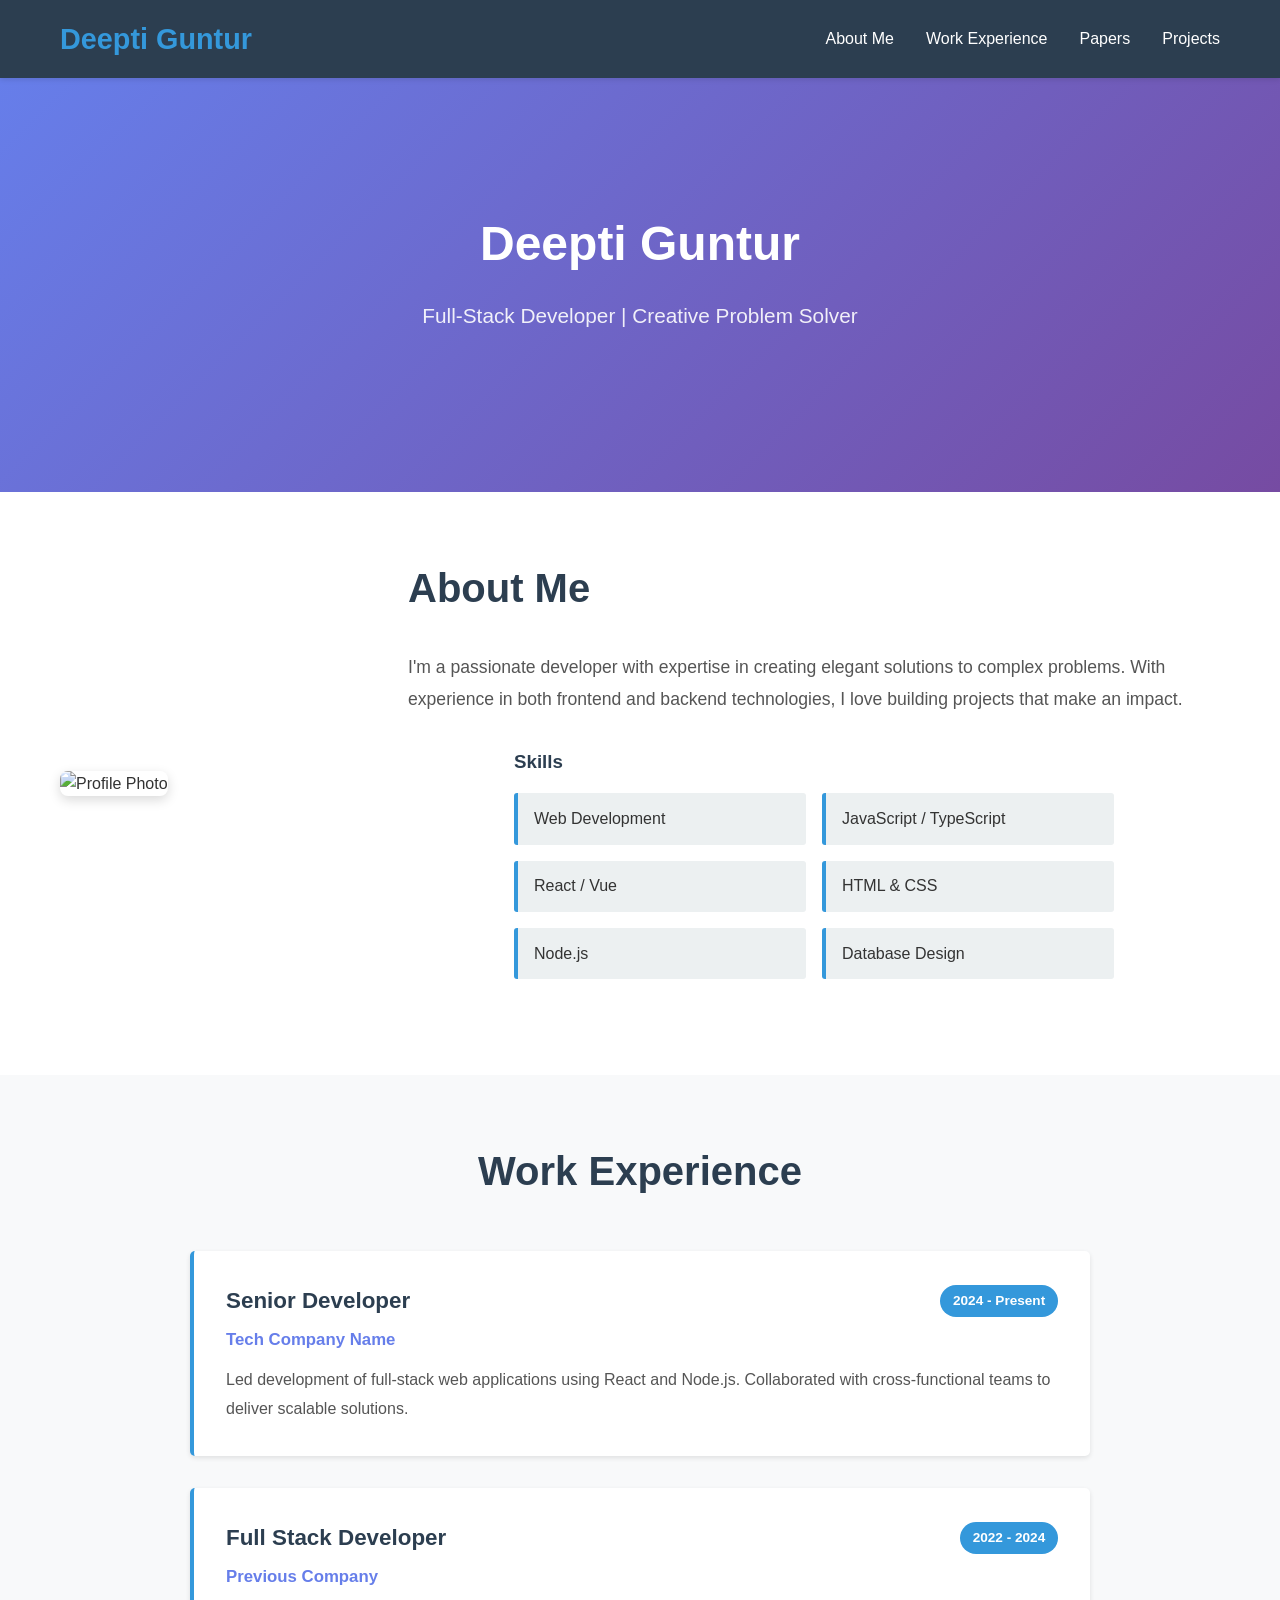
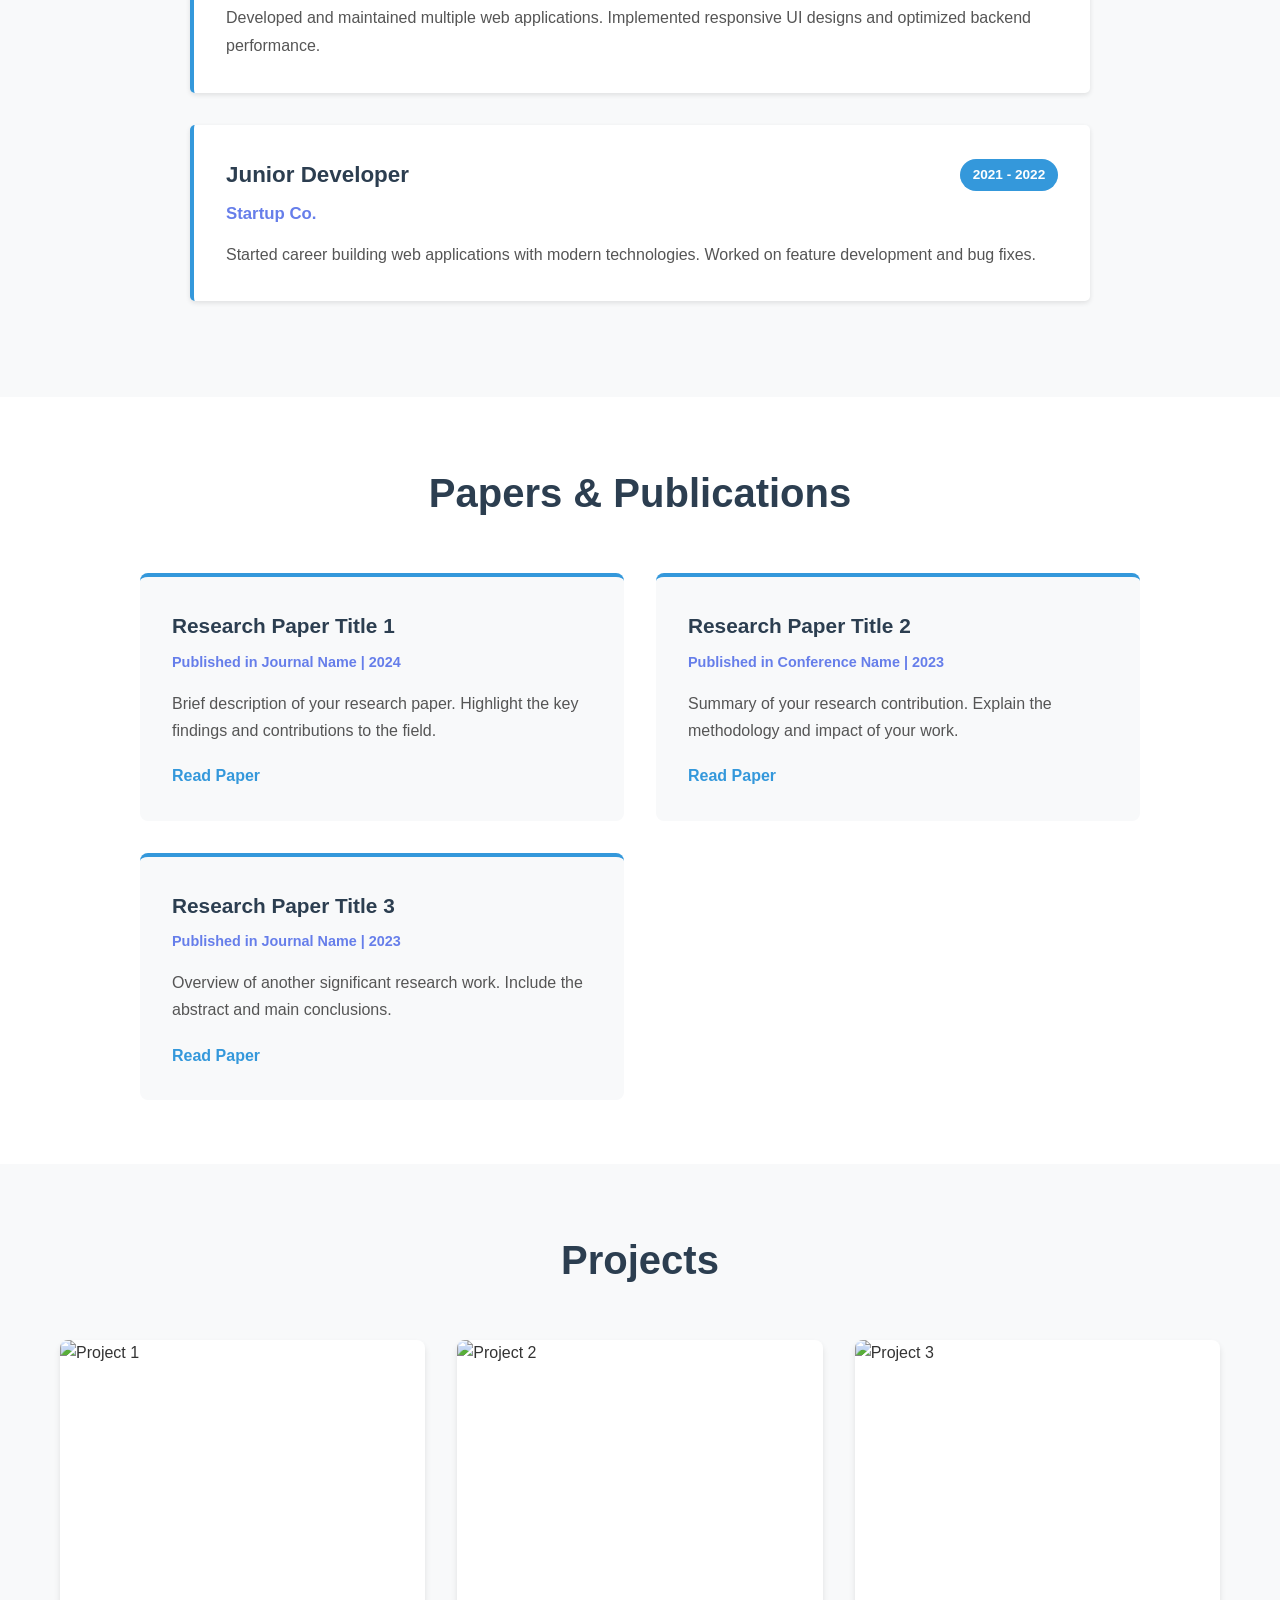
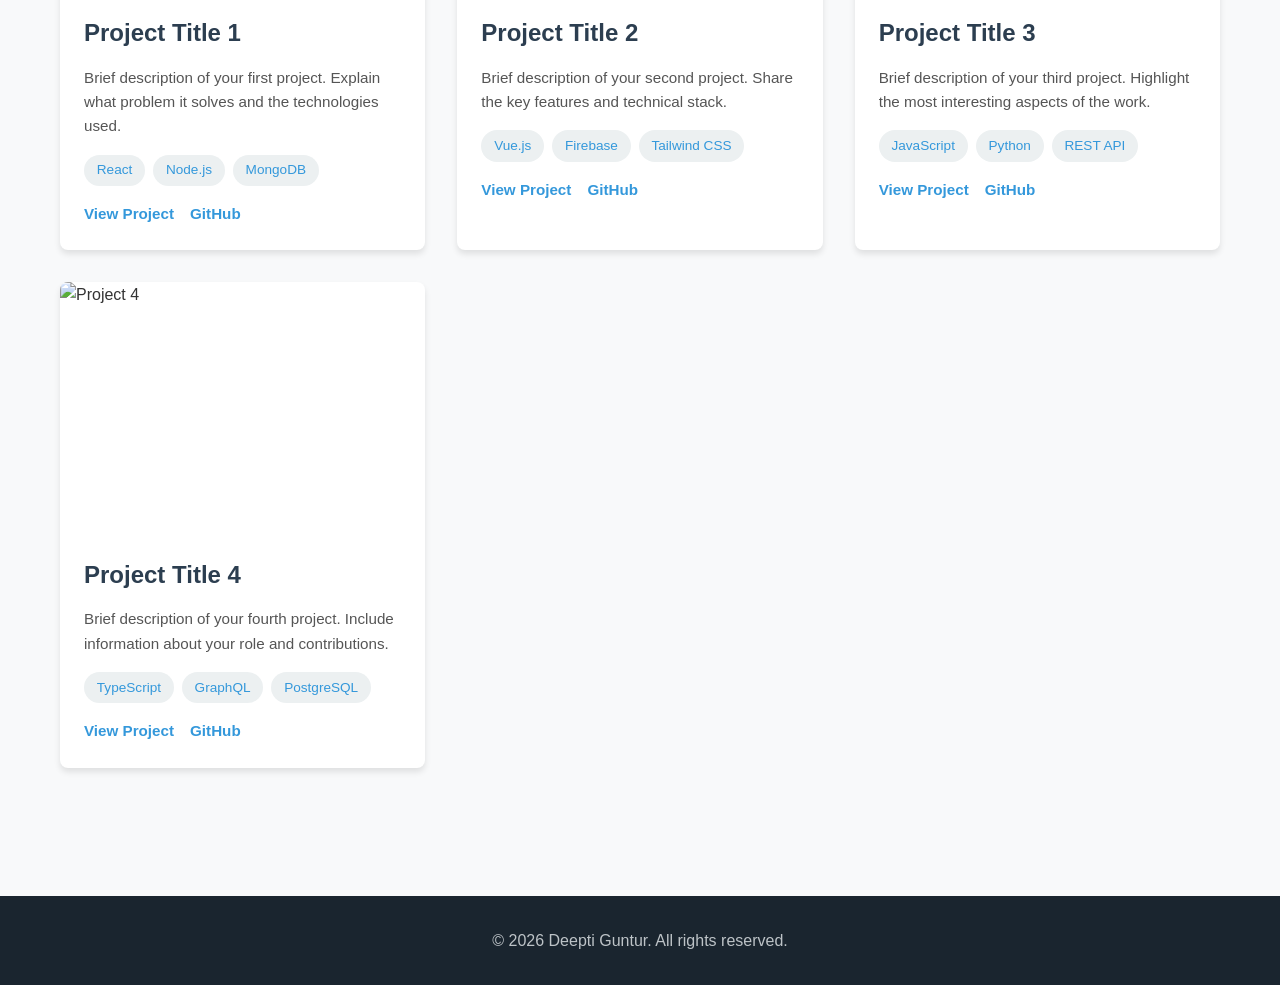
==== index.html @ cc253cae "Initial portfolio page template" ====
<!DOCTYPE html>
<html lang="en">
<head>
    <meta charset="UTF-8">
    <meta name="viewport" content="width=device-width, initial-scale=1.0">
    <title>Deepti Guntur - Developer</title>
    <link rel="stylesheet" href="styles.css">
</head>
<body>
    <nav class="navbar">
        <div class="container">
            <div class="logo">Deepti Guntur</div>
            <ul class="nav-links">
                <li><a href="#about" class="nav-link">About Me</a></li>
                <li><a href="#experience" class="nav-link">Work Experience</a></li>
                <li><a href="#papers" class="nav-link">Papers</a></li>
                <li><a href="#projects" class="nav-link">Projects</a></li>
            </ul>
        </div>
    </nav>

    <section class="hero">
        <div class="container">
            <h1>Deepti Guntur</h1>
            <p>Full-Stack Developer | Creative Problem Solver</p>
        </div>
    </section>

    <section id="about" class="about">
        <div class="container">
            <div class="about-content">
                <div class="about-image">
                    <img src="https://via.placeholder.com/300x300?text=Profile+Photo" alt="Profile Photo">
                </div>
                <div class="about-text">
                    <h2>About Me</h2>
                    <p>I'm a passionate developer with expertise in creating elegant solutions to complex problems. With experience in both frontend and backend technologies, I love building projects that make an impact.</p>
                    <div class="skills">
                <h3>Skills</h3>
                <ul>
                    <li>Web Development</li>
                    <li>JavaScript / TypeScript</li>
                    <li>React / Vue</li>
                    <li>HTML & CSS</li>
                    <li>Node.js</li>
                    <li>Database Design</li>
                </ul>
                    </div>
                </div>
            </div>
        </div>
    </section>

    <section id="experience" class="experience">
        <div class="container">
            <h2>Work Experience</h2>
            <div class="experience-list">
                <div class="experience-item">
                    <div class="experience-header">
                        <h3>Senior Developer</h3>
                        <span class="date">2024 - Present</span>
                    </div>
                    <p class="company">Tech Company Name</p>
                    <p class="description">Led development of full-stack web applications using React and Node.js. Collaborated with cross-functional teams to deliver scalable solutions.</p>
                </div>

                <div class="experience-item">
                    <div class="experience-header">
                        <h3>Full Stack Developer</h3>
                        <span class="date">2022 - 2024</span>
                    </div>
                    <p class="company">Previous Company</p>
                    <p class="description">Developed and maintained multiple web applications. Implemented responsive UI designs and optimized backend performance.</p>
                </div>

                <div class="experience-item">
                    <div class="experience-header">
                        <h3>Junior Developer</h3>
                        <span class="date">2021 - 2022</span>
                    </div>
                    <p class="company">Startup Co.</p>
                    <p class="description">Started career building web applications with modern technologies. Worked on feature development and bug fixes.</p>
                </div>
            </div>
        </div>
    </section>

    <section id="papers" class="papers">
        <div class="container">
            <h2>Papers & Publications</h2>
            <div class="papers-list">
                <div class="paper-item">
                    <h3>Research Paper Title 1</h3>
                    <p class="paper-meta">Published in Journal Name | 2024</p>
                    <p class="description">Brief description of your research paper. Highlight the key findings and contributions to the field.</p>
                    <a href="#" target="_blank" class="paper-link">Read Paper</a>
                </div>

                <div class="paper-item">
                    <h3>Research Paper Title 2</h3>
                    <p class="paper-meta">Published in Conference Name | 2023</p>
                    <p class="description">Summary of your research contribution. Explain the methodology and impact of your work.</p>
                    <a href="#" target="_blank" class="paper-link">Read Paper</a>
                </div>

                <div class="paper-item">
                    <h3>Research Paper Title 3</h3>
                    <p class="paper-meta">Published in Journal Name | 2023</p>
                    <p class="description">Overview of another significant research work. Include the abstract and main conclusions.</p>
                    <a href="#" target="_blank" class="paper-link">Read Paper</a>
                </div>
            </div>
        </div>
    </section>

    <section id="projects" class="projects-section">
        <div class="container">
            <h2>Projects</h2>
            <div class="projects">
                <div class="project-card">
                    <div class="project-image">
                        <img src="https://via.placeholder.com/400x300?text=Project+1" alt="Project 1">
                    </div>
                    <div class="project-content">
                        <h3>Project Title 1</h3>
                        <p>Brief description of your first project. Explain what problem it solves and the technologies used.</p>
                        <div class="project-tags">
                            <span class="tag">React</span>
                            <span class="tag">Node.js</span>
                            <span class="tag">MongoDB</span>
                        </div>
                        <div class="project-links">
                            <a href="#" target="_blank" class="link">View Project</a>
                            <a href="#" target="_blank" class="link">GitHub</a>
                        </div>
                    </div>
                </div>

                <div class="project-card">
                    <div class="project-image">
                        <img src="https://via.placeholder.com/400x300?text=Project+2" alt="Project 2">
                    </div>
                    <div class="project-content">
                        <h3>Project Title 2</h3>
                        <p>Brief description of your second project. Share the key features and technical stack.</p>
                        <div class="project-tags">
                            <span class="tag">Vue.js</span>
                            <span class="tag">Firebase</span>
                            <span class="tag">Tailwind CSS</span>
                        </div>
                        <div class="project-links">
                            <a href="#" target="_blank" class="link">View Project</a>
                            <a href="#" target="_blank" class="link">GitHub</a>
                        </div>
                    </div>
                </div>

                <div class="project-card">
                    <div class="project-image">
                        <img src="https://via.placeholder.com/400x300?text=Project+3" alt="Project 3">
                    </div>
                    <div class="project-content">
                        <h3>Project Title 3</h3>
                        <p>Brief description of your third project. Highlight the most interesting aspects of the work.</p>
                        <div class="project-tags">
                            <span class="tag">JavaScript</span>
                            <span class="tag">Python</span>
                            <span class="tag">REST API</span>
                        </div>
                        <div class="project-links">
                            <a href="#" target="_blank" class="link">View Project</a>
                            <a href="#" target="_blank" class="link">GitHub</a>
                        </div>
                    </div>
                </div>

                <div class="project-card">
                    <div class="project-image">
                        <img src="https://via.placeholder.com/400x300?text=Project+4" alt="Project 4">
                    </div>
                    <div class="project-content">
                        <h3>Project Title 4</h3>
                        <p>Brief description of your fourth project. Include information about your role and contributions.</p>
                        <div class="project-tags">
                            <span class="tag">TypeScript</span>
                            <span class="tag">GraphQL</span>
                            <span class="tag">PostgreSQL</span>
                        </div>
                        <div class="project-links">
                            <a href="#" target="_blank" class="link">View Project</a>
                            <a href="#" target="_blank" class="link">GitHub</a>
                        </div>
                    </div>
                </div>
            </div>
        </div>
    </section>

    <footer>
        <p>&copy; 2026 Deepti Guntur. All rights reserved.</p>
    </footer>
</body>
</html>
---- styles.css ----
/* General Styles */
* {
    margin: 0;
    padding: 0;
    box-sizing: border-box;
}

body {
    font-family: 'Segoe UI', Tahoma, Geneva, Verdana, sans-serif;
    line-height: 1.6;
    color: #333;
    background-color: #f8f9fa;
}

.container {
    max-width: 1200px;
    margin: 0 auto;
    padding: 0 20px;
}

/* Navigation */
.navbar {
    background-color: #2c3e50;
    color: white;
    padding: 1rem 0;
    position: sticky;
    top: 0;
    z-index: 100;
    box-shadow: 0 2px 5px rgba(0, 0, 0, 0.1);
}

.navbar .container {
    display: flex;
    justify-content: space-between;
    align-items: center;
}

.logo {
    font-size: 1.8rem;
    font-weight: bold;
    color: #3498db;
}

.nav-links {
    display: flex;
    list-style: none;
    gap: 2rem;
}

.nav-links a {
    color: white;
    text-decoration: none;
    transition: color 0.3s ease;
    font-weight: 500;
}

.nav-links a:hover {
    color: #3498db;
}

/* Hero Section */
.hero {
    background: linear-gradient(135deg, #667eea 0%, #764ba2 100%);
    color: white;
    padding: 8rem 0;
    text-align: center;
}

.hero h1 {
    font-size: 3rem;
    margin-bottom: 1rem;
}

.hero p {
    font-size: 1.3rem;
    margin-bottom: 2rem;
    opacity: 0.9;
}

.btn {
    display: inline-block;
    padding: 0.8rem 2rem;
    border-radius: 5px;
    text-decoration: none;
    font-weight: 600;
    transition: all 0.3s ease;
    border: none;
    cursor: pointer;
    font-size: 1rem;
}

.btn-primary {
    background-color: #3498db;
    color: white;
}

.btn-primary:hover {
    background-color: #2980b9;
    transform: translateY(-2px);
    box-shadow: 0 5px 15px rgba(0, 0, 0, 0.2);
}

/* About Section */
.about {
    padding: 4rem 0;
    background-color: white;
    scroll-margin-top: 80px;
}

.about-content {
    display: flex;
    align-items: center;
    gap: 3rem;
}

.about-image {
    flex: 0 0 300px;
}

.about-image img {
    width: 100%;
    height: auto;
    border-radius: 8px;
    box-shadow: 0 4px 12px rgba(0, 0, 0, 0.15);
}

.about-text {
    flex: 1;
}

.about h2 {
    font-size: 2.5rem;
    margin-bottom: 2rem;
    color: #2c3e50;
}

.about p {
    font-size: 1.1rem;
    margin-bottom: 2rem;
    color: #555;
    line-height: 1.8;
}

.skills {
    max-width: 600px;
    margin: 2rem auto;
}

.skills h3 {
    margin-bottom: 1rem;
    color: #2c3e50;
}

.skills ul {
    list-style: none;
    display: grid;
    grid-template-columns: repeat(auto-fit, minmax(200px, 1fr));
    gap: 1rem;
}

.skills li {
    padding: 0.8rem 1rem;
    background-color: #ecf0f1;
    border-left: 4px solid #3498db;
    border-radius: 3px;
}

/* Experience Section */
.experience {
    padding: 4rem 0;
    background-color: #f8f9fa;
    scroll-margin-top: 80px;
}

.experience h2 {
    font-size: 2.5rem;
    margin-bottom: 3rem;
    text-align: center;
    color: #2c3e50;
}

.experience-list {
    max-width: 900px;
    margin: 0 auto;
}

.experience-item {
    background-color: white;
    padding: 2rem;
    margin-bottom: 2rem;
    border-left: 4px solid #3498db;
    border-radius: 5px;
    box-shadow: 0 2px 5px rgba(0, 0, 0, 0.1);
    transition: all 0.3s ease;
}

.experience-item:hover {
    transform: translateX(5px);
    box-shadow: 0 4px 12px rgba(0, 0, 0, 0.15);
}

.experience-header {
    display: flex;
    justify-content: space-between;
    align-items: center;
    margin-bottom: 0.5rem;
}

.experience-item h3 {
    font-size: 1.4rem;
    color: #2c3e50;
    margin: 0;
}

.date {
    background-color: #3498db;
    color: white;
    padding: 0.3rem 0.8rem;
    border-radius: 20px;
    font-size: 0.85rem;
    font-weight: 600;
}

.company {
    color: #667eea;
    font-weight: 600;
    font-size: 1.05rem;
    margin-bottom: 0.8rem;
}

.experience-item .description {
    color: #555;
    line-height: 1.8;
}

/* Papers Section */
.papers {
    padding: 4rem 0;
    background-color: white;
    scroll-margin-top: 80px;
}

.papers h2 {
    font-size: 2.5rem;
    margin-bottom: 3rem;
    text-align: center;
    color: #2c3e50;
}

.papers-list {
    display: grid;
    grid-template-columns: repeat(auto-fit, minmax(350px, 1fr));
    gap: 2rem;
    max-width: 1000px;
    margin: 0 auto;
}

.paper-item {
    background-color: #f8f9fa;
    padding: 2rem;
    border-radius: 8px;
    border-top: 4px solid #3498db;
    transition: all 0.3s ease;
}

.paper-item:hover {
    transform: translateY(-5px);
    box-shadow: 0 8px 15px rgba(0, 0, 0, 0.1);
}

.paper-item h3 {
    font-size: 1.3rem;
    color: #2c3e50;
    margin-bottom: 0.5rem;
}

.paper-meta {
    color: #667eea;
    font-size: 0.9rem;
    font-weight: 600;
    margin-bottom: 1rem;
}

.paper-item .description {
    color: #555;
    margin-bottom: 1.2rem;
    line-height: 1.7;
}

.paper-link {
    display: inline-block;
    color: #3498db;
    text-decoration: none;
    font-weight: 600;
    transition: all 0.3s ease;
}

.paper-link:hover {
    color: #2980b9;
    text-decoration: underline;
}

/* Projects Section */
.projects-section {
    padding: 4rem 0;
    background-color: #f8f9fa;
    scroll-margin-top: 80px;
}

.projects-section h2 {
    font-size: 2.5rem;
    margin-bottom: 3rem;
    text-align: center;
    color: #2c3e50;
}

.projects {
    display: grid;
    grid-template-columns: repeat(auto-fit, minmax(350px, 1fr));
    gap: 2rem;
}

.project-card {
    background-color: white;
    border-radius: 8px;
    overflow: hidden;
    box-shadow: 0 4px 6px rgba(0, 0, 0, 0.1);
    transition: transform 0.3s ease, box-shadow 0.3s ease;
}

.project-card:hover {
    transform: translateY(-5px);
    box-shadow: 0 8px 15px rgba(0, 0, 0, 0.15);
}

.project-image {
    width: 100%;
    height: 250px;
    overflow: hidden;
}

.project-image img {
    width: 100%;
    height: 100%;
    object-fit: cover;
    transition: transform 0.3s ease;
}

.project-card:hover .project-image img {
    transform: scale(1.05);
}

.project-content {
    padding: 1.5rem;
}

.project-content h3 {
    font-size: 1.5rem;
    margin-bottom: 0.8rem;
    color: #2c3e50;
}

.project-content p {
    color: #555;
    margin-bottom: 1rem;
    font-size: 0.95rem;
}

.project-tags {
    display: flex;
    flex-wrap: wrap;
    gap: 0.5rem;
    margin-bottom: 1rem;
}

.tag {
    display: inline-block;
    background-color: #ecf0f1;
    color: #3498db;
    padding: 0.3rem 0.8rem;
    border-radius: 20px;
    font-size: 0.85rem;
    font-weight: 500;
}

.project-links {
    display: flex;
    gap: 1rem;
}

.link {
    display: inline-block;
    color: #3498db;
    text-decoration: none;
    font-weight: 600;
    transition: color 0.3s ease;
    font-size: 0.95rem;
}

.link:hover {
    color: #2980b9;
    text-decoration: underline;
}

/* Footer */
footer {
    background-color: #1a252f;
    color: #bdc3c7;
    text-align: center;
    padding: 2rem 0;
    margin-top: 4rem;
}

/* Responsive Design */
@media (max-width: 768px) {
    .nav-links {
        gap: 1rem;
        font-size: 0.9rem;
    }

    .hero h1 {
        font-size: 2rem;
    }

    .hero p {
        font-size: 1rem;
    }

    .about h2,
    .experience h2,
    .papers h2,
    .projects-section h2 {
        font-size: 2rem;
    }

    .about-content {
        flex-direction: column;
        gap: 2rem;
    }

    .about-image {
        flex: 1;
        max-width: 100%;
    }

    .projects {
        grid-template-columns: 1fr;
    }

    .experience-header {
        flex-direction: column;
        align-items: flex-start;
    }

    .date {
        margin-top: 0.5rem;
    }

    .papers-list {
        grid-template-columns: 1fr;
    }
}
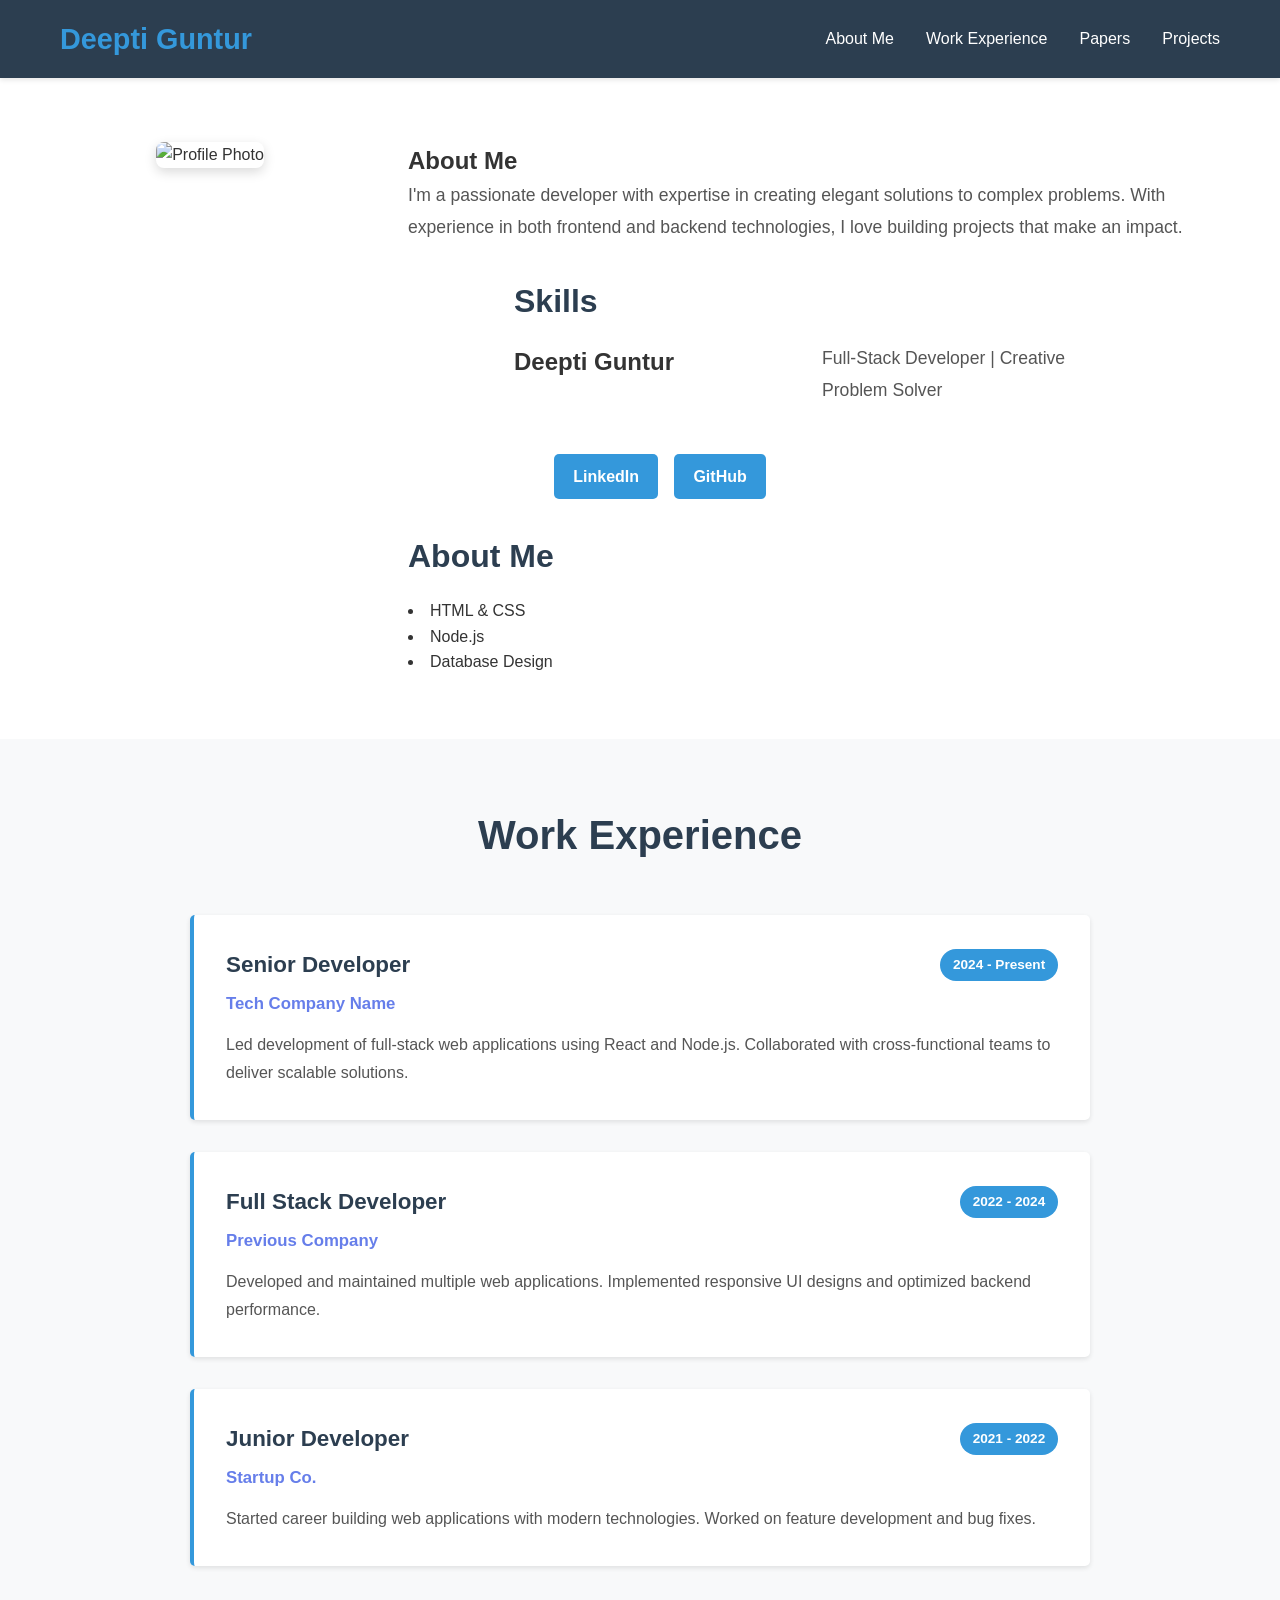
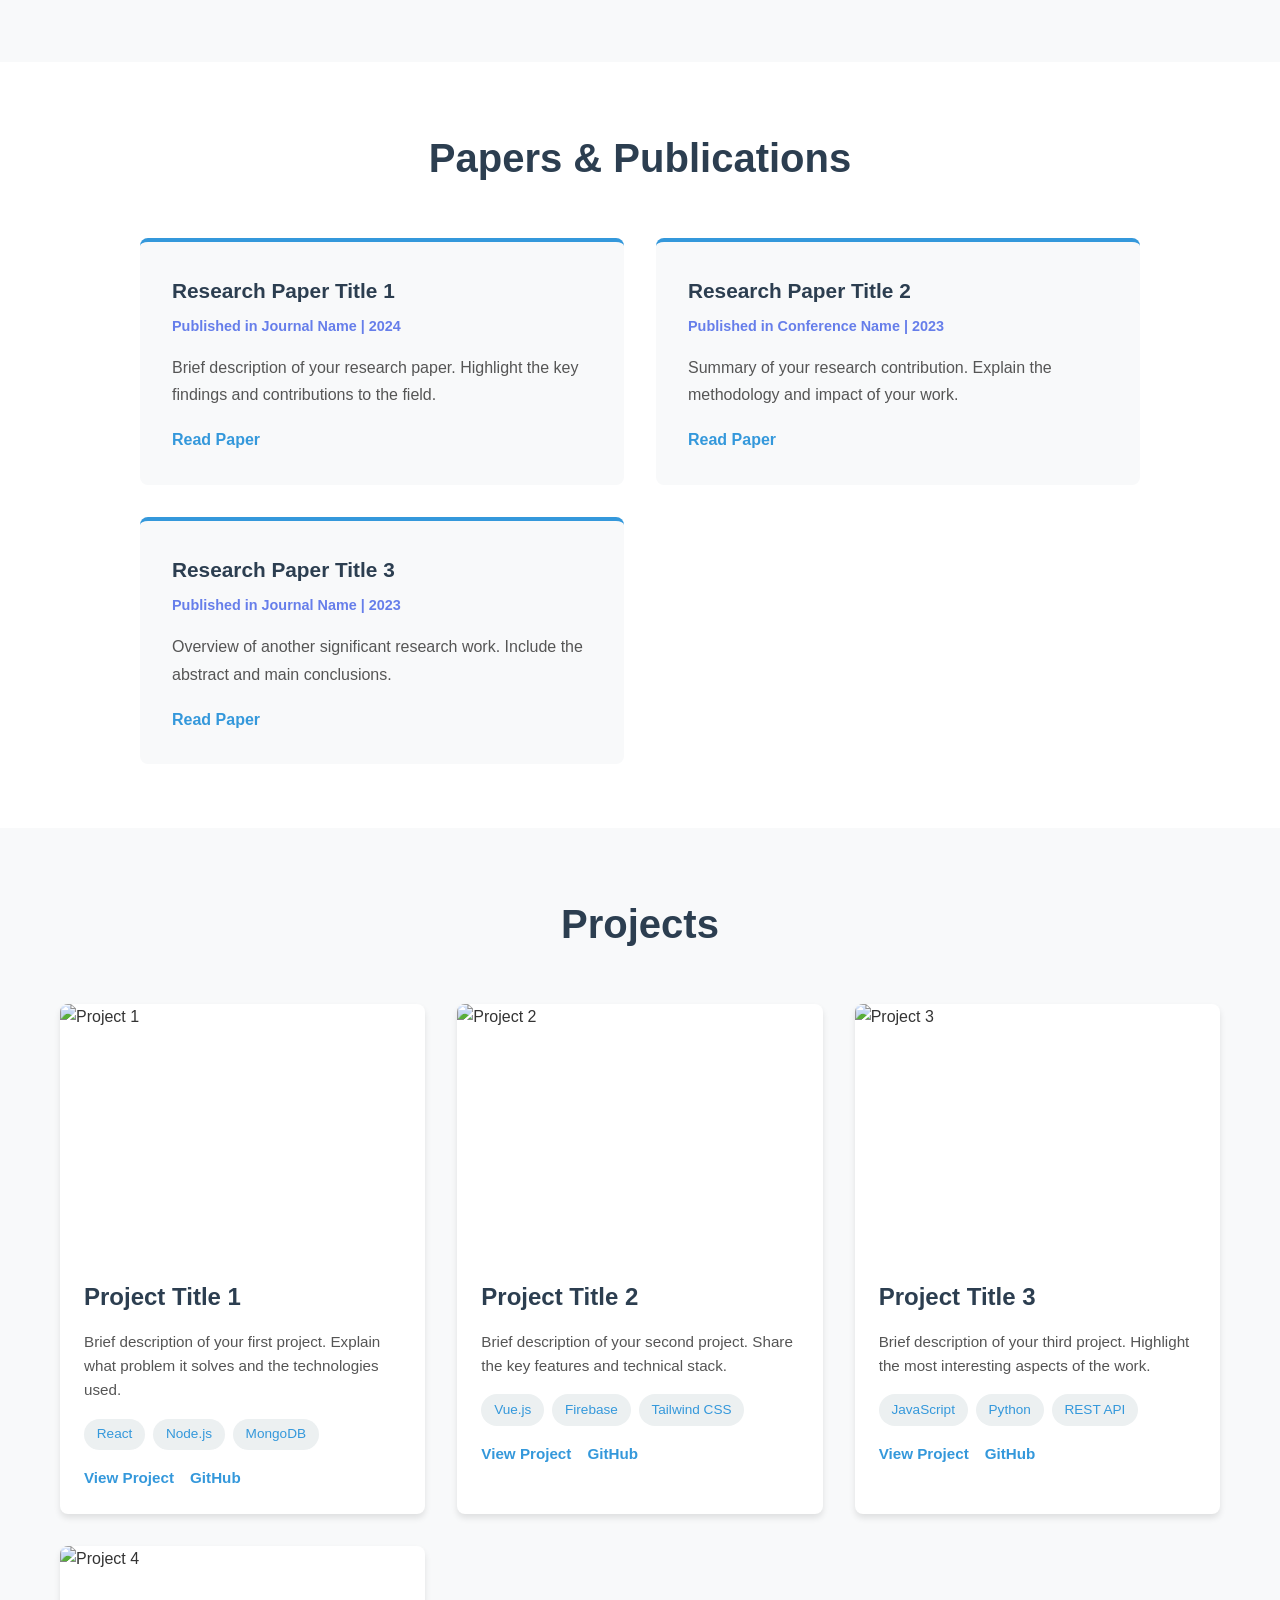
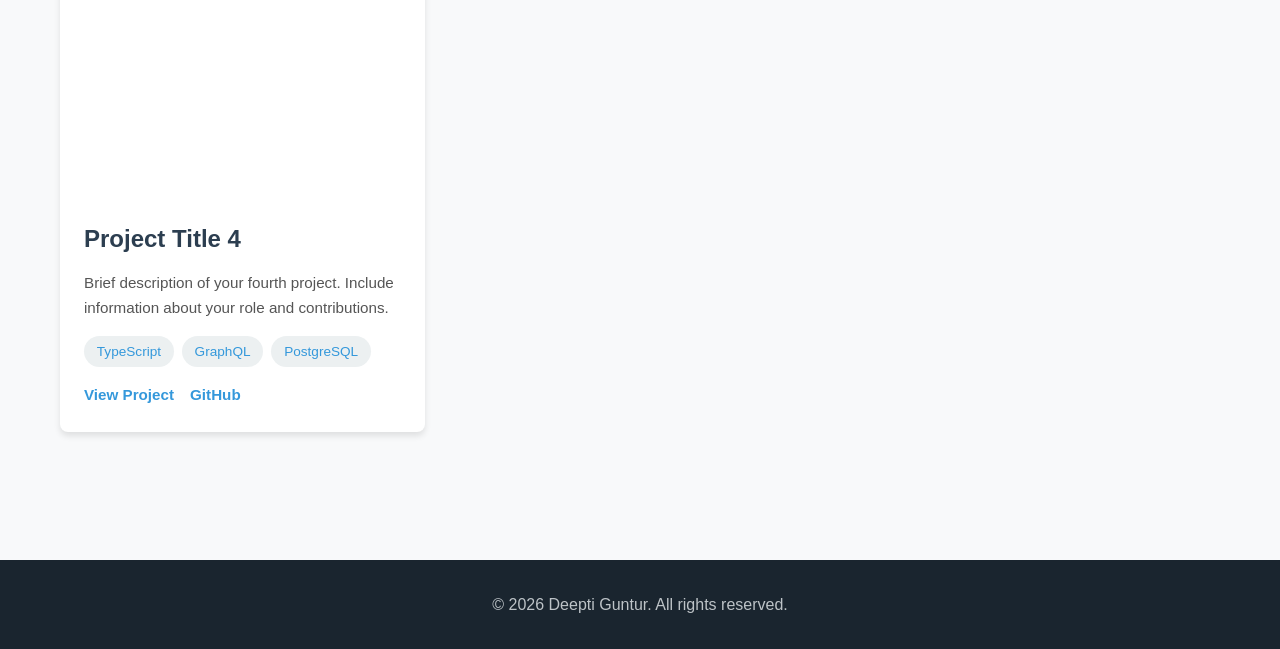
==== commit 4b6a9f5a: "Portfolio initial edit" ====
--- a/index.html
+++ b/index.html
@@ -38,9 +38,15 @@
                     <div class="skills">
                 <h3>Skills</h3>
                 <ul>
-                    <li>Web Development</li>
-                    <li>JavaScript / TypeScript</li>
-                    <li>React / Vue</li>
+                    <h2>Deepti Guntur</h2>
+                    <p class="tagline">Full-Stack Developer | Creative Problem Solver</p>
+                    <div class="social-links-about">
+                        <a href="https://linkedin.com" target="_blank">LinkedIn</a>
+                        <a href="https://github.com" target="_blank">GitHub</a>
+                    </div>
+                </div>
+                <div class="about-text">
+                    <h3>About Me</h3/li>
                     <li>HTML & CSS</li>
                     <li>Node.js</li>
                     <li>Database Design</li>
--- a/styles.css
+++ b/styles.css
@@ -64,6 +64,7 @@
     color: white;
     padding: 8rem 0;
     text-align: center;
+    display: none;
 }
 
 .hero h1 {
@@ -109,12 +110,13 @@
 
 .about-content {
     display: flex;
-    align-items: center;
+    align-items: flex-start;
     gap: 3rem;
 }
 
 .about-image {
     flex: 0 0 300px;
+    text-align: center;
 }
 
 .about-image img {
@@ -122,15 +124,52 @@
     height: auto;
     border-radius: 8px;
     box-shadow: 0 4px 12px rgba(0, 0, 0, 0.15);
+    margin-bottom: 1rem;
+}
+
+.about-image h2 {
+    font-size: 2rem;
+    color: #2c3e50;
+    margin-bottom: 0.5rem;
+}
+
+.about-image .tagline {
+    color: #667eea;
+    font-weight: 600;
+    margin-bottom: 1.5rem;
+    font-size: 1rem;
+}
+
+.social-links-about {
+    display: flex;
+    gap: 1rem;
+    justify-content: center;
+}
+
+.social-links-about a {
+    display: inline-block;
+    padding: 0.6rem 1.2rem;
+    background-color: #3498db;
+    color: white;
+    text-decoration: none;
+    border-radius: 5px;
+    font-weight: 600;
+    transition: all 0.3s ease;
+}
+
+.social-links-about a:hover {
+    background-color: #2980b9;
+    transform: translateY(-2px);
+    box-shadow: 0 4px 8px rgba(0, 0, 0, 0.2);
 }
 
 .about-text {
     flex: 1;
 }
 
-.about h2 {
-    font-size: 2.5rem;
-    margin-bottom: 2rem;
+.about-text h3 {
+    font-size: 2rem;
+    margin-bottom: 1rem;
     color: #2c3e50;
 }
 
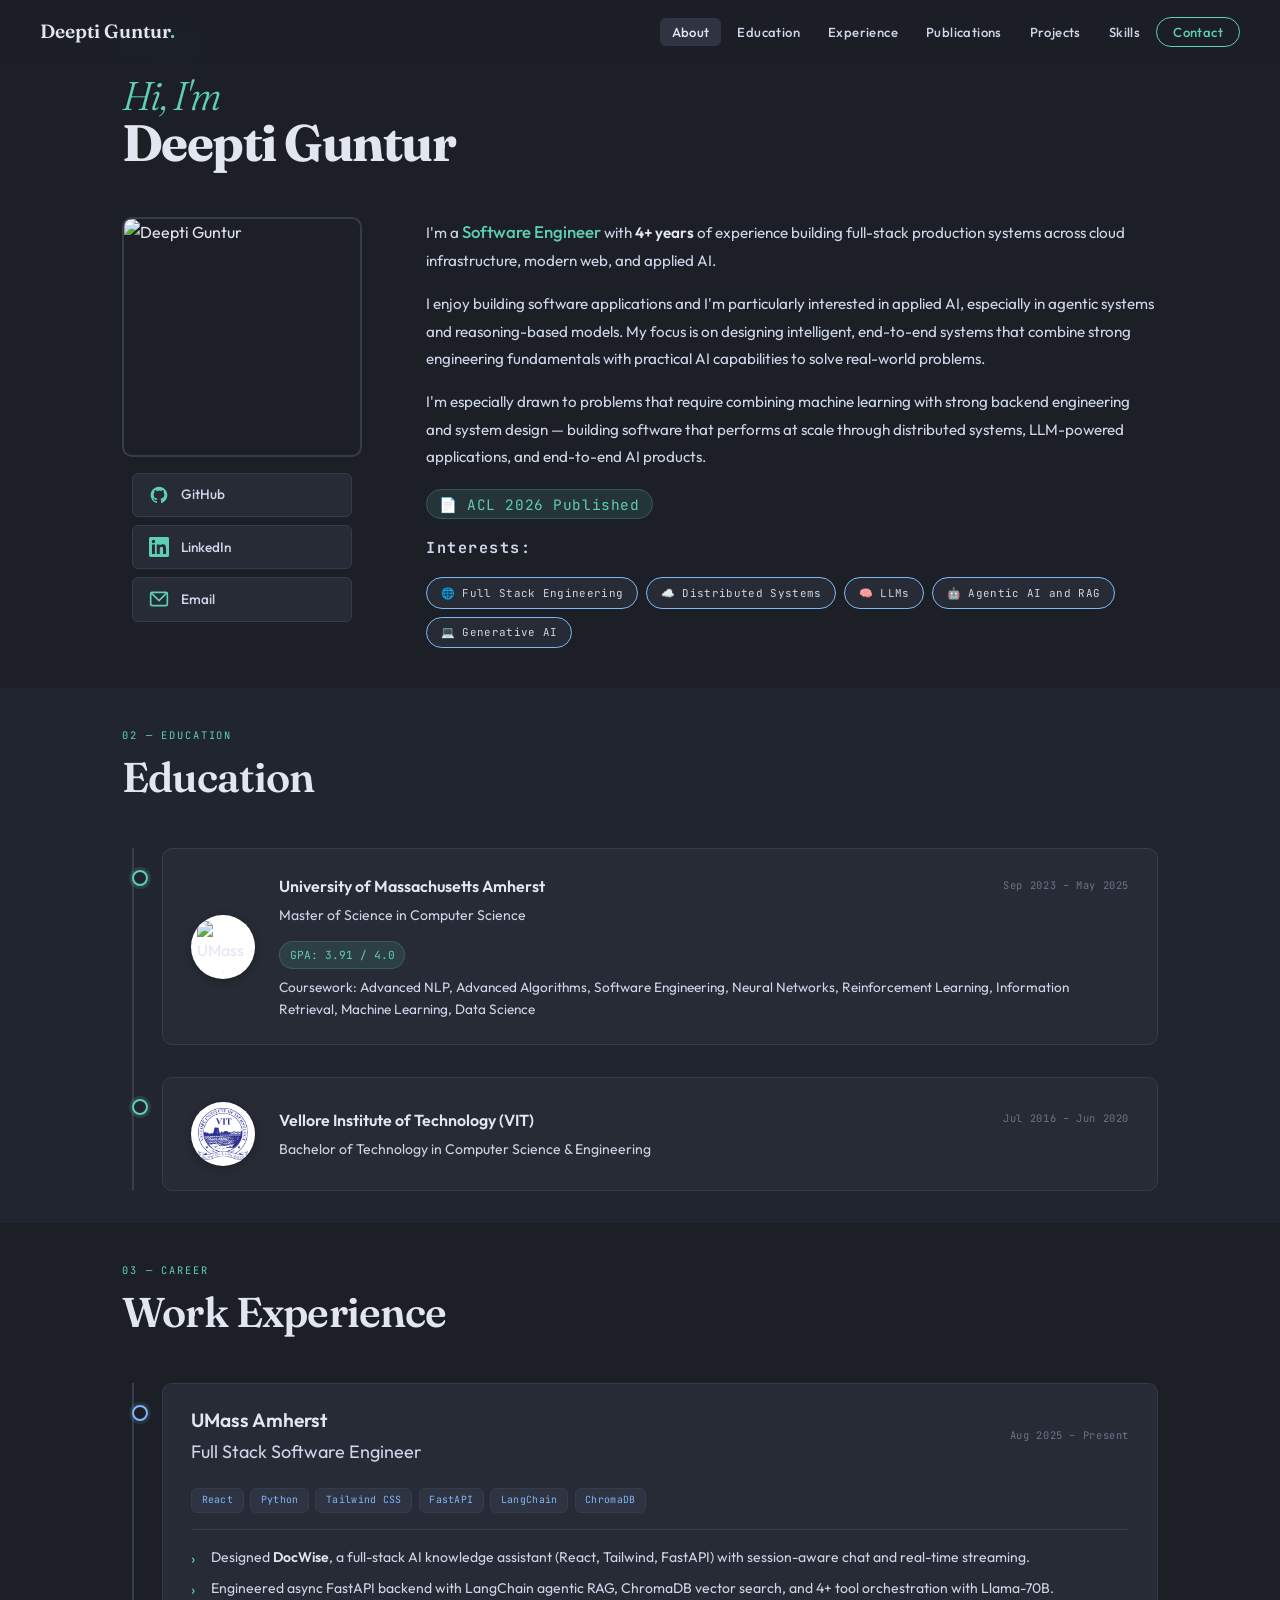
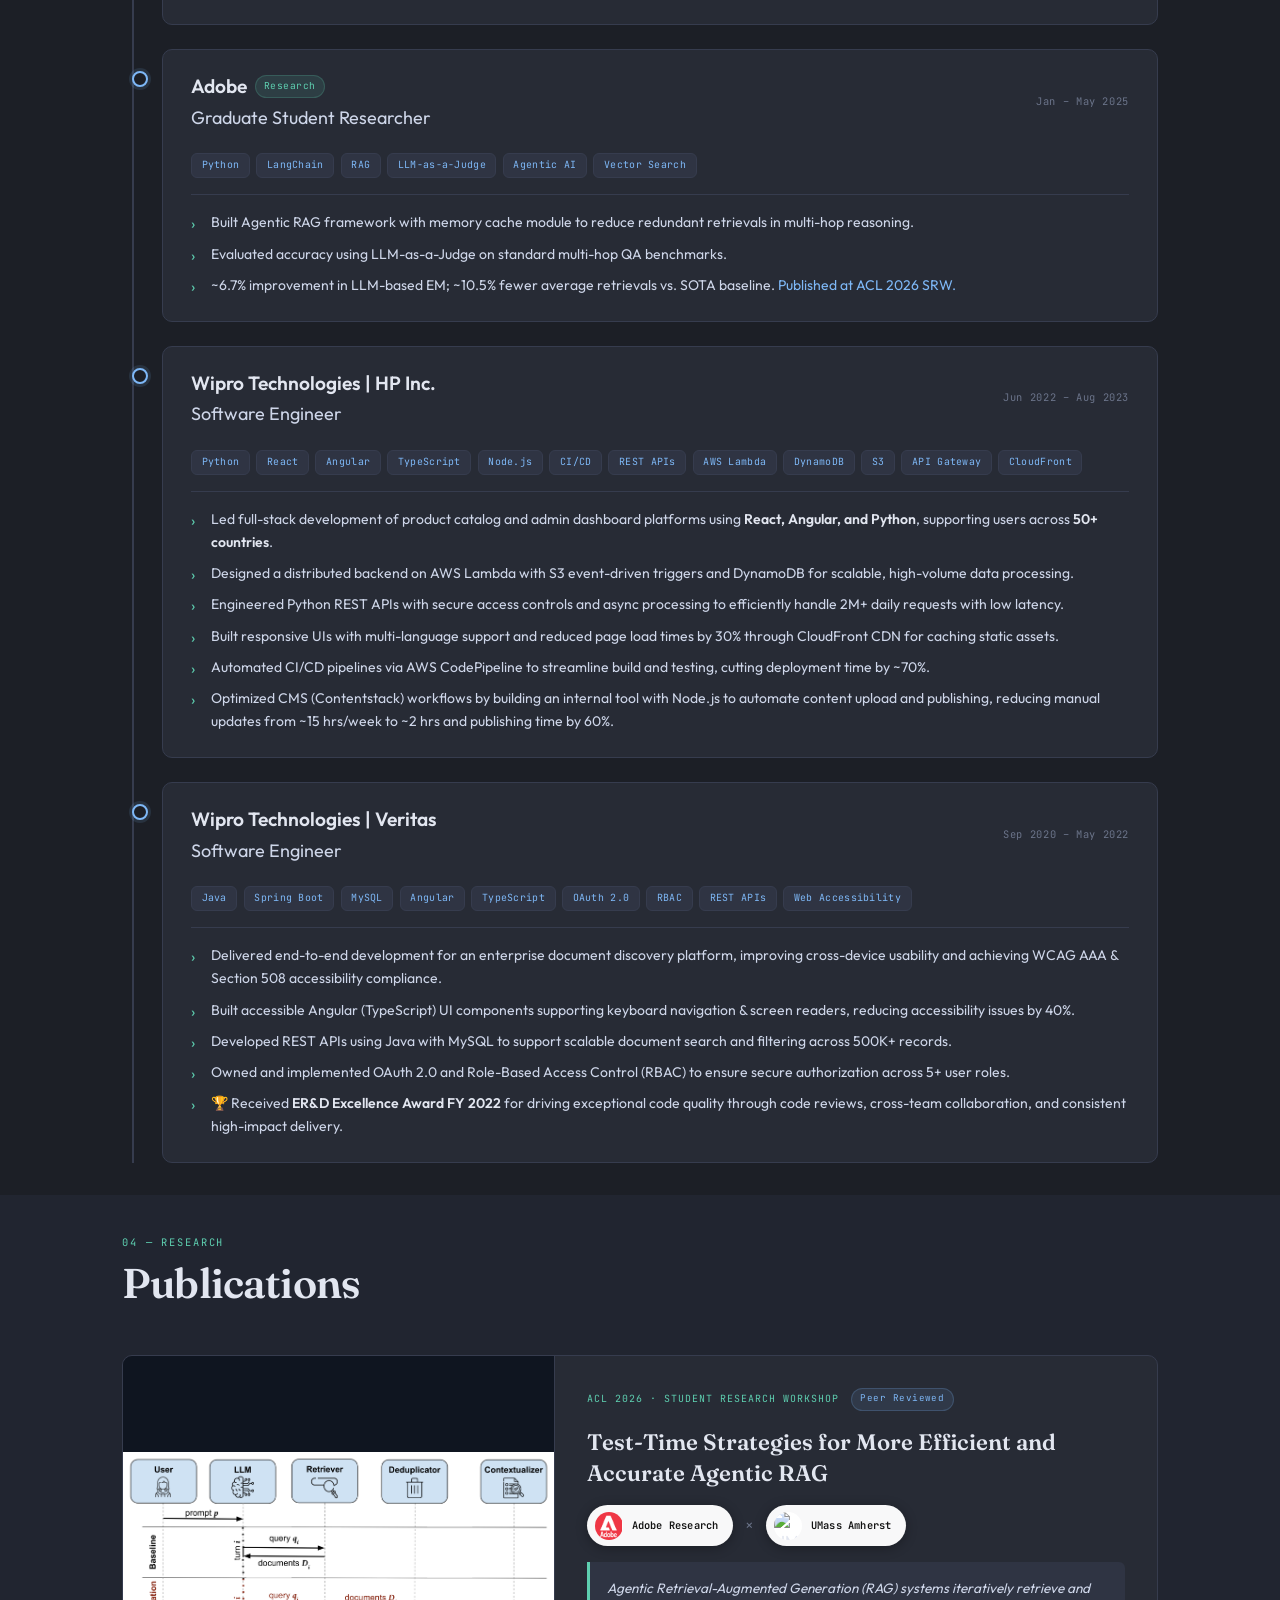
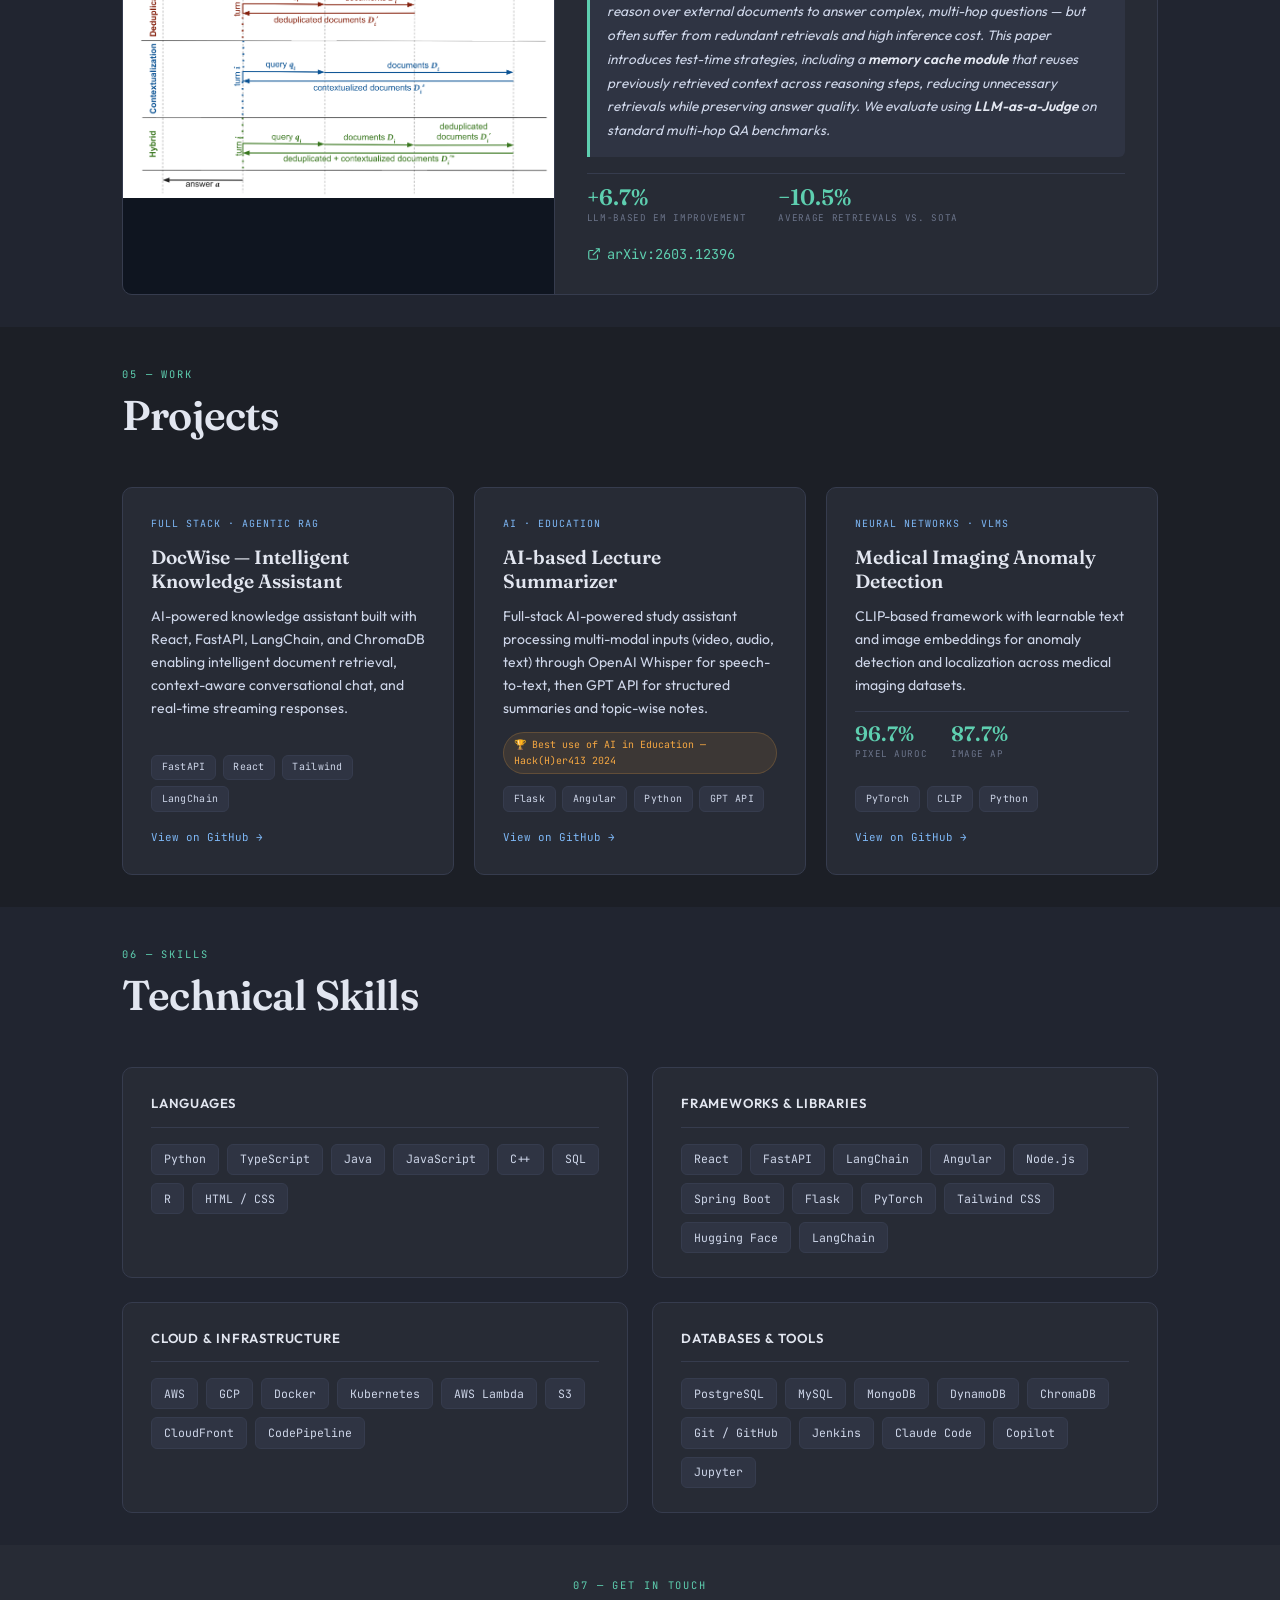
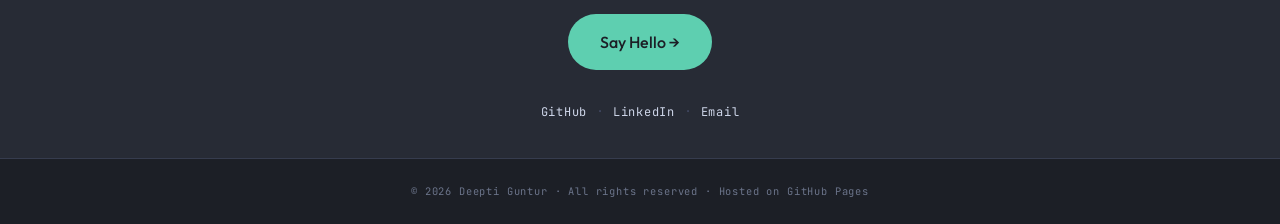
==== commit fe952330: "Portfolio UI changes" ====
--- a/index.html
+++ b/index.html
@@ -1,209 +1,589 @@
 <!DOCTYPE html>
 <html lang="en">
+
 <head>
-    <meta charset="UTF-8">
-    <meta name="viewport" content="width=device-width, initial-scale=1.0">
-    <title>Deepti Guntur - Developer</title>
-    <link rel="stylesheet" href="styles.css">
+  <meta charset="UTF-8" />
+  <meta name="viewport" content="width=device-width, initial-scale=1.0" />
+  <title>Portfolio — Software & AI Engineer</title>
+  <link rel="preconnect" href="https://fonts.googleapis.com" />
+  <link
+    href="https://fonts.googleapis.com/css2?family=Fraunces:ital,wght@0,300;0,600;0,700;1,300;1,600&family=Outfit:wght@300;400;500;600&family=JetBrains+Mono:wght@300;400&display=swap"
+    rel="stylesheet" />
+  <link rel="stylesheet" href="styles.css" />
 </head>
+
 <body>
-    <nav class="navbar">
-        <div class="container">
-            <div class="logo">Deepti Guntur</div>
-            <ul class="nav-links">
-                <li><a href="#about" class="nav-link">About Me</a></li>
-                <li><a href="#experience" class="nav-link">Work Experience</a></li>
-                <li><a href="#papers" class="nav-link">Papers</a></li>
-                <li><a href="#projects" class="nav-link">Projects</a></li>
-            </ul>
-        </div>
+
+  <!-- NAV -->
+  <header>
+    <nav class="navbar" id="navbar">
+      <a href="#about" class="nav-brand">Deepti Guntur<span>.</span></a>
+      <button class="nav-toggle" id="navToggle" aria-label="Toggle menu">
+        <span></span><span></span><span></span>
+      </button>
+      <ul class="nav-links" id="navLinks">
+        <li><a href="#about">About</a></li>
+        <li><a href="#education">Education</a></li>
+        <li><a href="#experience">Experience</a></li>
+        <li><a href="#publications">Publications</a></li>
+        <li><a href="#projects">Projects</a></li>
+        <li><a href="#skills">Skills</a></li>
+        <li><a href="#contact" class="nav-cta">Contact</a></li>
+      </ul>
     </nav>
-
-    <section class="hero">
-        <div class="container">
-            <h1>Deepti Guntur</h1>
-            <p>Full-Stack Developer | Creative Problem Solver</p>
-        </div>
-    </section>
-
-    <section id="about" class="about">
-        <div class="container">
-            <div class="about-content">
-                <div class="about-image">
-                    <img src="https://via.placeholder.com/300x300?text=Profile+Photo" alt="Profile Photo">
+  </header>
+
+  <!-- ABOUT -->
+  <section class="section" id="about">
+    <div class="container">
+      <div class="section-header">
+        <span class="section-tag">01 — About</span>
+        <h1 class="hero-name"><em>Hi, I'm</em><br>Deepti Guntur</h1>
+      </div>
+      <div class="about-grid">
+        <!-- LEFT: photo + links -->
+        <div class="about-photo-wrap">
+          <img src="https://drive.google.com/thumbnail?id=1lWb0ssIpKPZjclcE7pUaH-ms8_iuloOe&sz=w1000" alt="Deepti Guntur" class="about-photo" />
+          <div class="about-links">
+            <a href="https://github.com/deeptiguntur" target="_blank" class="icon-link">
+              <svg viewBox="0 0 24 24" fill="currentColor" width="18" height="18">
+                <path
+                  d="M12 2C6.477 2 2 6.477 2 12c0 4.42 2.865 8.17 6.839 9.49.5.092.682-.217.682-.482 0-.237-.008-.866-.013-1.7-2.782.604-3.369-1.34-3.369-1.34-.454-1.156-1.11-1.462-1.11-1.462-.908-.62.069-.608.069-.608 1.003.07 1.531 1.03 1.531 1.03.892 1.529 2.341 1.087 2.91.832.092-.647.35-1.088.636-1.338-2.22-.253-4.555-1.11-4.555-4.943 0-1.091.39-1.984 1.029-2.683-.103-.253-.446-1.27.098-2.647 0 0 .84-.269 2.75 1.025A9.578 9.578 0 0112 6.836c.85.004 1.705.115 2.504.337 1.909-1.294 2.747-1.025 2.747-1.025.546 1.377.202 2.394.1 2.647.64.699 1.028 1.592 1.028 2.683 0 3.842-2.339 4.687-4.566 4.935.359.309.678.919.678 1.852 0 1.336-.012 2.415-.012 2.741 0 .267.18.578.688.48C19.138 20.167 22 16.418 22 12c0-5.523-4.477-10-10-10z" />
+              </svg>
+              <span class="link-label">GitHub</span>
+            </a>
+
+            <a href="https://linkedin.com/in/deeptiguntur" target="_blank" class="icon-link">
+              <svg viewBox="0 0 24 24" fill="currentColor" width="18" height="18">
+                <path
+                  d="M20.447 20.452h-3.554v-5.569c0-1.328-.027-3.037-1.852-3.037-1.853 0-2.136 1.445-2.136 2.939v5.667H9.351V9h3.414v1.561h.046c.477-.9 1.637-1.85 3.37-1.85 3.601 0 4.267 2.37 4.267 5.455v6.286zM5.337 7.433a2.062 2.062 0 01-2.063-2.065 2.064 2.064 0 112.063 2.065zm1.782 13.019H3.555V9h3.564v11.452zM22.225 0H1.771C.792 0 0 .774 0 1.729v20.542C0 23.227.792 24 1.771 24h20.451C23.2 24 24 23.227 24 22.271V1.729C24 .774 23.2 0 22.222 0h.003z" />
+              </svg>
+              <span class="link-label">LinkedIn</span>
+            </a>
+
+            <a href="mailto:deepti.guntur25@gmail.com" class="icon-link">
+              <svg viewBox="0 0 24 24" fill="none" stroke="currentColor" stroke-width="2" width="18" height="18">
+                <rect x="2" y="4" width="20" height="16" rx="2" />
+                <polyline points="2,4 12,14 22,4" />
+              </svg>
+              <span class="link-label">Email</span>
+            </a>
+          </div>
+        </div>
+
+        <!-- RIGHT: bio -->
+        <div class="about-text">
+          <p>I'm a <span class="text-highlight">Software Engineer</span> with <strong>4+ years</strong> of experience
+            building full-stack production systems across cloud infrastructure, modern web, and applied AI.</p>
+          <p>I enjoy building software applications and I'm particularly interested in applied AI, especially in agentic
+            systems and reasoning-based models. My focus is on designing intelligent, end-to-end systems that combine
+            strong engineering fundamentals with practical AI capabilities to solve real-world problems.</p>
+          <p>I'm especially drawn to problems that require combining machine learning with strong backend engineering
+            and system design — building software that performs at scale through distributed systems, LLM-powered
+            applications, and end-to-end AI products.</p>
+
+
+          <div class="about-badges">
+            <!-- <span class="badge badge-amber">⭐ ER&amp;D Excellence Award</span> -->
+            <a href="#publications"><span class="badge badge-green">📄 ACL 2026 Published</span></a>
+            <!-- <span class="badge badge-green">🏆 Hackathon Winner</span> -->
+            <!-- <span class="badge badge-blue">🔬 Adobe Research</span> -->
+            <!-- <span class="badge badge-green">🎓 GPA 3.91 / 4.0</span> -->
+          </div>
+
+
+          <!-- Interest chips -->
+          <div>
+            <p class="interest-head">Interests:</p>
+            <div class="interest-chips">
+              <span class="interest-chip">🌐 Full Stack Engineering</span>
+              <span class="interest-chip">☁️ Distributed Systems</span>
+              <span class="interest-chip">🧠 LLMs</span>
+              <span class="interest-chip">🤖 Agentic AI and RAG</span>
+              <span class="interest-chip">💻 Generative AI</span>
+            </div>
+          </div>
+        </div>
+
+      </div>
+    </div>
+  </section>
+
+  <!-- EDUCATION -->
+  <section class="section section-alt" id="education">
+    <div class="container">
+      <div class="section-header">
+        <span class="section-tag">02 — Education</span>
+        <h2 class="section-title">Education</h2>
+      </div>
+      <div class="timeline">
+
+        <div class="timeline-item reveal">
+          <div class="timeline-dot"></div>
+          <div class="timeline-card">
+            <div class="edu-logo-wrap">
+              <img src="assets/Umass-logo.png" alt="UMass Amherst" class="edu-logo" />
+            </div>
+            <div class="timeline-desc">
+              <div class="tcard-header">
+                <div>
+                  <h3 class="tcard-school">University of Massachusetts Amherst</h3>
+                  <p class="tcard-degree">Master of Science in Computer Science</p>
                 </div>
-                <div class="about-text">
-                    <h2>About Me</h2>
-                    <p>I'm a passionate developer with expertise in creating elegant solutions to complex problems. With experience in both frontend and backend technologies, I love building projects that make an impact.</p>
-                    <div class="skills">
-                <h3>Skills</h3>
-                <ul>
-                    <h2>Deepti Guntur</h2>
-                    <p class="tagline">Full-Stack Developer | Creative Problem Solver</p>
-                    <div class="social-links-about">
-                        <a href="https://linkedin.com" target="_blank">LinkedIn</a>
-                        <a href="https://github.com" target="_blank">GitHub</a>
-                    </div>
+                <span class="tcard-date">Sep 2023 – May 2025</span>
+              </div>
+              <div class="tcard-body">
+                <span class="tcard-gpa">GPA: 3.91 / 4.0</span>
+                <p class="tcard-detail">Coursework: Advanced NLP, Advanced Algorithms, Software Engineering, Neural
+                  Networks, Reinforcement Learning, Information Retrieval, Machine Learning, Data Science</p>
+              </div>
+            </div>
+          </div>
+        </div>
+
+        <div class="timeline-item reveal">
+          <div class="timeline-dot"></div>
+          <div class="timeline-card">
+            <div class="edu-logo-wrap">
+              <img src="assets/VIT-logo.png" alt="VIT" class="edu-logo" />
+            </div>
+            <div class="timeline-desc">
+              <div class="tcard-header">
+                <div>
+                  <h3 class="tcard-school">Vellore Institute of Technology (VIT)</h3>
+                  <p class="tcard-degree">Bachelor of Technology in Computer Science &amp; Engineering</p>
                 </div>
-                <div class="about-text">
-                    <h3>About Me</h3/li>
-                    <li>HTML & CSS</li>
-                    <li>Node.js</li>
-                    <li>Database Design</li>
-                </ul>
-                    </div>
+                <span class="tcard-date">Jul 2016 – Jun 2020</span>
+              </div>
+            </div>
+          </div>
+        </div>
+
+      </div>
+    </div>
+  </section>
+
+  <!-- EXPERIENCE (separate section) -->
+  <section class="section" id="experience">
+    <div class="container">
+      <div class="section-header">
+        <span class="section-tag">03 — Career</span>
+        <h2 class="section-title">Work Experience</h2>
+      </div>
+
+      <div class="exp-timeline">
+
+        <!-- UMass -->
+        <div class="exp-timeline-item reveal">
+          <div class="exp-timeline-dot"></div>
+          <div class="exp-timeline-line"></div>
+          <div class="exp-card" data-collapsible>
+            <div class="exp-top exp-toggle" role="button" tabindex="0" aria-expanded="true">
+              <div class="exp-left">
+                <h3 class="exp-company">UMass Amherst</h3>
+                <p class="exp-role">Full Stack Software Engineer</p>
+              </div>
+              <div class="exp-right-meta">
+                <span class="exp-date">Aug 2025 – Present</span>
+                <svg class="exp-chevron" viewBox="0 0 24 24" fill="none" stroke="currentColor" stroke-width="2"
+                  width="16" height="16">
+                  <polyline points="6 9 12 15 18 9" />
+                </svg>
+              </div>
+            </div>
+            <div class="exp-body">
+              <div class="exp-tech">
+                <span class="exp-chip">React</span>
+                <span class="exp-chip">Python</span>
+                <span class="exp-chip">Tailwind CSS</span>
+                <span class="exp-chip">FastAPI</span>
+                <span class="exp-chip">LangChain</span>
+                <span class="exp-chip">ChromaDB</span>
+              </div>
+              <ul class="exp-bullets">
+                <li>Designed <strong>DocWise</strong>, a full-stack AI knowledge assistant (React, Tailwind, FastAPI)
+                  with session-aware chat and real-time streaming.</li>
+                <li>Engineered async FastAPI backend with LangChain agentic RAG, ChromaDB vector search, and 4+ tool
+                  orchestration with Llama-70B.</li>
+              </ul>
+            </div>
+          </div>
+        </div>
+
+        <!-- Adobe -->
+        <div class="exp-timeline-item reveal">
+          <div class="exp-timeline-dot"></div>
+          <div class="exp-timeline-line"></div>
+          <div class="exp-card" data-collapsible>
+            <div class="exp-top exp-toggle" role="button" tabindex="0" aria-expanded="true">
+              <div class="exp-left">
+                <h3 class="exp-company">Adobe <span class="exp-tag">Research</span></h3>
+                <p class="exp-role">Graduate Student Researcher</p>
+              </div>
+              <div class="exp-right-meta">
+                <span class="exp-date">Jan – May 2025</span>
+                <svg class="exp-chevron" viewBox="0 0 24 24" fill="none" stroke="currentColor" stroke-width="2"
+                  width="16" height="16">
+                  <polyline points="6 9 12 15 18 9" />
+                </svg>
+              </div>
+            </div>
+            <div class="exp-body">
+              <div class="exp-tech">
+                <span class="exp-chip">Python</span>
+                <span class="exp-chip">LangChain</span>
+                <span class="exp-chip">RAG</span>
+                <span class="exp-chip">LLM-as-a-Judge</span>
+                <span class="exp-chip">Agentic AI</span>
+                <span class="exp-chip">Vector Search</span>
+              </div>
+              <ul class="exp-bullets">
+                <li>Built Agentic RAG framework with memory cache module to reduce redundant retrievals in multi-hop
+                  reasoning.</li>
+                <li>Evaluated accuracy using LLM-as-a-Judge on standard multi-hop QA benchmarks.</li>
+                <li>~6.7% improvement in LLM-based EM; ~10.5% fewer average retrievals vs. SOTA baseline. <a
+                    href="#publications">Published at ACL 2026 SRW.</a></li>
+              </ul>
+            </div>
+          </div>
+        </div>
+
+        <!-- Wipro / HP Inc. -->
+        <div class="exp-timeline-item reveal">
+          <div class="exp-timeline-dot"></div>
+          <div class="exp-timeline-line"></div>
+          <div class="exp-card" data-collapsible>
+            <div class="exp-top exp-toggle" role="button" tabindex="0" aria-expanded="true">
+              <div class="exp-left">
+                <h3 class="exp-company">Wipro Technologies | HP Inc.</h3>
+                <p class="exp-role">Software Engineer</p>
+              </div>
+              <div class="exp-right-meta">
+                <span class="exp-date">Jun 2022 – Aug 2023</span>
+                <svg class="exp-chevron" viewBox="0 0 24 24" fill="none" stroke="currentColor" stroke-width="2"
+                  width="16" height="16">
+                  <polyline points="6 9 12 15 18 9" />
+                </svg>
+              </div>
+            </div>
+            <div class="exp-body">
+              <div class="exp-tech">
+                <span class="exp-chip">Python</span>
+                <span class="exp-chip">React</span>
+                <span class="exp-chip">Angular</span>
+                <span class="exp-chip">TypeScript</span>
+                <span class="exp-chip">Node.js</span>
+                <span class="exp-chip">CI/CD</span>
+                <span class="exp-chip">REST APIs</span>
+                <span class="exp-chip">AWS Lambda</span>
+                <span class="exp-chip">DynamoDB</span>
+                <span class="exp-chip">S3</span>
+                <span class="exp-chip">API Gateway</span>
+                <span class="exp-chip">CloudFront</span>
+              </div>
+              <ul class="exp-bullets">
+                <li>Led full-stack development of product catalog and admin dashboard platforms using <strong>React,
+                    Angular, and Python</strong>, supporting users across <strong>50+ countries</strong>.</li>
+                <li>Designed a distributed backend on AWS Lambda with S3 event-driven triggers and DynamoDB for
+                  scalable, high-volume data processing.</li>
+                <li>Engineered Python REST APIs with secure access controls and async processing to efficiently handle
+                  2M+ daily requests with low latency.</li>
+                <li>Built responsive UIs with multi-language support and reduced page load times by 30% through
+                  CloudFront CDN for caching static assets.</li>
+                <li>Automated CI/CD pipelines via AWS CodePipeline to streamline build and testing, cutting deployment
+                  time by ~70%.</li>
+                <li>Optimized CMS (Contentstack) workflows by building an internal tool with Node.js to automate content
+                  upload and publishing, reducing manual updates from ~15 hrs/week to ~2 hrs and publishing time by 60%.
+              </ul>
+            </div>
+          </div>
+        </div>
+
+        <!-- Wipro / Veritas -->
+        <div class="exp-timeline-item reveal">
+          <div class="exp-timeline-dot"></div>
+          <div class="exp-card" data-collapsible>
+            <div class="exp-top exp-toggle" role="button" tabindex="0" aria-expanded="true">
+              <div class="exp-left">
+                <h3 class="exp-company">Wipro Technologies | Veritas</h3>
+                <p class="exp-role">Software Engineer</p>
+              </div>
+              <div class="exp-right-meta">
+                <span class="exp-date">Sep 2020 – May 2022</span>
+                <svg class="exp-chevron" viewBox="0 0 24 24" fill="none" stroke="currentColor" stroke-width="2"
+                  width="16" height="16">
+                  <polyline points="6 9 12 15 18 9" />
+                </svg>
+              </div>
+            </div>
+            <div class="exp-body">
+              <div class="exp-tech">
+                <span class="exp-chip">Java</span>
+                <span class="exp-chip">Spring Boot</span>
+                <span class="exp-chip">MySQL</span>
+                <span class="exp-chip">Angular</span>
+                <span class="exp-chip">TypeScript</span>
+                <span class="exp-chip">OAuth 2.0</span>
+                <span class="exp-chip">RBAC</span>
+                <span class="exp-chip">REST APIs</span>
+                <span class="exp-chip">Web Accessibility</span>
+              </div>
+              <ul class="exp-bullets">
+                <li>Delivered end-to-end development for an enterprise document discovery platform, improving
+                  cross-device usability and achieving WCAG AAA & Section 508 accessibility compliance.</li>
+                <li>Built accessible Angular (TypeScript) UI components supporting keyboard navigation & screen readers,
+                  reducing accessibility issues by 40%.</li>
+                <li>Developed REST APIs using Java with MySQL to support scalable document search and filtering across
+                  500K+ records.</li>
+                <li>Owned and implemented OAuth 2.0 and Role-Based Access Control (RBAC) to ensure secure authorization
+                  across 5+ user roles.</li>
+                <li>🏆 Received <strong>ER&amp;D Excellence Award FY 2022</strong> for driving exceptional code quality
+                  through code reviews, cross-team collaboration, and consistent high-impact delivery.</li>
+              </ul>
+            </div>
+          </div>
+        </div>
+
+      </div><!-- end exp-timeline -->
+    </div>
+  </section>
+
+  <!-- PUBLICATIONS -->
+  <section class="section section-alt" id="publications">
+    <div class="container">
+      <div class="section-header">
+        <span class="section-tag">04 — Research</span>
+        <h2 class="section-title">Publications</h2>
+      </div>
+      <div class="pub-grid">
+        <div class="pub-card reveal">
+          <div class="pub-layout">
+
+            <!-- LEFT: image -->
+            <div class="pub-image-col">
+              <a href="https://arxiv.org/abs/2603.12396" target="_blank">
+                <img src="assets/paper_image.png" alt="Paper preview" class="pub-banner-img" />
+              </a>
+            </div>
+
+            <!-- RIGHT: content -->
+            <div class="pub-content-col">
+              <div class="pub-meta">
+                <span class="pub-venue">ACL 2026 · Student Research Workshop</span>
+                <span class="pub-badge">Peer Reviewed</span>
+              </div>
+
+              <h3 class="pub-title">Test-Time Strategies for More Efficient and Accurate Agentic RAG</h3>
+
+              <div class="pub-banner-institutions">
+                <div class="pub-inst">
+                  <img src="assets/Adobe-logo.png" alt="Adobe Research" class="pub-inst-logo" />
+                  <span>Adobe Research</span>
                 </div>
-            </div>
-        </div>
-    </section>
-
-    <section id="experience" class="experience">
-        <div class="container">
-            <h2>Work Experience</h2>
-            <div class="experience-list">
-                <div class="experience-item">
-                    <div class="experience-header">
-                        <h3>Senior Developer</h3>
-                        <span class="date">2024 - Present</span>
-                    </div>
-                    <p class="company">Tech Company Name</p>
-                    <p class="description">Led development of full-stack web applications using React and Node.js. Collaborated with cross-functional teams to deliver scalable solutions.</p>
+                <div class="pub-inst-divider">×</div>
+                <div class="pub-inst">
+                  <img src="assets/Umass-logo.png" alt="UMass Amherst" class="pub-inst-logo" />
+                  <span>UMass Amherst</span>
                 </div>
-
-                <div class="experience-item">
-                    <div class="experience-header">
-                        <h3>Full Stack Developer</h3>
-                        <span class="date">2022 - 2024</span>
-                    </div>
-                    <p class="company">Previous Company</p>
-                    <p class="description">Developed and maintained multiple web applications. Implemented responsive UI designs and optimized backend performance.</p>
+              </div>
+
+              <p class="pub-abstract">
+                Agentic Retrieval-Augmented Generation (RAG) systems iteratively retrieve and reason over external
+                documents to answer complex, multi-hop questions — but often suffer from redundant retrievals and high
+                inference cost. This paper introduces test-time strategies, including a <strong>memory cache
+                  module</strong> that reuses previously retrieved context across reasoning steps, reducing unnecessary
+                retrievals while preserving answer quality. We evaluate using <strong>LLM-as-a-Judge</strong> on
+                standard multi-hop QA benchmarks.
+              </p>
+
+              <div class="pub-results">
+                <div class="pub-result-item">
+                  <span class="pub-result-num">+6.7%</span>
+                  <span class="pub-result-label">LLM-based EM improvement</span>
                 </div>
-
-                <div class="experience-item">
-                    <div class="experience-header">
-                        <h3>Junior Developer</h3>
-                        <span class="date">2021 - 2022</span>
-                    </div>
-                    <p class="company">Startup Co.</p>
-                    <p class="description">Started career building web applications with modern technologies. Worked on feature development and bug fixes.</p>
+                <div class="pub-result-item">
+                  <span class="pub-result-num">−10.5%</span>
+                  <span class="pub-result-label">Average retrievals vs. SOTA</span>
                 </div>
-            </div>
-        </div>
-    </section>
-
-    <section id="papers" class="papers">
-        <div class="container">
-            <h2>Papers & Publications</h2>
-            <div class="papers-list">
-                <div class="paper-item">
-                    <h3>Research Paper Title 1</h3>
-                    <p class="paper-meta">Published in Journal Name | 2024</p>
-                    <p class="description">Brief description of your research paper. Highlight the key findings and contributions to the field.</p>
-                    <a href="#" target="_blank" class="paper-link">Read Paper</a>
-                </div>
-
-                <div class="paper-item">
-                    <h3>Research Paper Title 2</h3>
-                    <p class="paper-meta">Published in Conference Name | 2023</p>
-                    <p class="description">Summary of your research contribution. Explain the methodology and impact of your work.</p>
-                    <a href="#" target="_blank" class="paper-link">Read Paper</a>
-                </div>
-
-                <div class="paper-item">
-                    <h3>Research Paper Title 3</h3>
-                    <p class="paper-meta">Published in Journal Name | 2023</p>
-                    <p class="description">Overview of another significant research work. Include the abstract and main conclusions.</p>
-                    <a href="#" target="_blank" class="paper-link">Read Paper</a>
-                </div>
-            </div>
-        </div>
-    </section>
-
-    <section id="projects" class="projects-section">
-        <div class="container">
-            <h2>Projects</h2>
-            <div class="projects">
-                <div class="project-card">
-                    <div class="project-image">
-                        <img src="https://via.placeholder.com/400x300?text=Project+1" alt="Project 1">
-                    </div>
-                    <div class="project-content">
-                        <h3>Project Title 1</h3>
-                        <p>Brief description of your first project. Explain what problem it solves and the technologies used.</p>
-                        <div class="project-tags">
-                            <span class="tag">React</span>
-                            <span class="tag">Node.js</span>
-                            <span class="tag">MongoDB</span>
-                        </div>
-                        <div class="project-links">
-                            <a href="#" target="_blank" class="link">View Project</a>
-                            <a href="#" target="_blank" class="link">GitHub</a>
-                        </div>
-                    </div>
-                </div>
-
-                <div class="project-card">
-                    <div class="project-image">
-                        <img src="https://via.placeholder.com/400x300?text=Project+2" alt="Project 2">
-                    </div>
-                    <div class="project-content">
-                        <h3>Project Title 2</h3>
-                        <p>Brief description of your second project. Share the key features and technical stack.</p>
-                        <div class="project-tags">
-                            <span class="tag">Vue.js</span>
-                            <span class="tag">Firebase</span>
-                            <span class="tag">Tailwind CSS</span>
-                        </div>
-                        <div class="project-links">
-                            <a href="#" target="_blank" class="link">View Project</a>
-                            <a href="#" target="_blank" class="link">GitHub</a>
-                        </div>
-                    </div>
-                </div>
-
-                <div class="project-card">
-                    <div class="project-image">
-                        <img src="https://via.placeholder.com/400x300?text=Project+3" alt="Project 3">
-                    </div>
-                    <div class="project-content">
-                        <h3>Project Title 3</h3>
-                        <p>Brief description of your third project. Highlight the most interesting aspects of the work.</p>
-                        <div class="project-tags">
-                            <span class="tag">JavaScript</span>
-                            <span class="tag">Python</span>
-                            <span class="tag">REST API</span>
-                        </div>
-                        <div class="project-links">
-                            <a href="#" target="_blank" class="link">View Project</a>
-                            <a href="#" target="_blank" class="link">GitHub</a>
-                        </div>
-                    </div>
-                </div>
-
-                <div class="project-card">
-                    <div class="project-image">
-                        <img src="https://via.placeholder.com/400x300?text=Project+4" alt="Project 4">
-                    </div>
-                    <div class="project-content">
-                        <h3>Project Title 4</h3>
-                        <p>Brief description of your fourth project. Include information about your role and contributions.</p>
-                        <div class="project-tags">
-                            <span class="tag">TypeScript</span>
-                            <span class="tag">GraphQL</span>
-                            <span class="tag">PostgreSQL</span>
-                        </div>
-                        <div class="project-links">
-                            <a href="#" target="_blank" class="link">View Project</a>
-                            <a href="#" target="_blank" class="link">GitHub</a>
-                        </div>
-                    </div>
-                </div>
-            </div>
-        </div>
-    </section>
-
-    <footer>
-        <p>&copy; 2026 Deepti Guntur. All rights reserved.</p>
-    </footer>
+              </div>
+
+              <a href="https://arxiv.org/abs/2603.12396" target="_blank" class="pub-link">
+                <svg viewBox="0 0 24 24" fill="none" stroke="currentColor" stroke-width="2" width="14" height="14">
+                  <path d="M18 13v6a2 2 0 01-2 2H5a2 2 0 01-2-2V8a2 2 0 012-2h6" />
+                  <polyline points="15,3 21,3 21,9" />
+                  <line x1="10" y1="14" x2="21" y2="3" />
+                </svg>
+                arXiv:2603.12396
+              </a>
+            </div>
+          </div>
+        </div>
+      </div>
+    </div>
+  </section>
+
+  <!-- PROJECTS -->
+  <section class="section" id="projects">
+    <div class="container">
+      <div class="section-header">
+        <span class="section-tag">05 — Work</span>
+        <h2 class="section-title">Projects</h2>
+      </div>
+      <div class="projects-grid">
+
+        <div class="project-card reveal">
+          <div class="project-top">
+            <span class="project-cat">Full Stack · Agentic RAG</span>
+          </div>
+          <h3 class="project-name">DocWise — Intelligent Knowledge Assistant</h3>
+          <p class="project-desc">AI-powered knowledge assistant built with React, FastAPI, LangChain, and ChromaDB
+            enabling intelligent document retrieval, context-aware conversational chat, and real-time streaming
+            responses.</p>
+          <div class="project-tech">
+            <span class="tech">FastAPI</span><span class="tech">React</span><span class="tech">Tailwind</span><span
+              class="tech">LangChain</span>
+          </div>
+          <a href="https://github.com/deeptiguntur/DocWise" class="project-link" target="_blank">View on GitHub →</a>
+        </div>
+
+        <div class="project-card reveal">
+          <div class="project-top">
+            <span class="project-cat">AI · Education</span>
+            <!-- <span class="project-award">🏆 Best use of AI in Education — Hack(H)er413 2024</span> -->
+          </div>
+          <h3 class="project-name">AI-based Lecture Summarizer</h3>
+          <p class="project-desc">Full-stack AI-powered study assistant processing multi-modal inputs (video, audio,
+            text) through OpenAI Whisper for speech-to-text, then GPT API for structured summaries and topic-wise notes.
+          </p>
+          <span class="project-award">🏆 Best use of AI in Education — Hack(H)er413 2024</span>
+          <div class="project-tech">
+            <span class="tech">Flask</span><span class="tech">Angular</span><span class="tech">Python</span><span
+              class="tech">GPT API</span>
+          </div>
+          <a href="https://github.com/deeptiguntur/LectureSummarizer" class="project-link" target="_blank">View on GitHub →</a>
+        </div>
+
+        <div class="project-card reveal">
+          <div class="project-top">
+            <span class="project-cat">Neural Networks · VLMs</span>
+          </div>
+          <h3 class="project-name">Medical Imaging Anomaly Detection</h3>
+          <p class="project-desc">CLIP-based framework with learnable text and image embeddings for anomaly detection
+            and localization across medical imaging datasets.</p>
+          <div class="project-metrics-row">
+            <div class="pm"><span class="pm-n">96.7%</span><span class="pm-l">Pixel AUROC</span></div>
+            <div class="pm"><span class="pm-n">87.7%</span><span class="pm-l">Image AP</span></div>
+          </div>
+          <div class="project-tech">
+            <span class="tech">PyTorch</span><span class="tech">CLIP</span><span class="tech">Python</span>
+          </div>
+          <a href="https://github.com/deeptiguntur/MedVMAD" class="project-link" target="_blank">View on GitHub →</a>
+        </div>
+
+      </div>
+    </div>
+  </section>
+
+  <!-- SKILLS -->
+  <section class="section section-alt" id="skills">
+    <div class="container">
+      <div class="section-header">
+        <span class="section-tag">06 — Skills</span>
+        <h2 class="section-title">Technical Skills</h2>
+      </div>
+      <div class="skills-grid">
+
+        <div class="skill-group reveal">
+          <h3 class="skill-group-title">Languages</h3>
+          <div class="skill-pills">
+            <!-- <span class="pill pill-accent">Python</span> -->
+            <span class="pill">Python</span>
+            <span class="pill">TypeScript</span>
+            <span class="pill">Java</span>
+            <span class="pill">JavaScript</span>
+            <span class="pill">C++</span>
+            <span class="pill">SQL</span>
+            <span class="pill">R</span>
+            <span class="pill">HTML / CSS</span>
+          </div>
+        </div>
+
+        <div class="skill-group reveal">
+          <h3 class="skill-group-title">Frameworks &amp; Libraries</h3>
+          <div class="skill-pills">
+            <span class="pill">React</span>
+            <span class="pill">FastAPI</span>
+            <span class="pill">LangChain</span>
+            <span class="pill">Angular</span>
+            <span class="pill">Node.js</span>
+            <span class="pill">Spring Boot</span>
+            <span class="pill">Flask</span>
+            <span class="pill">PyTorch</span>
+            <span class="pill">Tailwind CSS</span>
+            <span class="pill">Hugging Face</span>
+            <span class="pill">LangChain</span>
+          </div>
+        </div>
+
+        <div class="skill-group reveal">
+          <h3 class="skill-group-title">Cloud &amp; Infrastructure</h3>
+          <div class="skill-pills">
+            <span class="pill">AWS</span>
+            <span class="pill">GCP</span>
+            <span class="pill">Docker</span>
+            <span class="pill">Kubernetes</span>
+            <span class="pill">AWS Lambda</span>
+            <span class="pill">S3</span>
+            <span class="pill">CloudFront</span>
+            <span class="pill">CodePipeline</span>
+          </div>
+        </div>
+
+        <div class="skill-group reveal">
+          <h3 class="skill-group-title">Databases &amp; Tools</h3>
+          <div class="skill-pills">
+            <span class="pill">PostgreSQL</span>
+            <span class="pill">MySQL</span>
+            <span class="pill">MongoDB</span>
+            <span class="pill">DynamoDB</span>
+            <span class="pill">ChromaDB</span>
+            <span class="pill">Git / GitHub</span>
+            <span class="pill">Jenkins</span>
+            <span class="pill">Claude Code</span>
+            <span class="pill">Copilot</span>
+            <span class="pill">Jupyter</span>
+          </div>
+        </div>
+
+      </div>
+    </div>
+  </section>
+
+  <!-- CONTACT -->
+  <section class="section contact-section" id="contact">
+    <div class="container container-narrow">
+      <div class="contact-inner">
+        <p class="contact-eyebrow">07 — Get in Touch</p>
+        <!-- <h2 class="contact-title">Open to <em>new roles</em></h2>
+        <p class="contact-desc">Seeking full-time positions in full-stack engineering and applied AI. Let's build something great together.</p> -->
+        <a href="mailto:deepti.guntur25@gmail.com" class="btn btn-primary btn-large">Say Hello →</a>
+        <div class="contact-links">
+          <a href="https://github.com/deeptiguntur" target="_blank" class="contact-link">GitHub</a>
+          <span class="dot">·</span>
+          <a href="https://linkedin.com/in/deeptiguntur" target="_blank" class="contact-link">LinkedIn</a>
+          <span class="dot">·</span>
+          <a href="mailto:deepti.guntur25@gmail.com" target="_blank" class="contact-link">Email</a>
+        </div>
+      </div>
+    </div>
+  </section>
+
+  <footer>
+    <div class="container">
+      <p>© 2026 Deepti Guntur · All rights reserved · Hosted on GitHub Pages</p>
+    </div>
+  </footer>
+  <script src="script.js"></script>
 </body>
-</html>
+
+</html>
--- a/styles.css
+++ b/styles.css
@@ -1,501 +1,583 @@
-/* General Styles */
-* {
-    margin: 0;
+/* ============================================
+   PORTFOLIO — styles.css
+   Soft dark theme · Fraunces + Outfit + JetBrains Mono
+   ============================================ */
+
+/* ---- RESET & BASE ---- */
+*, *::before, *::after { box-sizing: border-box; margin: 0; padding: 0; }
+
+:root {
+  --bg:          #1c1f26;
+  --bg-alt:      #212530;
+  --surface:     #272b35;
+  --surface-2:   #2f3443;
+  --border:      #363c4e;
+  --border-light:#404760;
+  --text:        #e2e6f0;
+  --text-2:      #ced6e9;
+  --text-3:      #6b748a;
+  --accent:      #5ecfb0;
+  --accent-dim:  rgba(94,207,176,0.12);
+  --accent-2:    #f5a742;
+  --accent-3:    #7eb8f7;
+  --serif:  'Fraunces', Georgia, serif;
+  --sans:   'Outfit', system-ui, sans-serif;
+  --mono:   'JetBrains Mono', monospace;
+  --radius:    10px;
+  --radius-sm:  6px;
+  --max-w:   1100px;
+}
+
+html { scroll-behavior: smooth; }
+
+body {
+  background: var(--bg);
+  color: var(--text);
+  font-family: var(--sans);
+  font-size: 16px;
+  line-height: 1.7;
+  overflow-x: hidden;
+}
+
+a { color: var(--accent-3); text-decoration: none; transition: color 0.2s; }
+a:hover { color: var(--accent); }
+strong { color: var(--text); font-weight: 600; }
+
+/* ---- LAYOUT ---- */
+.container { width: 100%; max-width: var(--max-w); margin: 0 auto; padding: 0 2rem; }
+.container-narrow { max-width: 700px; }
+
+/* ---- NAVBAR ---- */
+.navbar {
+  position: fixed; top: 0; left: 0; right: 0; z-index: 200;
+  display: flex; align-items: center; justify-content: space-between;
+  padding: 0 2.5rem; height: 64px;
+  background: rgba(28,31,38,0.88);
+  border-bottom: 1px solid transparent;
+  backdrop-filter: blur(14px); -webkit-backdrop-filter: blur(14px);
+  transition: border-color 0.3s, box-shadow 0.3s;
+}
+.navbar.scrolled { border-color: var(--border); box-shadow: 0 4px 24px rgba(0,0,0,0.3); }
+
+.nav-brand { font-family: var(--serif); font-size: 1.2rem; font-weight: 600; color: var(--text); text-decoration: none; }
+.nav-brand span { color: var(--accent); }
+
+.nav-links { list-style: none; display: flex; align-items: center; gap: 0.25rem; }
+.nav-links a {
+  font-size: 0.82rem; font-weight: 500; color: var(--text-2);
+  padding: 0.4rem 0.75rem; border-radius: var(--radius-sm);
+  letter-spacing: 0.03em; transition: color 0.2s, background 0.2s;
+}
+.nav-links a:hover, .nav-links a.active { color: var(--text); background: var(--surface-2); }
+.nav-links .nav-cta {
+  color: var(--accent); border: 1px solid var(--accent);
+  padding: 0.35rem 1rem; border-radius: 99px; font-weight: 500;
+}
+.nav-links .nav-cta:hover { background: var(--accent); color: var(--bg); }
+
+.nav-toggle { display: none; flex-direction: column; gap: 5px; background: none; border: none; cursor: pointer; padding: 4px; }
+.nav-toggle span { display: block; width: 22px; height: 2px; background: var(--text); border-radius: 2px; transition: transform 0.3s, opacity 0.3s; }
+.nav-toggle.active span:nth-child(1) { transform: translateY(7px) rotate(45deg); }
+.nav-toggle.active span:nth-child(2) { opacity: 0; }
+.nav-toggle.active span:nth-child(3) { transform: translateY(-7px) rotate(-45deg); }
+
+/* ---- BUTTONS ---- */
+.btn {
+  display: inline-flex; align-items: center; gap: 0.4rem;
+  padding: 0.7rem 1.6rem; border-radius: 99px;
+  font-family: var(--sans); font-size: 0.875rem; font-weight: 500;
+  cursor: pointer; border: none; text-decoration: none; transition: all 0.2s;
+}
+.btn-primary { background: var(--accent); color: var(--bg); }
+.btn-primary:hover { background: #6edfc0; color: var(--bg); transform: translateY(-1px); box-shadow: 0 6px 20px rgba(94,207,176,0.3); }
+.btn-ghost { background: transparent; color: var(--text); border: 1px solid var(--border); }
+.btn-ghost:hover { border-color: var(--text-2); background: var(--surface); color: var(--text); }
+.btn-large { padding: 0.9rem 2rem; font-size: 1rem; }
+
+/* ---- SECTIONS ---- */
+.section { padding: 2rem 0; }
+.section-alt { background: var(--bg-alt); }
+
+.section-header { margin-bottom: 3rem; }
+.section-tag {
+  display: inline-block; font-family: var(--mono); font-size: 0.65rem;
+  color: var(--accent); letter-spacing: 0.18em; text-transform: uppercase; margin-bottom: 0.6rem;
+}
+.section-title {
+  font-family: var(--serif); font-size: clamp(1.8rem,4vw,2.6rem);
+  font-weight: 600; color: var(--text); line-height: 1.1; letter-spacing: -0.02em;
+}
+
+/* ---- HERO NAME ---- */
+.hero-name {
+  font-family: var(--serif);
+  font-size: clamp(3rem, 4vw, 5.5rem);
+  font-weight: 700; line-height: 1;
+  letter-spacing: -0.03em; color: var(--text);
+  margin-bottom: 2rem;
+}
+.hero-name em {
+  font-style: italic; font-weight: 300; color: var(--accent);
+  font-size: clamp(1.5rem, 5vw, 2.5rem); 
+  /* display: block;  */
+  margin-bottom: 0.2rem;
+}
+
+/* ---- ABOUT ---- */
+.about-grid { display: grid; grid-template-columns: 240px 1fr; gap: 4rem; align-items: start; }
+
+.about-photo-wrap { display: flex; flex-direction: column; gap: 1rem; align-items: center; }
+
+.about-photo {
+  width: 100%; max-width: 220px; aspect-ratio: 1/1;
+  object-fit: cover; border-radius: var(--radius);
+  border: 2px solid var(--border); display: block;
+  min-width: 15rem;
+}
+
+/* ---- ABOUT LINKS (default: full button with text) ---- */
+.about-links {
+  display: flex;
+  flex-direction: column;
+  gap: 0.5rem;
+  width: 100%;
+  max-width: 220px;
+}
+
+.icon-link {
+  display: flex;
+  align-items: center;
+  gap: 0.75rem;
+  padding: 0.6rem 1rem;
+  background: var(--surface);
+  border: 1px solid var(--border);
+  border-radius: var(--radius-sm);
+  font-size: 0.85rem;
+  font-weight: 500;
+  color: var(--text-2);
+  transition: all 0.2s;
+}
+.icon-link svg {
+  width: 20px; height: 20px;
+  flex-shrink: 0;
+  color: var(--accent);
+  transition: color 0.2s;
+}
+.icon-link:hover {
+  border-color: var(--accent);
+  color: var(--accent);
+  background: var(--accent-dim);
+}
+.icon-link .link-label { /* wrap the text in a span with this class */
+  display: inline;
+}
+
+.icon-link {
+  display: flex; align-items: center; gap: 0.75rem;
+  padding: 0.6rem 1rem;
+  background: var(--surface); border: 1px solid var(--border);
+  border-radius: var(--radius-sm);
+  font-size: 0.85rem; font-weight: 500; color: var(--text-2);
+  transition: all 0.2s;
+}
+.icon-link svg {
+  width: 20px; height: 20px;
+  flex-shrink: 0;
+  color: var(--accent);
+  transition: color 0.2s;
+}
+.icon-link:hover {
+  border-color: var(--accent);
+  color: var(--accent);
+  background: var(--accent-dim);
+}
+.icon-link:hover svg { color: var(--accent); }
+
+.about-text { display: flex; flex-direction: column; gap: 1rem; }
+.text-highlight { color: var(--accent); font-weight: 500; font-size: 1.05rem; }
+.about-text p { color: var(--text-2); font-size: 0.95rem; line-height: 1.8; }
+
+/* Interest chips */
+.interest-head {
+  font-family: var(--mono); font-size: 0.65rem; color: var(--accent);
+  letter-spacing: 0.1em;
+  font-weight: 700;
+}
+.interest-chips {
+  display: flex; flex-wrap: wrap; gap: 0.5rem;
+  padding: 1rem 0 0.5rem;
+}
+.interest-chip {
+  font-family: var(--mono); font-size: 0.68rem;
+  padding: 0.35rem 0.85rem;
+  background: var(--surface); border: 1px solid var(--accent-3);
+  border-radius: 99px; color: var(--text-2); letter-spacing: 0.03em;
+  transition: all 0.2s; cursor: default;
+}
+/* .interest-chip:hover { border-color: var(--accent); color: var(--accent); background: var(--accent-dim); } */
+
+.about-badges { display: flex; flex-wrap: wrap; gap: 0.5rem; margin-top: 0.25rem; }
+.badge { font-family: var(--mono); font-size: 0.9rem; padding: 0.3rem 0.75rem; border-radius: 99px; letter-spacing: 0.04em; }
+.badge-green  { background: rgba(94,207,176,0.12);  color: var(--accent);   border: 1px solid rgba(94,207,176,0.25); }
+.badge-blue   { background: rgba(126,184,247,0.12); color: var(--accent-3); border: 1px solid rgba(126,184,247,0.25); }
+.badge-amber  { background: rgba(245,167,66,0.12);  color: var(--accent-2); border: 1px solid rgba(245,167,66,0.25); }
+
+.badge:hover { border-color: var(--accent); color: var(--accent); background: var(--accent-dim); }
+
+/* ---- EDUCATION TIMELINE ---- */
+.timeline { position: relative; padding-left: 2.5rem; }
+.timeline::before {
+  content: ''; position: absolute;
+  left: 10px; top: 0; bottom: 0;
+  width: 2px; background: var(--border);
+}
+
+.timeline-item { position: relative; padding-bottom: 2rem; }
+.timeline-item:last-child { padding-bottom: 0; }
+
+.timeline-dot {
+  position: absolute; left: -30px; top: 22px;
+  width: 16px; height: 16px; border-radius: 50%;
+  background: var(--bg-alt); border: 2.5px solid var(--accent);
+  box-shadow: 0 0 0 3px rgba(94,207,176,0.15);
+}
+
+.timeline-card {
+  background: var(--surface); border: 1px solid var(--border);
+  border-radius: var(--radius); padding: 1.5rem 1.75rem;
+  display: flex; flex-direction: row; align-items: center; gap: 1.5rem;
+  transition: border-color 0.2s;
+}
+.timeline-card:hover { border-color: var(--border-light); }
+
+/* Education logo — centered left of text */
+.edu-logo-wrap {
+  flex-shrink: 0;
+  width: 64px; height: 64px;
+  background: white;
+  border-radius: 50%;
+  display: flex; align-items: center; justify-content: center;
+  box-shadow: 0 2px 10px rgba(0,0,0,0.25);
+  padding: 6px;
+  overflow: hidden;
+}
+.edu-logo {
+  width: 52px; height: 52px;
+  object-fit: contain; display: block;
+}
+
+.timeline-desc { flex: 1; min-width: 0; }
+
+.tcard-header { display: flex; justify-content: space-between; align-items: flex-start; gap: 1rem; flex-wrap: wrap; }
+.tcard-school { font-size: 1rem; font-weight: 600; color: var(--text); margin-bottom: 0.2rem; }
+.tcard-degree { font-size: 0.875rem; color: var(--text-2); }
+.tcard-date { font-family: var(--mono); font-size: 0.65rem; color: var(--text-3); letter-spacing: 0.06em; white-space: nowrap; padding-top: 0.2rem; }
+.tcard-body { margin-top: 0.75rem; }
+.tcard-gpa {
+  display: inline-block; font-family: var(--mono); font-size: 0.7rem;
+  color: var(--accent); background: var(--accent-dim);
+  border: 1px solid rgba(94,207,176,0.2);
+  padding: 0.2rem 0.6rem; border-radius: 99px; margin-bottom: 0.5rem;
+}
+.tcard-detail { font-size: 0.85rem; color: var(--text-2); line-height: 1.6; }
+
+/* ---- EXPERIENCE TIMELINE ---- */
+.exp-timeline { position: relative; padding-left: 2.5rem; }
+.exp-timeline::before {
+  content: ''; position: absolute;
+  left: 10px; top: 0; bottom: 0;
+  width: 2px; background: var(--border);
+}
+
+.exp-timeline-item { position: relative; padding-bottom: 1.5rem; }
+.exp-timeline-item:last-child { padding-bottom: 0; }
+.exp-timeline-item:last-child > .exp-timeline-line { display: none; }
+
+.exp-timeline-dot {
+  position: absolute; left: -30px; top: 22px;
+  width: 16px; height: 16px; border-radius: 50%;
+  background: var(--bg); border: 2.5px solid var(--accent-3);
+  box-shadow: 0 0 0 3px rgba(126,184,247,0.12);
+  z-index: 1;
+}
+
+.exp-card {
+  background: var(--surface);
+  border: 1px solid var(--border);
+  border-radius: var(--radius);
+  overflow: hidden;
+  transition: border-color 0.2s, box-shadow 0.2s;
+}
+.exp-card:hover { border-color: var(--border-light); }
+
+/* The header row — always visible, acts as toggle on mobile */
+.exp-top {
+  display: flex; justify-content: space-between; align-items: center;
+  gap: 1rem; padding: 1.25rem 1.75rem;
+  cursor: default;
+}
+.exp-left { flex: 1; min-width: 0; }
+.exp-right-meta { display: flex; align-items: center; gap: 0.75rem; flex-shrink: 0; }
+
+.exp-company {
+  font-size: 1.2rem; font-weight: 600; color: var(--text);
+  display: flex; align-items: center; gap: 0.5rem; flex-wrap: wrap;
+  /* margin-bottom: 0.2rem; */
+}
+.exp-role { font-size: 1.125rem; color: var(--text-2); }
+.exp-date { font-family: var(--mono); font-size: 0.65rem; color: var(--text-3); letter-spacing: 0.06em; white-space: nowrap; }
+.exp-tag {
+  font-family: var(--mono); font-size: 0.6rem;
+  color: var(--accent); background: var(--accent-dim);
+  border: 1px solid rgba(94,207,176,0.2);
+  padding: 0.15rem 0.5rem; border-radius: 99px;
+  letter-spacing: 0.05em; font-weight: 400;
+}
+
+.exp-chevron {
+  color: var(--text-3); display: none;
+  transition: transform 0.3s;
+  flex-shrink: 0;
+}
+
+/* The collapsible body */
+.exp-body {
+  padding: 0 1.75rem 1.5rem;
+  transition: max-height 0.35s ease, opacity 0.3s ease;
+  opacity: 1;
+}
+.exp-card.collapsed .exp-body { opacity: 0; }
+
+.exp-tech {
+  display: flex; flex-wrap: wrap; gap: 0.4rem;
+  margin-bottom: 1rem; padding-bottom: 1rem;
+  border-bottom: 1px solid var(--border);
+}
+.exp-chip {
+  font-family: var(--mono); font-size: 0.62rem;
+  padding: 0.2rem 0.6rem;
+  background: var(--surface-2); border: 1px solid var(--border);
+  border-radius: var(--radius-sm); color: var(--accent-3); letter-spacing: 0.03em;
+}
+
+.exp-bullets { list-style: none; display: flex; flex-direction: column; gap: 0.5rem; }
+.exp-bullets li {
+  font-size: 0.875rem; color: var(--text-2); line-height: 1.65;
+  padding-left: 1.25rem; position: relative;
+}
+.exp-bullets li::before { content: '›'; position: absolute; left: 0; color: var(--accent); font-size: 1rem; line-height: 1.5; }
+
+/* ---- PUBLICATIONS ---- */
+.pub-grid { display: grid; gap: 1.5rem; }
+
+.pub-card {
+  background: var(--surface); border: 1px solid var(--border);
+  border-radius: var(--radius); overflow: hidden; padding: 0;
+  transition: border-color 0.2s, box-shadow 0.2s;
+}
+.pub-card:hover { border-color: var(--border-light); box-shadow: 0 12px 40px rgba(0,0,0,0.3); }
+
+.pub-layout { display: grid; grid-template-columns: 1fr 1.4fr; min-height: 420px; }
+
+.pub-image-col {
+  position: relative; overflow: hidden; background: #0f1520; min-height: 380px;
+}
+.pub-banner-img {
+  width: 100%; height: 100%; object-fit: contain;
+  display: block; transition: transform 0.4s;
+}
+.pub-card:hover .pub-banner-img { transform: scale(1.02); }
+
+.pub-content-col {
+  padding: 2rem 2rem 1.75rem;
+  display: flex; flex-direction: column; gap: 1rem;
+  border-left: 1px solid var(--border);
+}
+
+.pub-meta { display: flex; align-items: center; gap: 0.75rem; flex-wrap: wrap; }
+.pub-venue { font-family: var(--mono); font-size: 0.62rem; color: var(--accent); letter-spacing: 0.1em; text-transform: uppercase; }
+.pub-badge {
+  font-family: var(--mono); font-size: 0.58rem; color: var(--accent-3);
+  background: rgba(126,184,247,0.1); border: 1px solid rgba(126,184,247,0.2);
+  padding: 0.15rem 0.55rem; border-radius: 99px; letter-spacing: 0.05em;
+}
+.pub-title { font-family: var(--serif); font-size: 1.4rem; font-weight: 600; color: var(--text); line-height: 1.4; }
+
+/* Institution pills — white bg, centered logo + label */
+.pub-banner-institutions { display: flex; align-items: center; gap: 0.75rem; flex-wrap: wrap; }
+.pub-inst {
+  display: flex; align-items: center; gap: 0.55rem;
+  background: rgba(255,255,255,0.97);
+  padding: 0.4rem 0.9rem 0.4rem 0.5rem;
+  border-radius: 99px;
+  box-shadow: 0 2px 12px rgba(0,0,0,0.3);
+}
+.pub-inst span {
+  font-family: var(--mono); font-size: 0.65rem;
+  color: #111; font-weight: 600; white-space: nowrap; letter-spacing: 0.02em;
+}
+.pub-inst-logo {
+  width: 28px; height: 28px; border-radius: 50%;
+  object-fit: contain; background: white;
+  flex-shrink: 0; display: block;
+}
+.pub-inst-divider { font-family: var(--mono); font-size: 0.9rem; color: var(--text-3); }
+
+.pub-abstract {
+  font-size: 0.85rem; color: var(--text-2); line-height: 1.75;
+  padding: 0.9rem 1.1rem;
+  background: var(--surface-2);
+  border-left: 3px solid var(--accent);
+  border-radius: 0 var(--radius-sm) var(--radius-sm) 0;
+  font-style: italic; flex: 1;
+}
+
+.pub-results {
+  display: flex; gap: 2rem;
+  padding-top: 0.75rem; border-top: 1px solid var(--border);
+}
+.pub-result-item { display: flex; flex-direction: column; gap: 0.15rem; }
+.pub-result-num { font-family: var(--serif); font-size: 1.4rem; font-weight: 600; color: var(--accent); line-height: 1; }
+.pub-result-label { font-family: var(--mono); font-size: 0.58rem; color: var(--text-3); text-transform: uppercase; letter-spacing: 0.07em; }
+
+.pub-link {
+  display: inline-flex; align-items: center; gap: 0.4rem;
+  font-family: var(--mono); font-size: 0.85rem; color: var(--accent);
+  transition: gap 0.2s; width: fit-content;
+}
+.pub-link:hover { gap: 0.65rem; }
+
+/* ---- PROJECTS ---- */
+.projects-grid {
+  display: grid;
+  grid-template-columns: repeat(auto-fill, minmax(min(100%, 320px), 1fr));
+  gap: 1.25rem;
+}
+.project-card {
+  background: var(--surface); border: 1px solid var(--border);
+  border-radius: var(--radius); padding: 1.75rem;
+  display: flex; flex-direction: column; gap: 0.75rem;
+  transition: border-color 0.2s, transform 0.2s, box-shadow 0.2s;
+}
+.project-card:hover { border-color: var(--border-light); transform: translateY(-3px); box-shadow: 0 12px 32px rgba(0,0,0,0.25); }
+.project-card.project-featured { grid-column: 1/-1; border-left: 3px solid var(--accent-2); }
+
+.project-top { display: flex; align-items: flex-start; justify-content: space-between; gap: 0.75rem; flex-wrap: wrap; }
+.project-cat { font-family: var(--mono); font-size: 0.62rem; color: var(--accent-3); letter-spacing: 0.1em; text-transform: uppercase; }
+.project-award { font-family: var(--mono); font-size: 0.62rem; color: var(--accent-2); background: rgba(245,167,66,0.1); border: 1px solid rgba(245,167,66,0.2); padding: 0.2rem 0.6rem; border-radius: 99px; }
+.project-name { font-family: var(--serif); font-size: 1.2rem; font-weight: 600; color: var(--text); line-height: 1.25; }
+.project-desc { font-size: 0.875rem; color: var(--text-2); line-height: 1.65; flex: 1; }
+
+.project-metrics-row { display: flex; gap: 1.5rem; padding: 0.75rem 0; border-top: 1px solid var(--border); }
+.pm { display: flex; flex-direction: column; gap: 0.1rem; }
+.pm-n { font-family: var(--serif); font-size: 1.3rem; font-weight: 600; color: var(--accent); line-height: 1; }
+.pm-l { font-family: var(--mono); font-size: 0.58rem; color: var(--text-3); text-transform: uppercase; letter-spacing: 0.06em; }
+
+.project-tech { display: flex; flex-wrap: wrap; gap: 0.4rem; margin-top: auto; }
+.tech { font-family: var(--mono); font-size: 0.62rem; padding: 0.2rem 0.6rem; background: var(--surface-2); border: 1px solid var(--border); border-radius: var(--radius-sm); color: var(--text-2); letter-spacing: 0.03em; }
+.project-link { display: inline-flex; align-items: center; gap: 0.3rem; font-family: var(--mono); font-size: 0.68rem; color: var(--accent-3); margin-top: 0.25rem; transition: gap 0.2s; }
+.project-link:hover { gap: 0.5rem; color: var(--accent); }
+
+/* ---- SKILLS ---- */
+.skills-grid { display: grid; grid-template-columns: repeat(auto-fill, minmax(min(100%, 480px), 1fr)); gap: 1.5rem; }
+.skill-group { background: var(--surface); border: 1px solid var(--border); border-radius: var(--radius); padding: 1.5rem 1.75rem; transition: border-color 0.2s; }
+.skill-group:hover { border-color: var(--border-light); }
+.skill-group-title { font-size: 0.82rem; font-weight: 600; color: var(--text); letter-spacing: 0.06em; margin-bottom: 1rem; padding-bottom: 0.75rem; border-bottom: 1px solid var(--border); text-transform: uppercase; }
+.skill-pills { display: flex; flex-wrap: wrap; gap: 0.5rem; }
+.pill { font-family: var(--mono); font-size: 0.72rem; padding: 0.3rem 0.75rem; background: var(--surface-2); border: 1px solid var(--border); border-radius: var(--radius-sm); color: var(--text-2); transition: all 0.2s; cursor: default; }
+.pill:hover { border-color: var(--border-light); color: var(--text); }
+.pill-accent { background: var(--accent-dim); border-color: rgba(94,207,176,0.25); color: var(--accent); }
+.pill-accent:hover { border-color: var(--accent); }
+
+/* ---- CONTACT ---- */
+.contact-section { background: var(--surface); text-align: center; }
+.contact-inner { display: flex; flex-direction: column; align-items: center; gap: 1.25rem; }
+.contact-eyebrow { font-family: var(--mono); font-size: 0.65rem; color: var(--accent); letter-spacing: 0.18em; text-transform: uppercase; }
+.contact-title { font-family: var(--serif); font-size: clamp(2.2rem,5vw,3.5rem); font-weight: 700; color: var(--text); line-height: 1.1; letter-spacing: -0.02em; }
+.contact-title em { font-style: italic; font-weight: 300; color: var(--accent); }
+.contact-desc { font-size: 0.95rem; color: var(--text-2); max-width: 42ch; line-height: 1.7; }
+.contact-links { display: flex; align-items: center; gap: 0.75rem; margin-top: 0.5rem; }
+.contact-link { font-family: var(--mono); font-size: 0.75rem; color: var(--text-2); letter-spacing: 0.06em; transition: color 0.2s; }
+.contact-link:hover { color: var(--accent); }
+.dot { color: var(--border-light); }
+
+/* ---- FOOTER ---- */
+footer { background: var(--bg); border-top: 1px solid var(--border); padding: 1.5rem 0; text-align: center; }
+footer p { font-family: var(--mono); font-size: 0.65rem; color: var(--text-3); letter-spacing: 0.08em; }
+
+/* ---- SCROLL REVEAL ---- */
+.reveal { opacity: 0; transform: translateY(22px); transition: opacity 0.6s ease, transform 0.6s ease; }
+.reveal.visible { opacity: 1; transform: translateY(0); }
+
+/* ---- RESPONSIVE ---- */
+@media (max-width: 820px) {
+  .navbar { padding: 0 1.25rem; }
+  .nav-toggle { display: flex; }
+  .nav-links {
+    display: none; position: absolute; top: 64px; left: 0; right: 0;
+    background: var(--surface); border-bottom: 1px solid var(--border);
+    flex-direction: column; padding: 1rem 1.5rem 1.5rem; gap: 0.25rem;
+  }
+  .nav-links.open { display: flex; }
+  .nav-links li { width: 100%; }
+  .nav-links a { display: block; padding: 0.6rem 0.75rem; }
+  .nav-links .nav-cta { display: inline-flex; margin-top: 0.5rem; }
+
+  .about-grid { grid-template-columns: 1fr; gap: 2rem; }
+  .about-photo-wrap { flex-direction: row; align-items: flex-start; flex-wrap: wrap; gap: 1.25rem; }
+  .about-photo { max-width: 160px; }
+  .about-links { max-width: 160px; }
+
+  .section { padding: 2rem 0; }
+  .container { padding: 0 1.25rem; }
+
+  /* Education: stack logo above text on small screens */
+  .timeline-card {align-items: flex-start; gap: 1rem; }
+  .tcard-header { flex-direction: column; gap: 0.4rem; }
+
+  /* Experience: show chevron, enable collapsible */
+  .exp-chevron { display: block; }
+  .exp-top { cursor: pointer; }
+  .exp-card.collapsed .exp-chevron { transform: rotate(-90deg); }
+  .exp-body { transition: max-height 0.35s ease, opacity 0.3s ease, padding 0.3s ease; }
+  .exp-card.collapsed .exp-body { padding-bottom: 0; padding-top: 0; }
+
+  /* Pub: stack */
+  .pub-layout { grid-template-columns: 1fr; }
+  .pub-image-col { min-height: 200px; }
+  .pub-content-col { border-left: none; border-top: 1px solid var(--border); padding: 1.5rem; }
+  .pub-results { flex-direction: column; gap: 0.75rem; }
+
+  .projects-grid { grid-template-columns: 1fr; }
+  .project-card.project-featured { grid-column: auto; }
+  .skills-grid { grid-template-columns: 1fr; }
+}
+
+@media (max-width: 480px) {
+  .hero-name { font-size: clamp(2.5rem, 10vw, 3.5rem); }
+  .about-photo-wrap { flex-direction: column; align-items: flex-start; }
+  .about-photo { max-width: 180px; }
+  .about-links { max-width: 100%; }
+  .pub-banner-institutions { align-items: flex-start; }
+  .interest-chips { gap: 0.4rem; }
+
+  .about-links {
+    flex-direction: row;
+    gap: 0.6rem;
+    max-width: 100%;
+    width: auto;
+  }
+
+  .icon-link {
+    width: 42px;
+    height: 42px;
     padding: 0;
-    box-sizing: border-box;
-}
-
-body {
-    font-family: 'Segoe UI', Tahoma, Geneva, Verdana, sans-serif;
-    line-height: 1.6;
-    color: #333;
-    background-color: #f8f9fa;
-}
-
-.container {
-    max-width: 1200px;
-    margin: 0 auto;
-    padding: 0 20px;
-}
-
-/* Navigation */
-.navbar {
-    background-color: #2c3e50;
-    color: white;
-    padding: 1rem 0;
-    position: sticky;
-    top: 0;
-    z-index: 100;
-    box-shadow: 0 2px 5px rgba(0, 0, 0, 0.1);
-}
-
-.navbar .container {
-    display: flex;
-    justify-content: space-between;
-    align-items: center;
-}
-
-.logo {
-    font-size: 1.8rem;
-    font-weight: bold;
-    color: #3498db;
-}
-
-.nav-links {
-    display: flex;
-    list-style: none;
-    gap: 2rem;
-}
-
-.nav-links a {
-    color: white;
-    text-decoration: none;
-    transition: color 0.3s ease;
-    font-weight: 500;
-}
-
-.nav-links a:hover {
-    color: #3498db;
-}
-
-/* Hero Section */
-.hero {
-    background: linear-gradient(135deg, #667eea 0%, #764ba2 100%);
-    color: white;
-    padding: 8rem 0;
-    text-align: center;
+    border-radius: 50%;
+    justify-content: center;
+    gap: 0;
+  }
+
+  .icon-link .link-label {
     display: none;
-}
-
-.hero h1 {
-    font-size: 3rem;
-    margin-bottom: 1rem;
-}
-
-.hero p {
-    font-size: 1.3rem;
-    margin-bottom: 2rem;
-    opacity: 0.9;
-}
-
-.btn {
-    display: inline-block;
-    padding: 0.8rem 2rem;
-    border-radius: 5px;
-    text-decoration: none;
-    font-weight: 600;
-    transition: all 0.3s ease;
-    border: none;
-    cursor: pointer;
-    font-size: 1rem;
-}
-
-.btn-primary {
-    background-color: #3498db;
-    color: white;
-}
-
-.btn-primary:hover {
-    background-color: #2980b9;
-    transform: translateY(-2px);
-    box-shadow: 0 5px 15px rgba(0, 0, 0, 0.2);
-}
-
-/* About Section */
-.about {
-    padding: 4rem 0;
-    background-color: white;
-    scroll-margin-top: 80px;
-}
-
-.about-content {
-    display: flex;
-    align-items: flex-start;
-    gap: 3rem;
-}
-
-.about-image {
-    flex: 0 0 300px;
-    text-align: center;
-}
-
-.about-image img {
-    width: 100%;
-    height: auto;
-    border-radius: 8px;
-    box-shadow: 0 4px 12px rgba(0, 0, 0, 0.15);
-    margin-bottom: 1rem;
-}
-
-.about-image h2 {
-    font-size: 2rem;
-    color: #2c3e50;
-    margin-bottom: 0.5rem;
-}
-
-.about-image .tagline {
-    color: #667eea;
-    font-weight: 600;
-    margin-bottom: 1.5rem;
-    font-size: 1rem;
-}
-
-.social-links-about {
-    display: flex;
-    gap: 1rem;
-    justify-content: center;
-}
-
-.social-links-about a {
-    display: inline-block;
-    padding: 0.6rem 1.2rem;
-    background-color: #3498db;
-    color: white;
-    text-decoration: none;
-    border-radius: 5px;
-    font-weight: 600;
-    transition: all 0.3s ease;
-}
-
-.social-links-about a:hover {
-    background-color: #2980b9;
-    transform: translateY(-2px);
-    box-shadow: 0 4px 8px rgba(0, 0, 0, 0.2);
-}
-
-.about-text {
-    flex: 1;
-}
-
-.about-text h3 {
-    font-size: 2rem;
-    margin-bottom: 1rem;
-    color: #2c3e50;
-}
-
-.about p {
-    font-size: 1.1rem;
-    margin-bottom: 2rem;
-    color: #555;
-    line-height: 1.8;
-}
-
-.skills {
-    max-width: 600px;
-    margin: 2rem auto;
-}
-
-.skills h3 {
-    margin-bottom: 1rem;
-    color: #2c3e50;
-}
-
-.skills ul {
-    list-style: none;
-    display: grid;
-    grid-template-columns: repeat(auto-fit, minmax(200px, 1fr));
-    gap: 1rem;
-}
-
-.skills li {
-    padding: 0.8rem 1rem;
-    background-color: #ecf0f1;
-    border-left: 4px solid #3498db;
-    border-radius: 3px;
-}
-
-/* Experience Section */
-.experience {
-    padding: 4rem 0;
-    background-color: #f8f9fa;
-    scroll-margin-top: 80px;
-}
-
-.experience h2 {
-    font-size: 2.5rem;
-    margin-bottom: 3rem;
-    text-align: center;
-    color: #2c3e50;
-}
-
-.experience-list {
-    max-width: 900px;
-    margin: 0 auto;
-}
-
-.experience-item {
-    background-color: white;
-    padding: 2rem;
-    margin-bottom: 2rem;
-    border-left: 4px solid #3498db;
-    border-radius: 5px;
-    box-shadow: 0 2px 5px rgba(0, 0, 0, 0.1);
-    transition: all 0.3s ease;
-}
-
-.experience-item:hover {
-    transform: translateX(5px);
-    box-shadow: 0 4px 12px rgba(0, 0, 0, 0.15);
-}
-
-.experience-header {
-    display: flex;
-    justify-content: space-between;
-    align-items: center;
-    margin-bottom: 0.5rem;
-}
-
-.experience-item h3 {
-    font-size: 1.4rem;
-    color: #2c3e50;
-    margin: 0;
-}
-
-.date {
-    background-color: #3498db;
-    color: white;
-    padding: 0.3rem 0.8rem;
-    border-radius: 20px;
-    font-size: 0.85rem;
-    font-weight: 600;
-}
-
-.company {
-    color: #667eea;
-    font-weight: 600;
-    font-size: 1.05rem;
-    margin-bottom: 0.8rem;
-}
-
-.experience-item .description {
-    color: #555;
-    line-height: 1.8;
-}
-
-/* Papers Section */
-.papers {
-    padding: 4rem 0;
-    background-color: white;
-    scroll-margin-top: 80px;
-}
-
-.papers h2 {
-    font-size: 2.5rem;
-    margin-bottom: 3rem;
-    text-align: center;
-    color: #2c3e50;
-}
-
-.papers-list {
-    display: grid;
-    grid-template-columns: repeat(auto-fit, minmax(350px, 1fr));
-    gap: 2rem;
-    max-width: 1000px;
-    margin: 0 auto;
-}
-
-.paper-item {
-    background-color: #f8f9fa;
-    padding: 2rem;
-    border-radius: 8px;
-    border-top: 4px solid #3498db;
-    transition: all 0.3s ease;
-}
-
-.paper-item:hover {
-    transform: translateY(-5px);
-    box-shadow: 0 8px 15px rgba(0, 0, 0, 0.1);
-}
-
-.paper-item h3 {
-    font-size: 1.3rem;
-    color: #2c3e50;
-    margin-bottom: 0.5rem;
-}
-
-.paper-meta {
-    color: #667eea;
-    font-size: 0.9rem;
-    font-weight: 600;
-    margin-bottom: 1rem;
-}
-
-.paper-item .description {
-    color: #555;
-    margin-bottom: 1.2rem;
-    line-height: 1.7;
-}
-
-.paper-link {
-    display: inline-block;
-    color: #3498db;
-    text-decoration: none;
-    font-weight: 600;
-    transition: all 0.3s ease;
-}
-
-.paper-link:hover {
-    color: #2980b9;
-    text-decoration: underline;
-}
-
-/* Projects Section */
-.projects-section {
-    padding: 4rem 0;
-    background-color: #f8f9fa;
-    scroll-margin-top: 80px;
-}
-
-.projects-section h2 {
-    font-size: 2.5rem;
-    margin-bottom: 3rem;
-    text-align: center;
-    color: #2c3e50;
-}
-
-.projects {
-    display: grid;
-    grid-template-columns: repeat(auto-fit, minmax(350px, 1fr));
-    gap: 2rem;
-}
-
-.project-card {
-    background-color: white;
-    border-radius: 8px;
-    overflow: hidden;
-    box-shadow: 0 4px 6px rgba(0, 0, 0, 0.1);
-    transition: transform 0.3s ease, box-shadow 0.3s ease;
-}
-
-.project-card:hover {
-    transform: translateY(-5px);
-    box-shadow: 0 8px 15px rgba(0, 0, 0, 0.15);
-}
-
-.project-image {
-    width: 100%;
-    height: 250px;
-    overflow: hidden;
-}
-
-.project-image img {
-    width: 100%;
-    height: 100%;
-    object-fit: cover;
-    transition: transform 0.3s ease;
-}
-
-.project-card:hover .project-image img {
-    transform: scale(1.05);
-}
-
-.project-content {
-    padding: 1.5rem;
-}
-
-.project-content h3 {
-    font-size: 1.5rem;
-    margin-bottom: 0.8rem;
-    color: #2c3e50;
-}
-
-.project-content p {
-    color: #555;
-    margin-bottom: 1rem;
-    font-size: 0.95rem;
-}
-
-.project-tags {
-    display: flex;
-    flex-wrap: wrap;
-    gap: 0.5rem;
-    margin-bottom: 1rem;
-}
-
-.tag {
-    display: inline-block;
-    background-color: #ecf0f1;
-    color: #3498db;
-    padding: 0.3rem 0.8rem;
-    border-radius: 20px;
-    font-size: 0.85rem;
-    font-weight: 500;
-}
-
-.project-links {
-    display: flex;
-    gap: 1rem;
-}
-
-.link {
-    display: inline-block;
-    color: #3498db;
-    text-decoration: none;
-    font-weight: 600;
-    transition: color 0.3s ease;
-    font-size: 0.95rem;
-}
-
-.link:hover {
-    color: #2980b9;
-    text-decoration: underline;
-}
-
-/* Footer */
-footer {
-    background-color: #1a252f;
-    color: #bdc3c7;
-    text-align: center;
-    padding: 2rem 0;
-    margin-top: 4rem;
-}
-
-/* Responsive Design */
-@media (max-width: 768px) {
-    .nav-links {
-        gap: 1rem;
-        font-size: 0.9rem;
-    }
-
-    .hero h1 {
-        font-size: 2rem;
-    }
-
-    .hero p {
-        font-size: 1rem;
-    }
-
-    .about h2,
-    .experience h2,
-    .papers h2,
-    .projects-section h2 {
-        font-size: 2rem;
-    }
-
-    .about-content {
-        flex-direction: column;
-        gap: 2rem;
-    }
-
-    .about-image {
-        flex: 1;
-        max-width: 100%;
-    }
-
-    .projects {
-        grid-template-columns: 1fr;
-    }
-
-    .experience-header {
-        flex-direction: column;
-        align-items: flex-start;
-    }
-
-    .date {
-        margin-top: 0.5rem;
-    }
-
-    .papers-list {
-        grid-template-columns: 1fr;
-    }
-}
+  }
+}
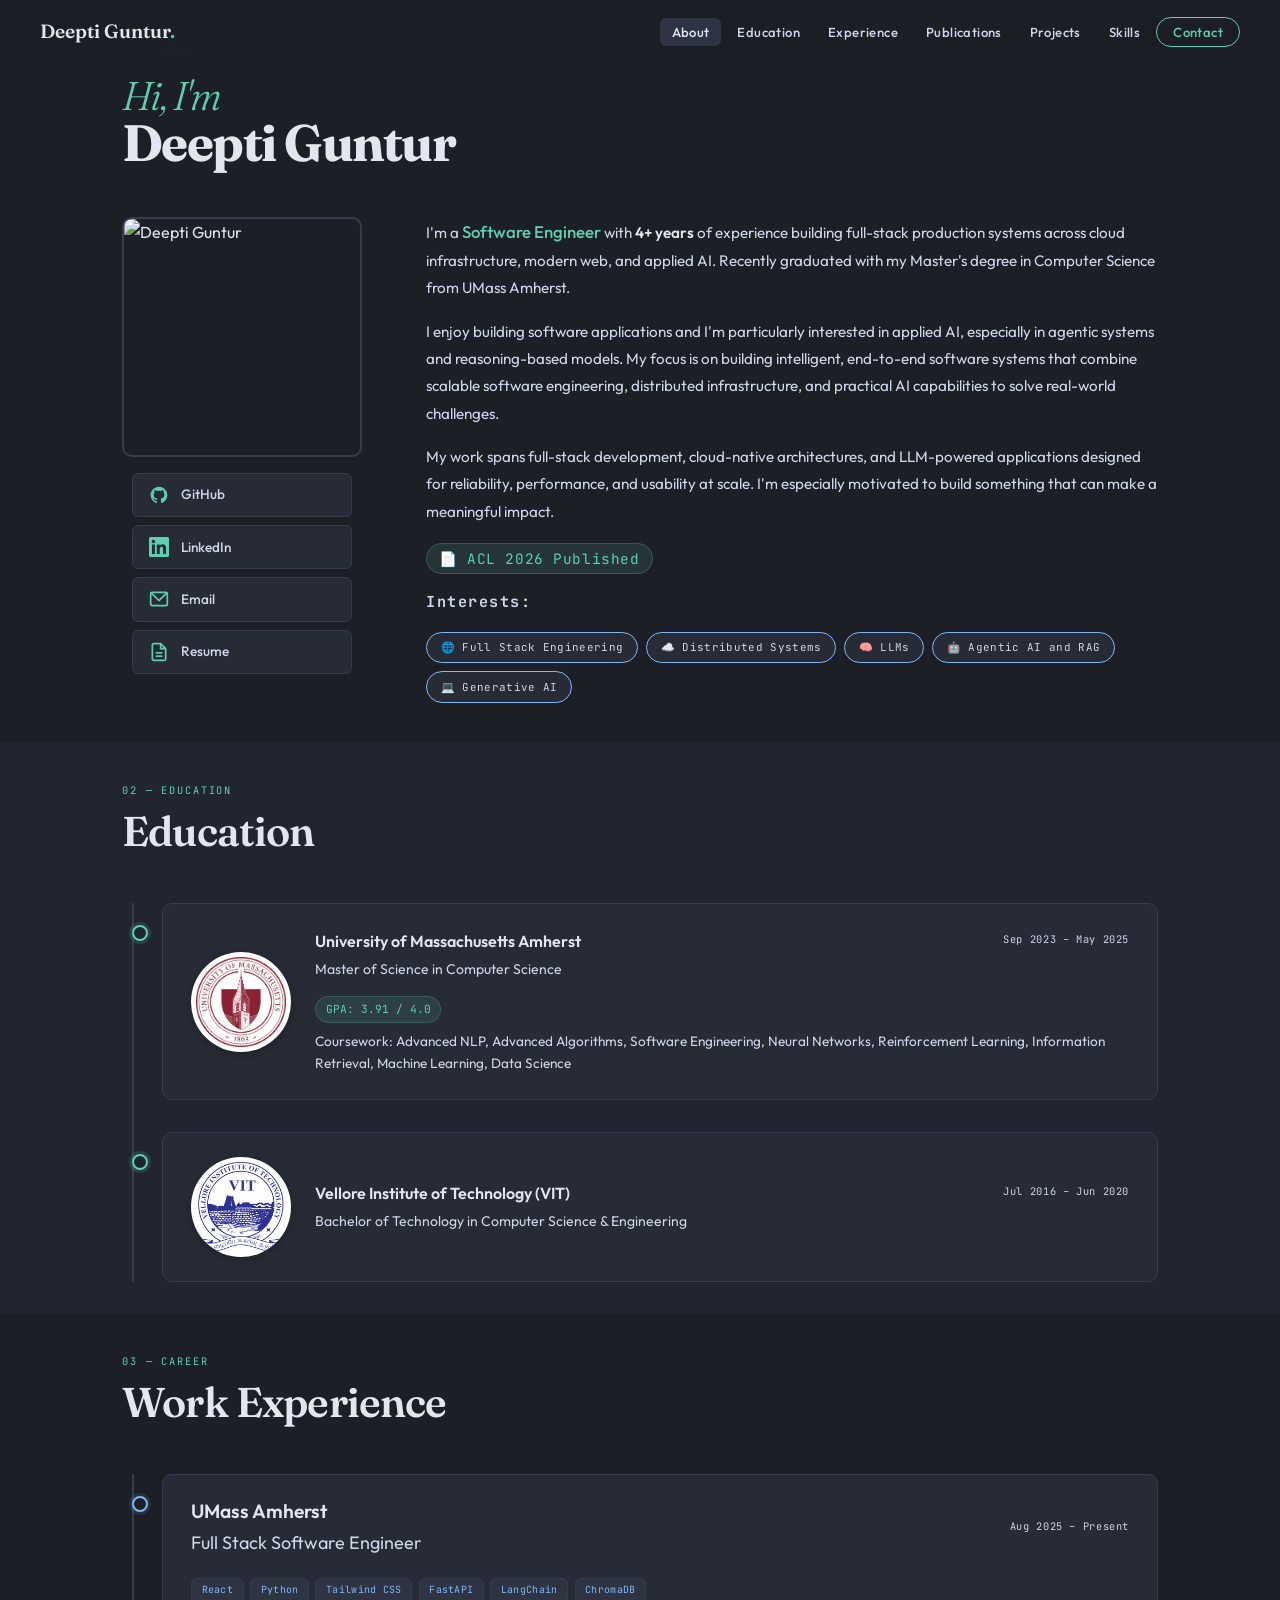
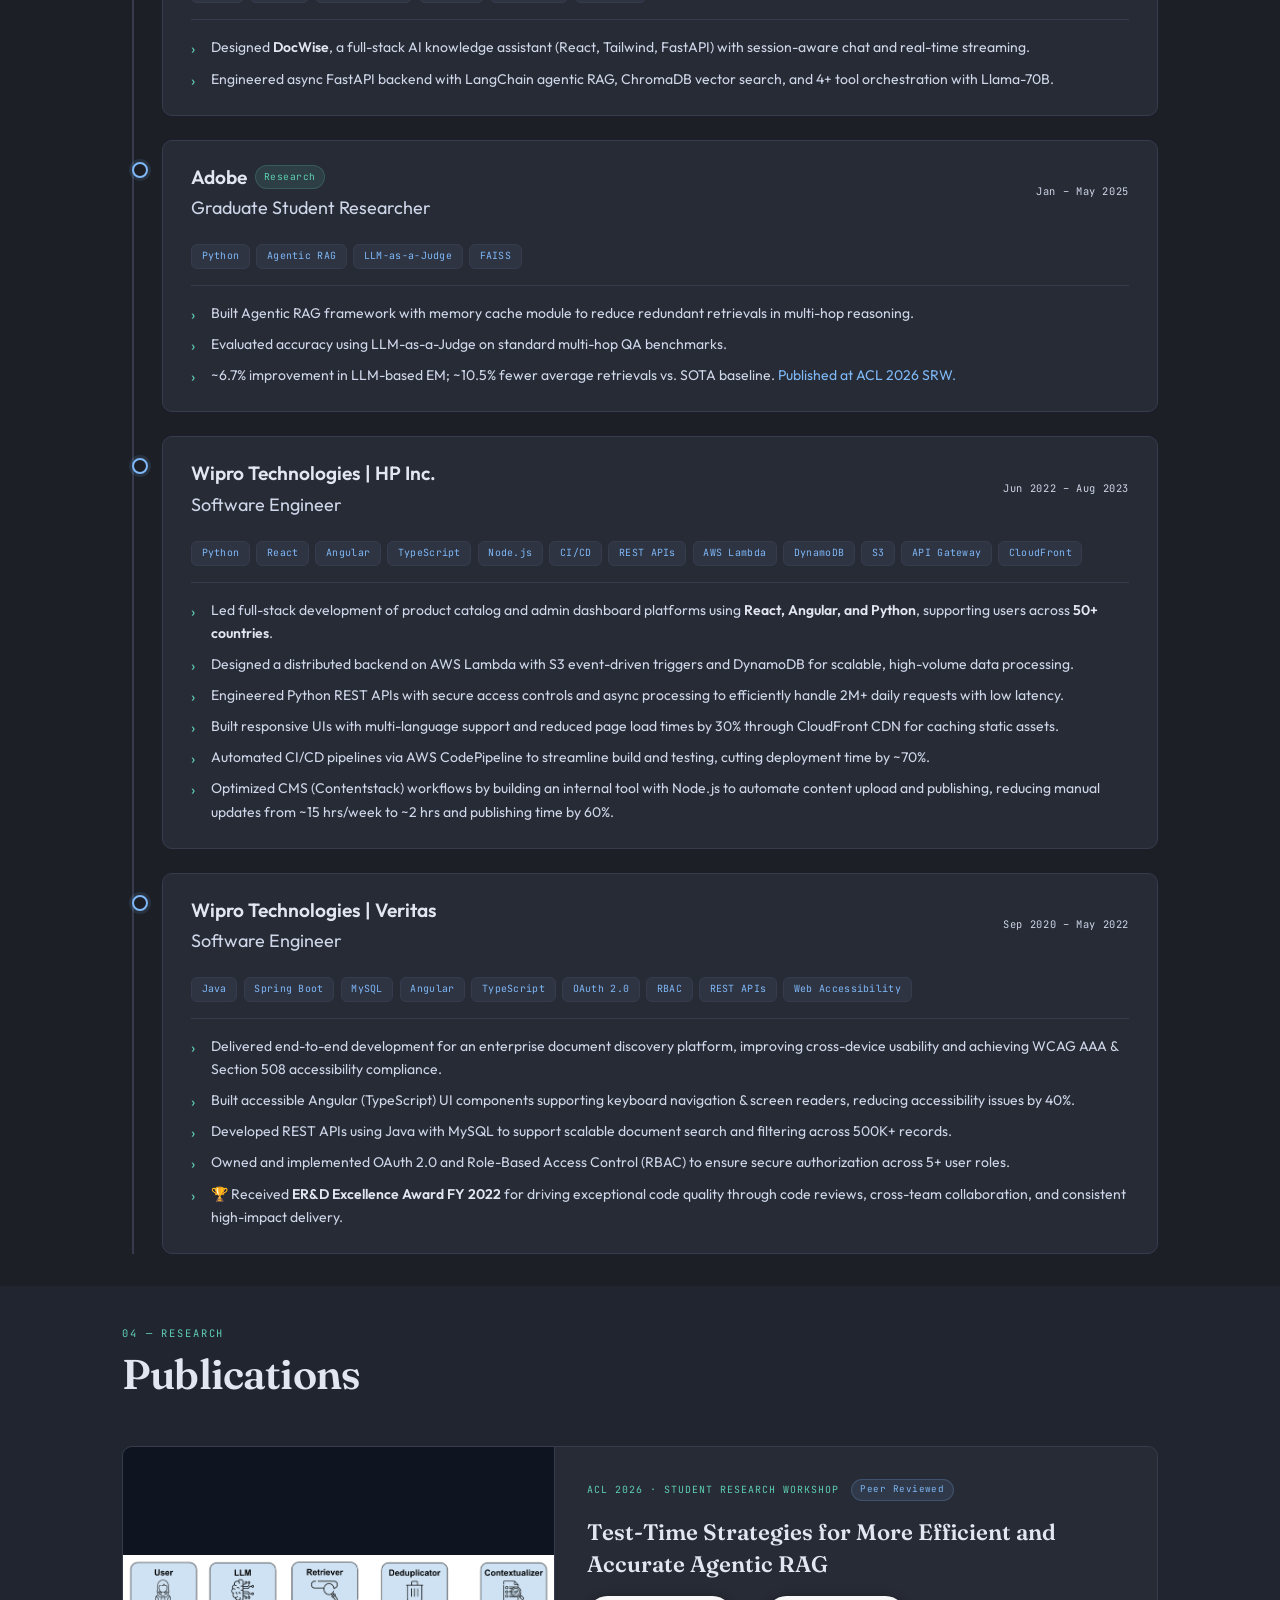
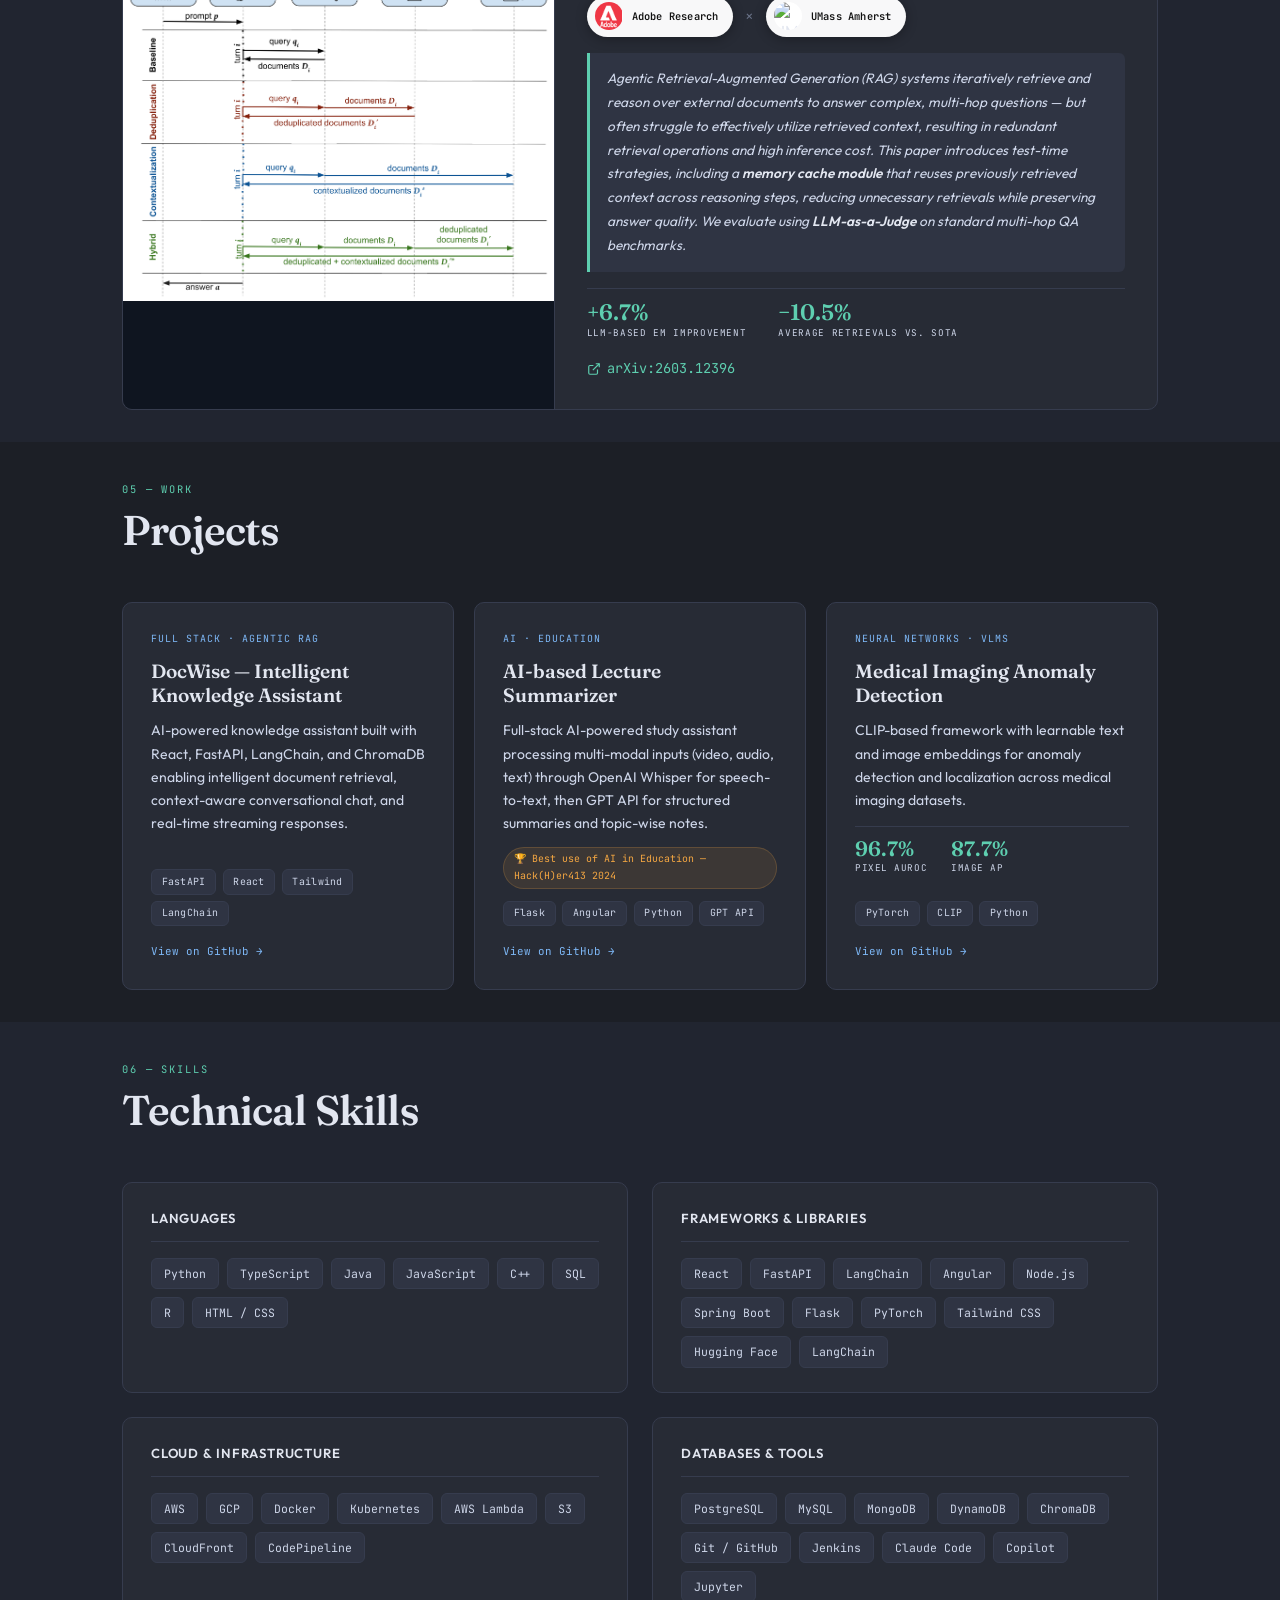
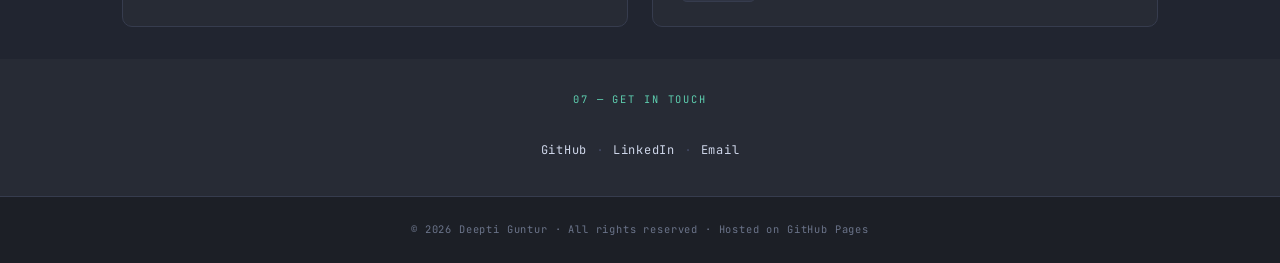
==== commit 0385bd71: "Fixed logo, changed bio" ====
--- a/index.html
+++ b/index.html
@@ -68,20 +68,30 @@
               </svg>
               <span class="link-label">Email</span>
             </a>
+
+            <a href="https://drive.google.com/file/d/1Zx_rt5Dh8FhnurP2nGCR2tVRLmH_j_AC/view?usp=drive_link" class="icon-link">
+              <svg viewBox="0 0 24 24" fill="none" stroke="currentColor" stroke-width="2" width="18" height="18">
+                <path d="M14 2H6a2 2 0 0 0-2 2v16a2 2 0 0 0 2 2h12a2 2 0 0 0 2-2V8z" />
+                <polyline points="14 2 14 8 20 8" />
+                <line x1="8" y1="13" x2="16" y2="13" />
+                <line x1="8" y1="17" x2="16" y2="17" />
+              </svg>
+              <span class="link-label">Resume</span>
+            </a>
+
           </div>
         </div>
 
         <!-- RIGHT: bio -->
         <div class="about-text">
           <p>I'm a <span class="text-highlight">Software Engineer</span> with <strong>4+ years</strong> of experience
-            building full-stack production systems across cloud infrastructure, modern web, and applied AI.</p>
+            building full-stack production systems across cloud infrastructure, modern web, and applied AI.
+            Recently graduated with my Master's degree in Computer Science from UMass Amherst.</p>
           <p>I enjoy building software applications and I'm particularly interested in applied AI, especially in agentic
-            systems and reasoning-based models. My focus is on designing intelligent, end-to-end systems that combine
-            strong engineering fundamentals with practical AI capabilities to solve real-world problems.</p>
-          <p>I'm especially drawn to problems that require combining machine learning with strong backend engineering
-            and system design — building software that performs at scale through distributed systems, LLM-powered
-            applications, and end-to-end AI products.</p>
-
+            systems and reasoning-based models. My focus is on building intelligent, end-to-end software systems that combine scalable 
+            software engineering, distributed infrastructure, and practical AI capabilities to solve real-world challenges. 
+          <p>My work spans full-stack development, cloud-native architectures, and LLM-powered applications designed for reliability, 
+            performance, and usability at scale. I'm especially motivated to build something that can make a meaningful impact.</p>
 
           <div class="about-badges">
             <!-- <span class="badge badge-amber">⭐ ER&amp;D Excellence Award</span> -->
@@ -122,7 +132,7 @@
           <div class="timeline-dot"></div>
           <div class="timeline-card">
             <div class="edu-logo-wrap">
-              <img src="assets/Umass-logo.png" alt="UMass Amherst" class="edu-logo" />
+              <img src="assets/UMass-logo.png" alt="UMass Amherst" class="edu-logo" />
             </div>
             <div class="timeline-desc">
               <div class="tcard-header">
@@ -231,11 +241,9 @@
             <div class="exp-body">
               <div class="exp-tech">
                 <span class="exp-chip">Python</span>
-                <span class="exp-chip">LangChain</span>
-                <span class="exp-chip">RAG</span>
+                <span class="exp-chip">Agentic RAG</span>
                 <span class="exp-chip">LLM-as-a-Judge</span>
-                <span class="exp-chip">Agentic AI</span>
-                <span class="exp-chip">Vector Search</span>
+                <span class="exp-chip">FAISS</span>
               </div>
               <ul class="exp-bullets">
                 <li>Built Agentic RAG framework with memory cache module to reduce redundant retrievals in multi-hop
@@ -389,7 +397,8 @@
 
               <p class="pub-abstract">
                 Agentic Retrieval-Augmented Generation (RAG) systems iteratively retrieve and reason over external
-                documents to answer complex, multi-hop questions — but often suffer from redundant retrievals and high
+                documents to answer complex, multi-hop questions — but often struggle to effectively utilize retrieved context, 
+                resulting in redundant retrieval operations and high
                 inference cost. This paper introduces test-time strategies, including a <strong>memory cache
                   module</strong> that reuses previously retrieved context across reasoning steps, reducing unnecessary
                 retrievals while preserving answer quality. We evaluate using <strong>LLM-as-a-Judge</strong> on
@@ -566,7 +575,7 @@
         <p class="contact-eyebrow">07 — Get in Touch</p>
         <!-- <h2 class="contact-title">Open to <em>new roles</em></h2>
         <p class="contact-desc">Seeking full-time positions in full-stack engineering and applied AI. Let's build something great together.</p> -->
-        <a href="mailto:deepti.guntur25@gmail.com" class="btn btn-primary btn-large">Say Hello →</a>
+        <!-- <a href="mailto:deepti.guntur25@gmail.com" class="btn btn-primary btn-large">Say Hello →</a> -->
         <div class="contact-links">
           <a href="https://github.com/deeptiguntur" target="_blank" class="contact-link">GitHub</a>
           <span class="dot">·</span>
--- a/styles.css
+++ b/styles.css
@@ -253,7 +253,7 @@
 /* Education logo — centered left of text */
 .edu-logo-wrap {
   flex-shrink: 0;
-  width: 64px; height: 64px;
+  width: 100px; height: 100px;
   background: white;
   border-radius: 50%;
   display: flex; align-items: center; justify-content: center;
@@ -262,7 +262,7 @@
   overflow: hidden;
 }
 .edu-logo {
-  width: 52px; height: 52px;
+  width: 90px; height: 90px;
   object-fit: contain; display: block;
 }
 
@@ -271,7 +271,7 @@
 .tcard-header { display: flex; justify-content: space-between; align-items: flex-start; gap: 1rem; flex-wrap: wrap; }
 .tcard-school { font-size: 1rem; font-weight: 600; color: var(--text); margin-bottom: 0.2rem; }
 .tcard-degree { font-size: 0.875rem; color: var(--text-2); }
-.tcard-date { font-family: var(--mono); font-size: 0.65rem; color: var(--text-3); letter-spacing: 0.06em; white-space: nowrap; padding-top: 0.2rem; }
+.tcard-date { font-family: var(--mono); font-size: 0.65rem; color: var(--text-2); letter-spacing: 0.06em; white-space: nowrap; padding-top: 0.2rem; }
 .tcard-body { margin-top: 0.75rem; }
 .tcard-gpa {
   display: inline-block; font-family: var(--mono); font-size: 0.7rem;
@@ -325,7 +325,7 @@
   /* margin-bottom: 0.2rem; */
 }
 .exp-role { font-size: 1.125rem; color: var(--text-2); }
-.exp-date { font-family: var(--mono); font-size: 0.65rem; color: var(--text-3); letter-spacing: 0.06em; white-space: nowrap; }
+.exp-date { font-family: var(--mono); font-size: 0.65rem; color: var(--text-2); letter-spacing: 0.06em; white-space: nowrap; }
 .exp-tag {
   font-family: var(--mono); font-size: 0.6rem;
   color: var(--accent); background: var(--accent-dim);
@@ -438,7 +438,7 @@
 }
 .pub-result-item { display: flex; flex-direction: column; gap: 0.15rem; }
 .pub-result-num { font-family: var(--serif); font-size: 1.4rem; font-weight: 600; color: var(--accent); line-height: 1; }
-.pub-result-label { font-family: var(--mono); font-size: 0.58rem; color: var(--text-3); text-transform: uppercase; letter-spacing: 0.07em; }
+.pub-result-label { font-family: var(--mono); font-size: 0.58rem; color: var(--text-2); text-transform: uppercase; letter-spacing: 0.07em; }
 
 .pub-link {
   display: inline-flex; align-items: center; gap: 0.4rem;
@@ -471,7 +471,7 @@
 .project-metrics-row { display: flex; gap: 1.5rem; padding: 0.75rem 0; border-top: 1px solid var(--border); }
 .pm { display: flex; flex-direction: column; gap: 0.1rem; }
 .pm-n { font-family: var(--serif); font-size: 1.3rem; font-weight: 600; color: var(--accent); line-height: 1; }
-.pm-l { font-family: var(--mono); font-size: 0.58rem; color: var(--text-3); text-transform: uppercase; letter-spacing: 0.06em; }
+.pm-l { font-family: var(--mono); font-size: 0.58rem; color: var(--text-2); text-transform: uppercase; letter-spacing: 0.06em; }
 
 .project-tech { display: flex; flex-wrap: wrap; gap: 0.4rem; margin-top: auto; }
 .tech { font-family: var(--mono); font-size: 0.62rem; padding: 0.2rem 0.6rem; background: var(--surface-2); border: 1px solid var(--border); border-radius: var(--radius-sm); color: var(--text-2); letter-spacing: 0.03em; }
@@ -546,7 +546,7 @@
   .pub-layout { grid-template-columns: 1fr; }
   .pub-image-col { min-height: 200px; }
   .pub-content-col { border-left: none; border-top: 1px solid var(--border); padding: 1.5rem; }
-  .pub-results { flex-direction: column; gap: 0.75rem; }
+  .pub-results { gap: 0.75rem; }
 
   .projects-grid { grid-template-columns: 1fr; }
   .project-card.project-featured { grid-column: auto; }
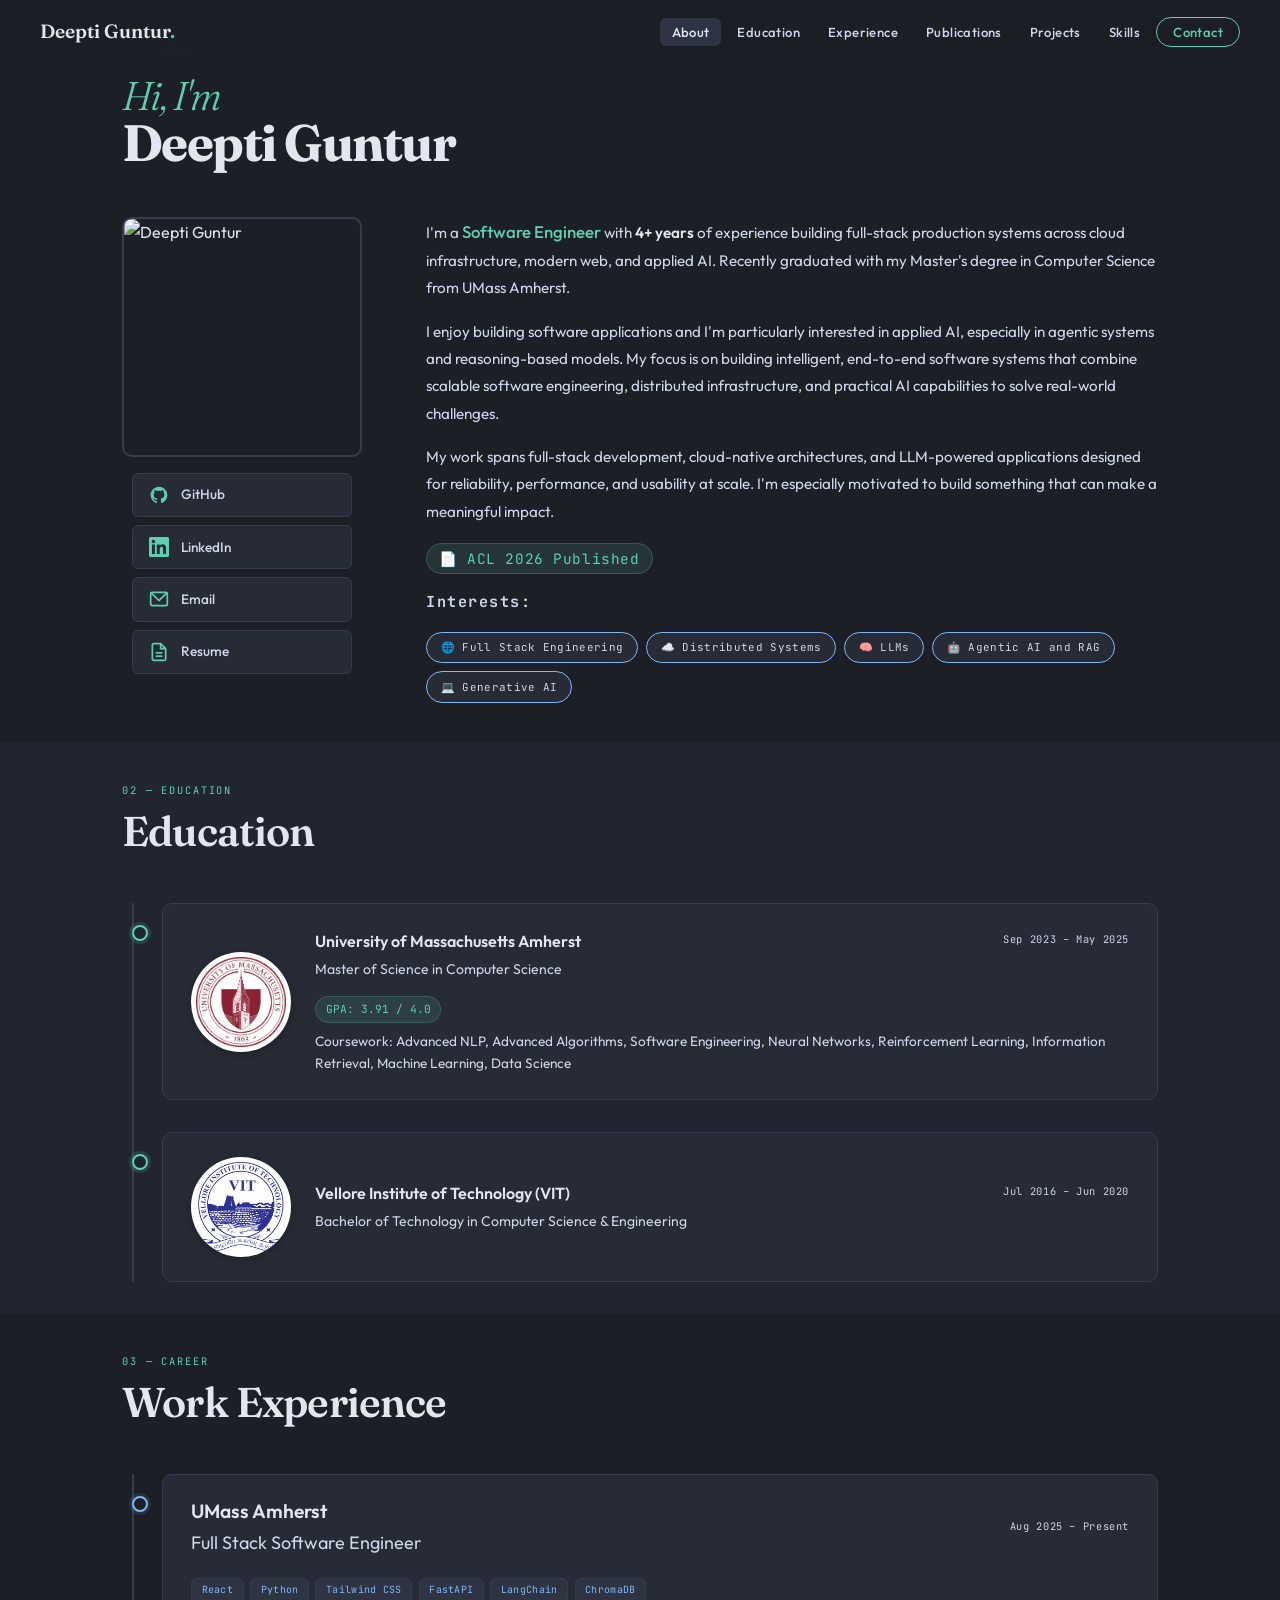
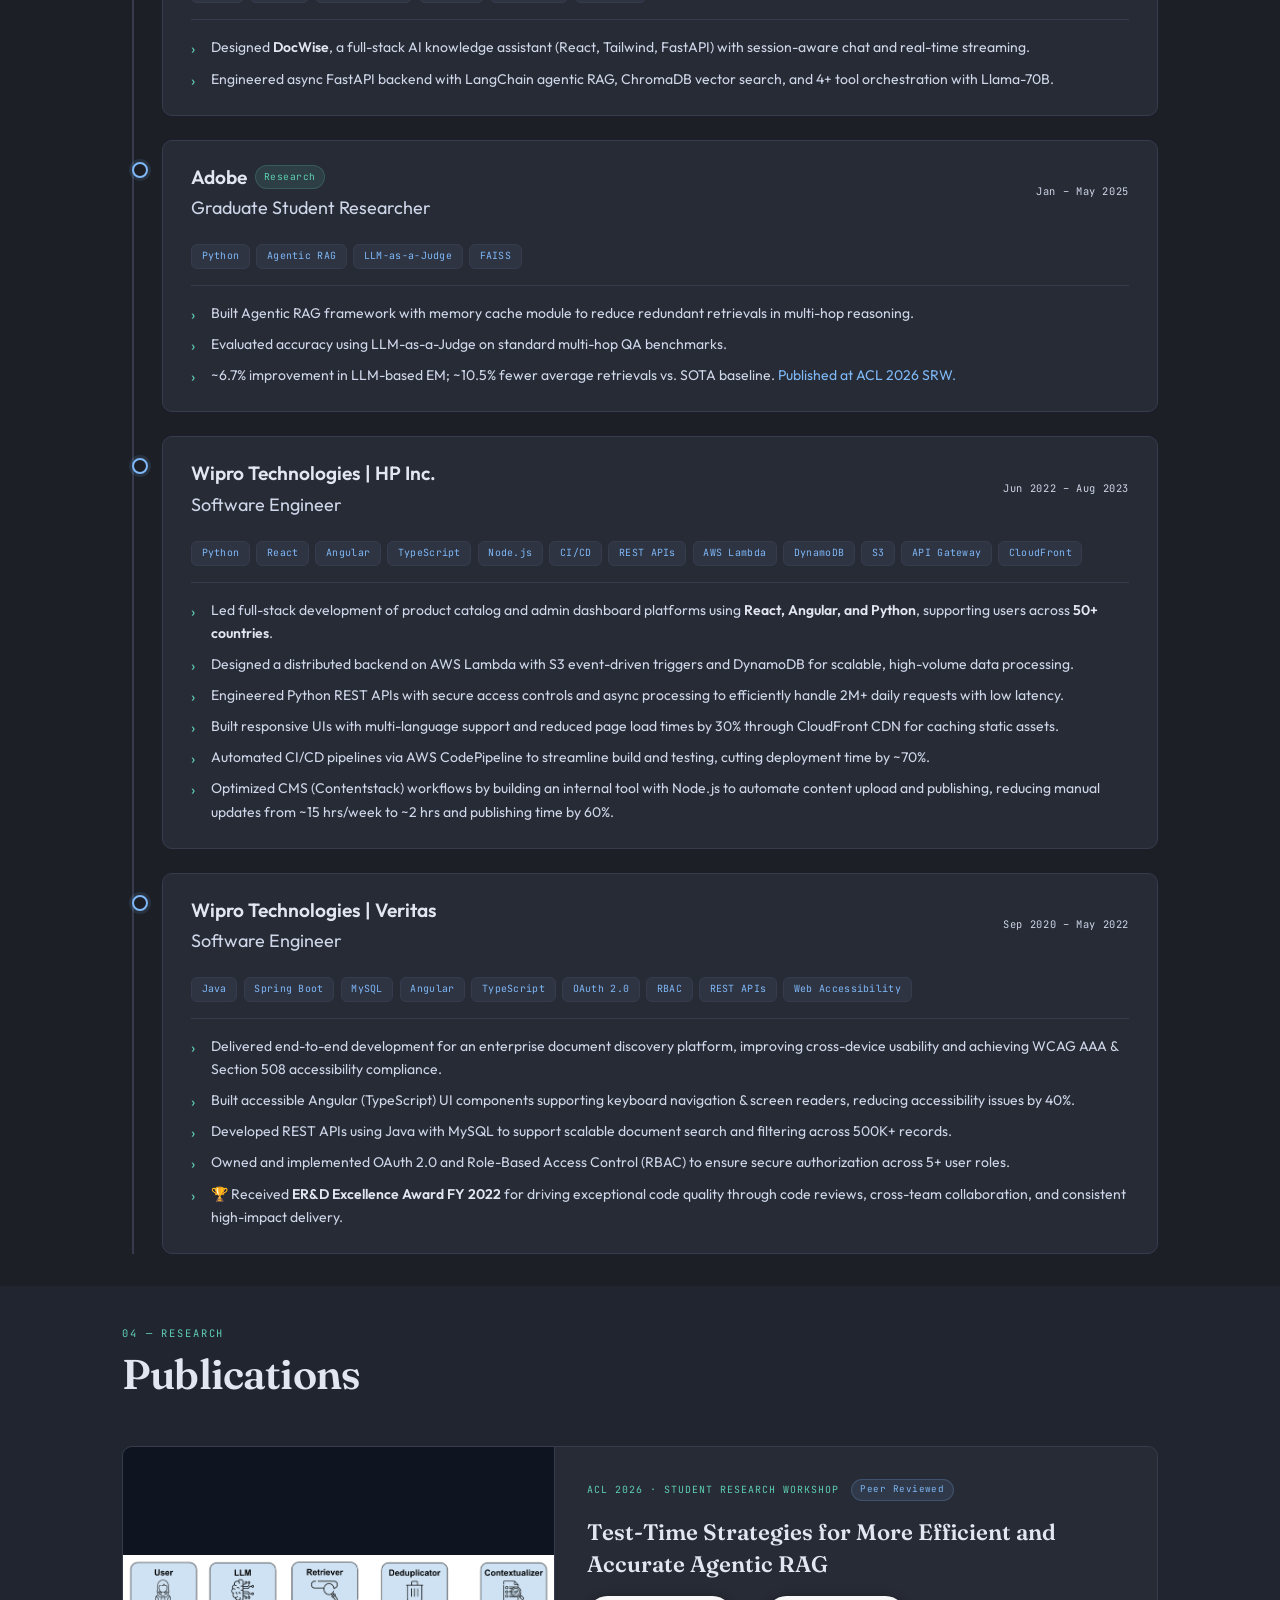
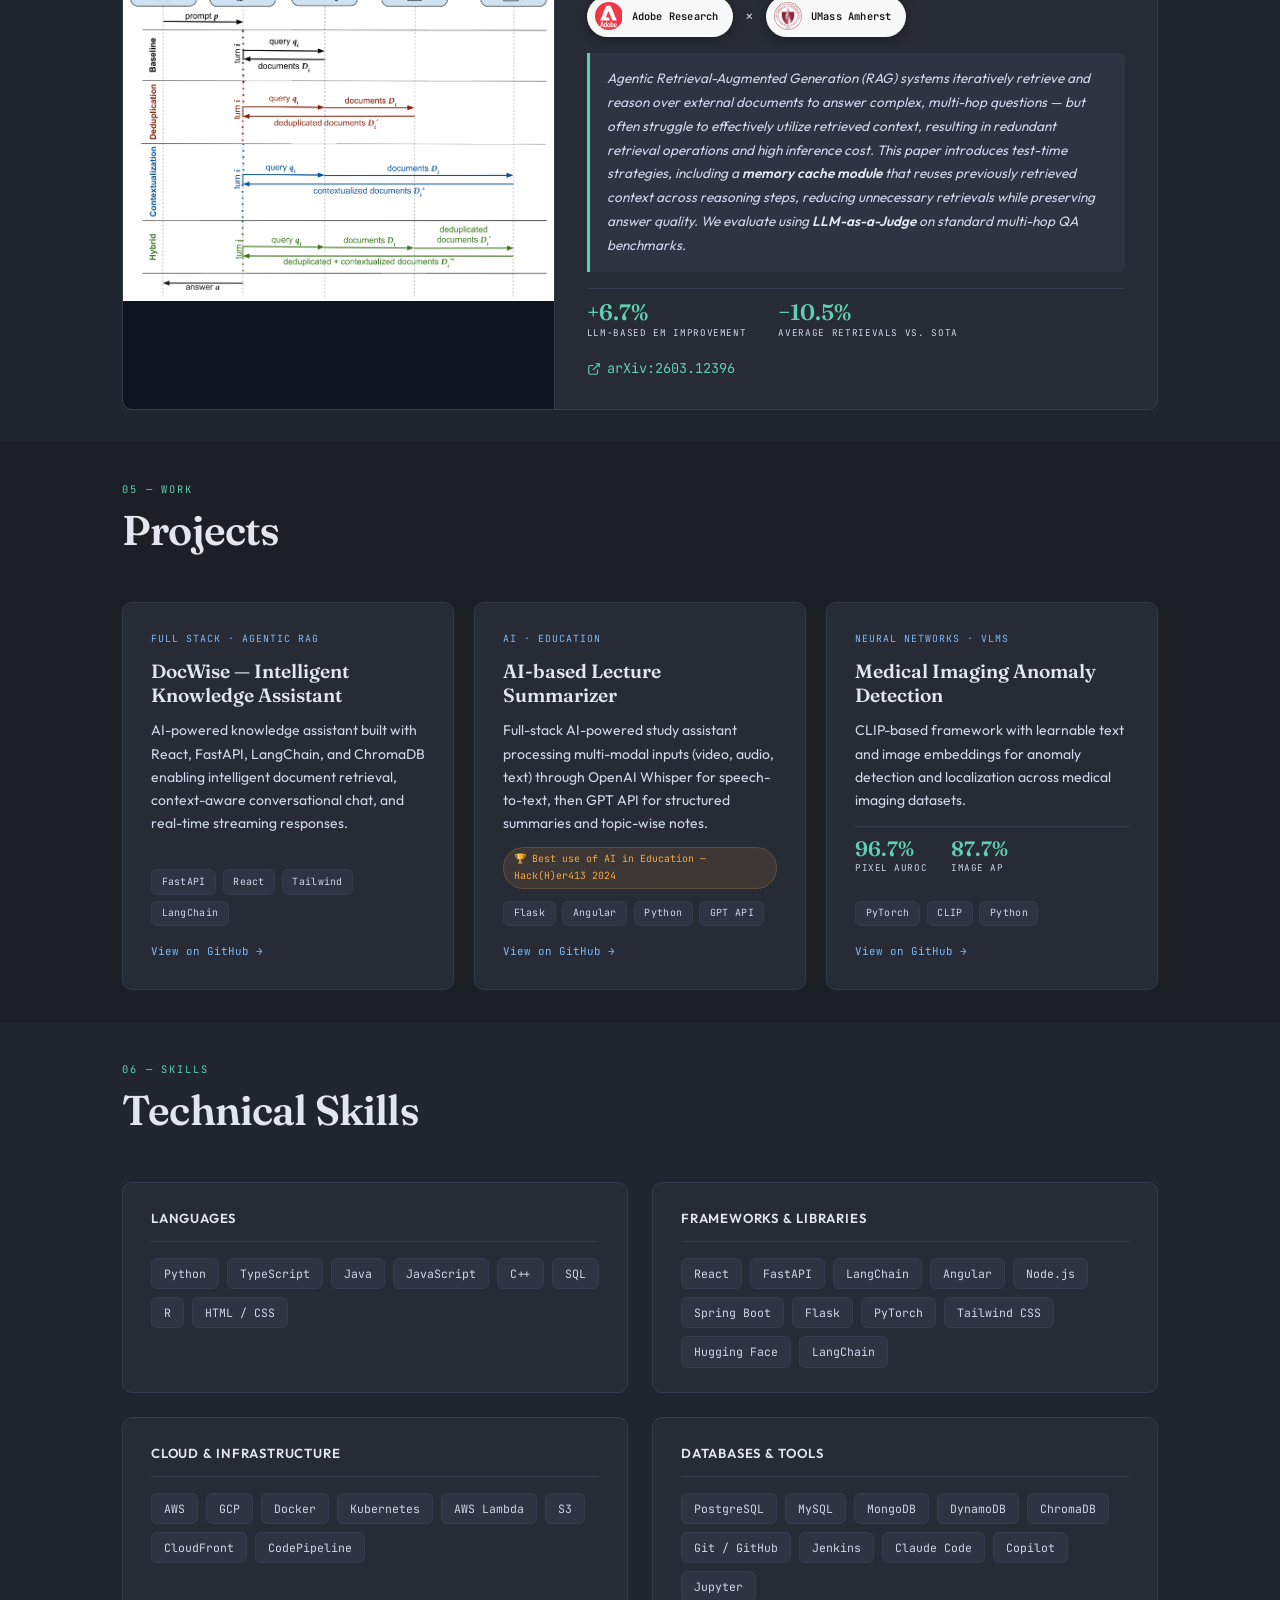
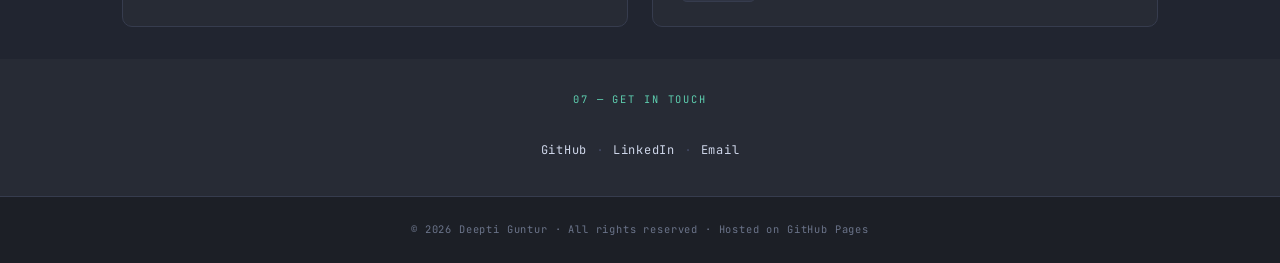
==== commit b4871ba3: "Fixed logo naming and styling" ====
--- a/index.html
+++ b/index.html
@@ -390,7 +390,7 @@
                 </div>
                 <div class="pub-inst-divider">×</div>
                 <div class="pub-inst">
-                  <img src="assets/Umass-logo.png" alt="UMass Amherst" class="pub-inst-logo" />
+                  <img src="assets/UMass-logo.png" alt="UMass Amherst" class="pub-inst-logo" />
                   <span>UMass Amherst</span>
                 </div>
               </div>
--- a/styles.css
+++ b/styles.css
@@ -421,7 +421,7 @@
   object-fit: contain; background: white;
   flex-shrink: 0; display: block;
 }
-.pub-inst-divider { font-family: var(--mono); font-size: 0.9rem; color: var(--text-3); }
+.pub-inst-divider { font-family: var(--mono); font-size: 0.9rem; color: var(--text-2); }
 
 .pub-abstract {
   font-size: 0.85rem; color: var(--text-2); line-height: 1.75;
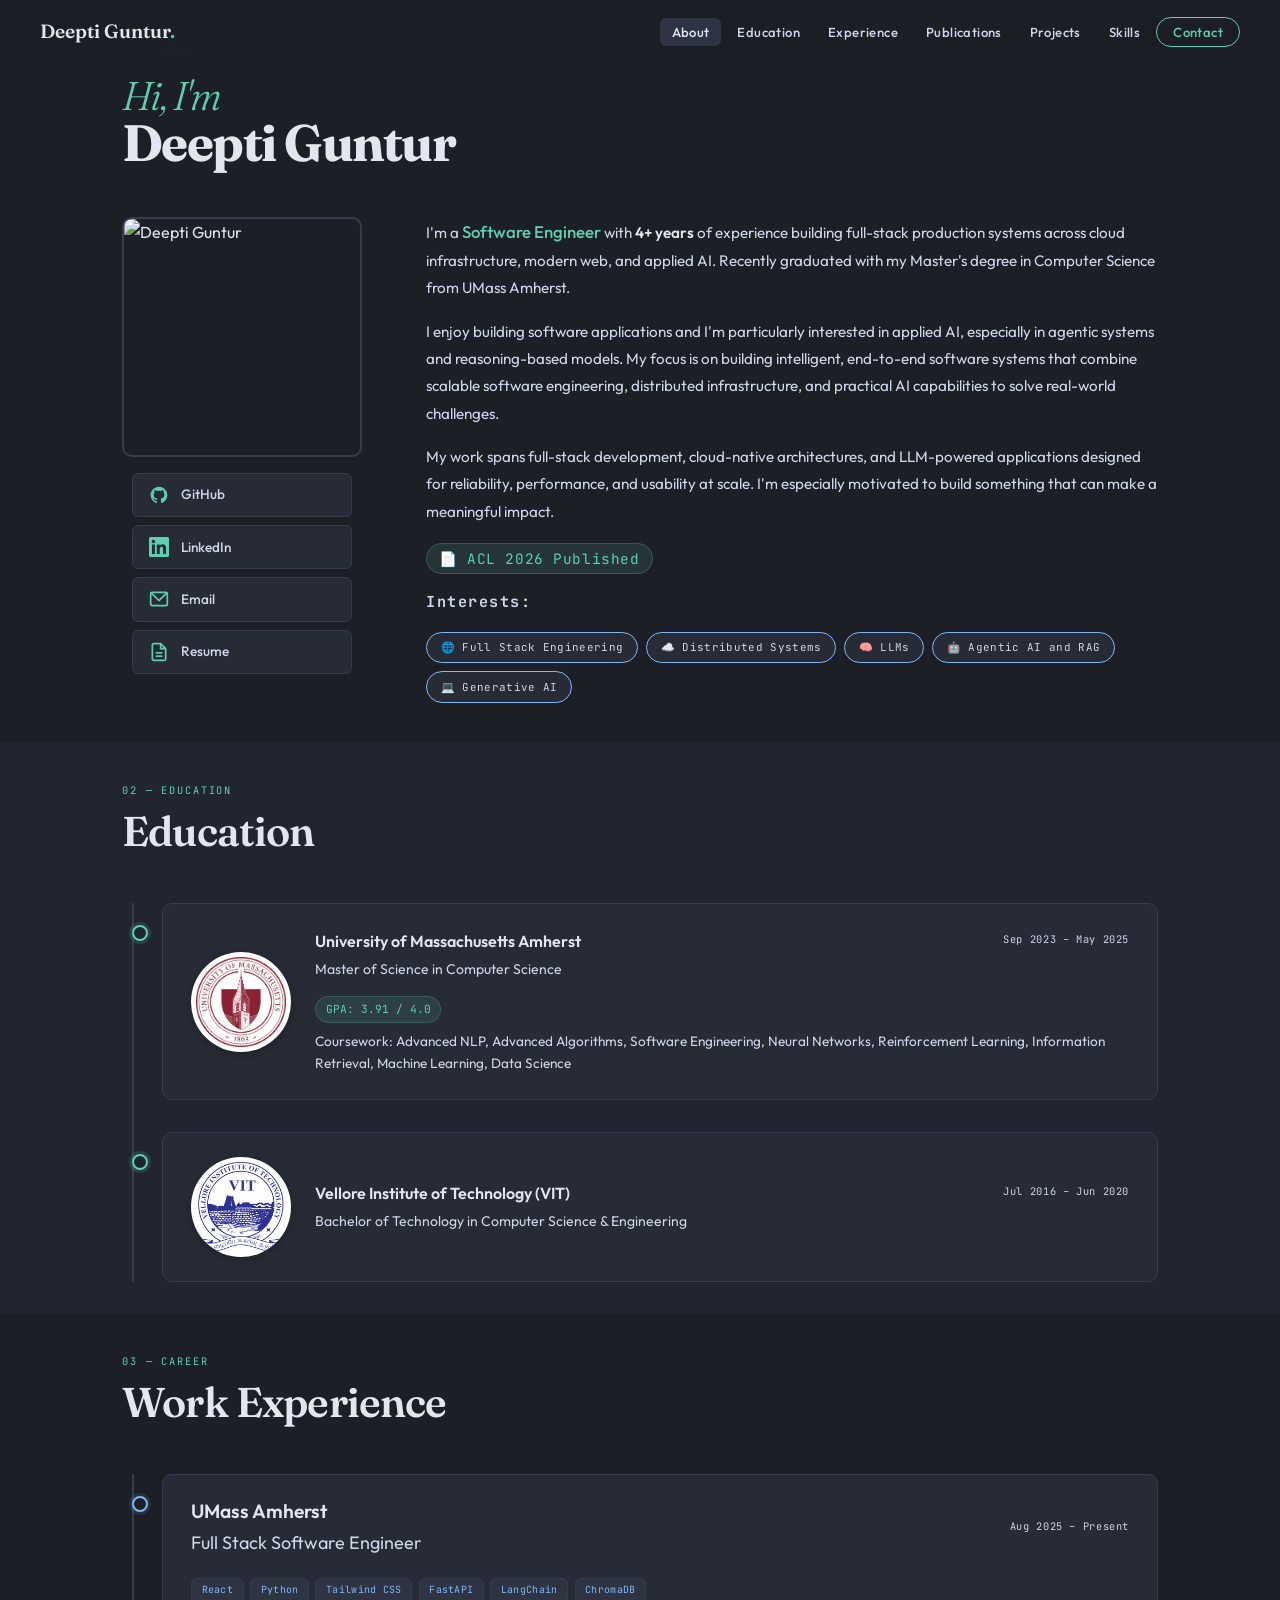
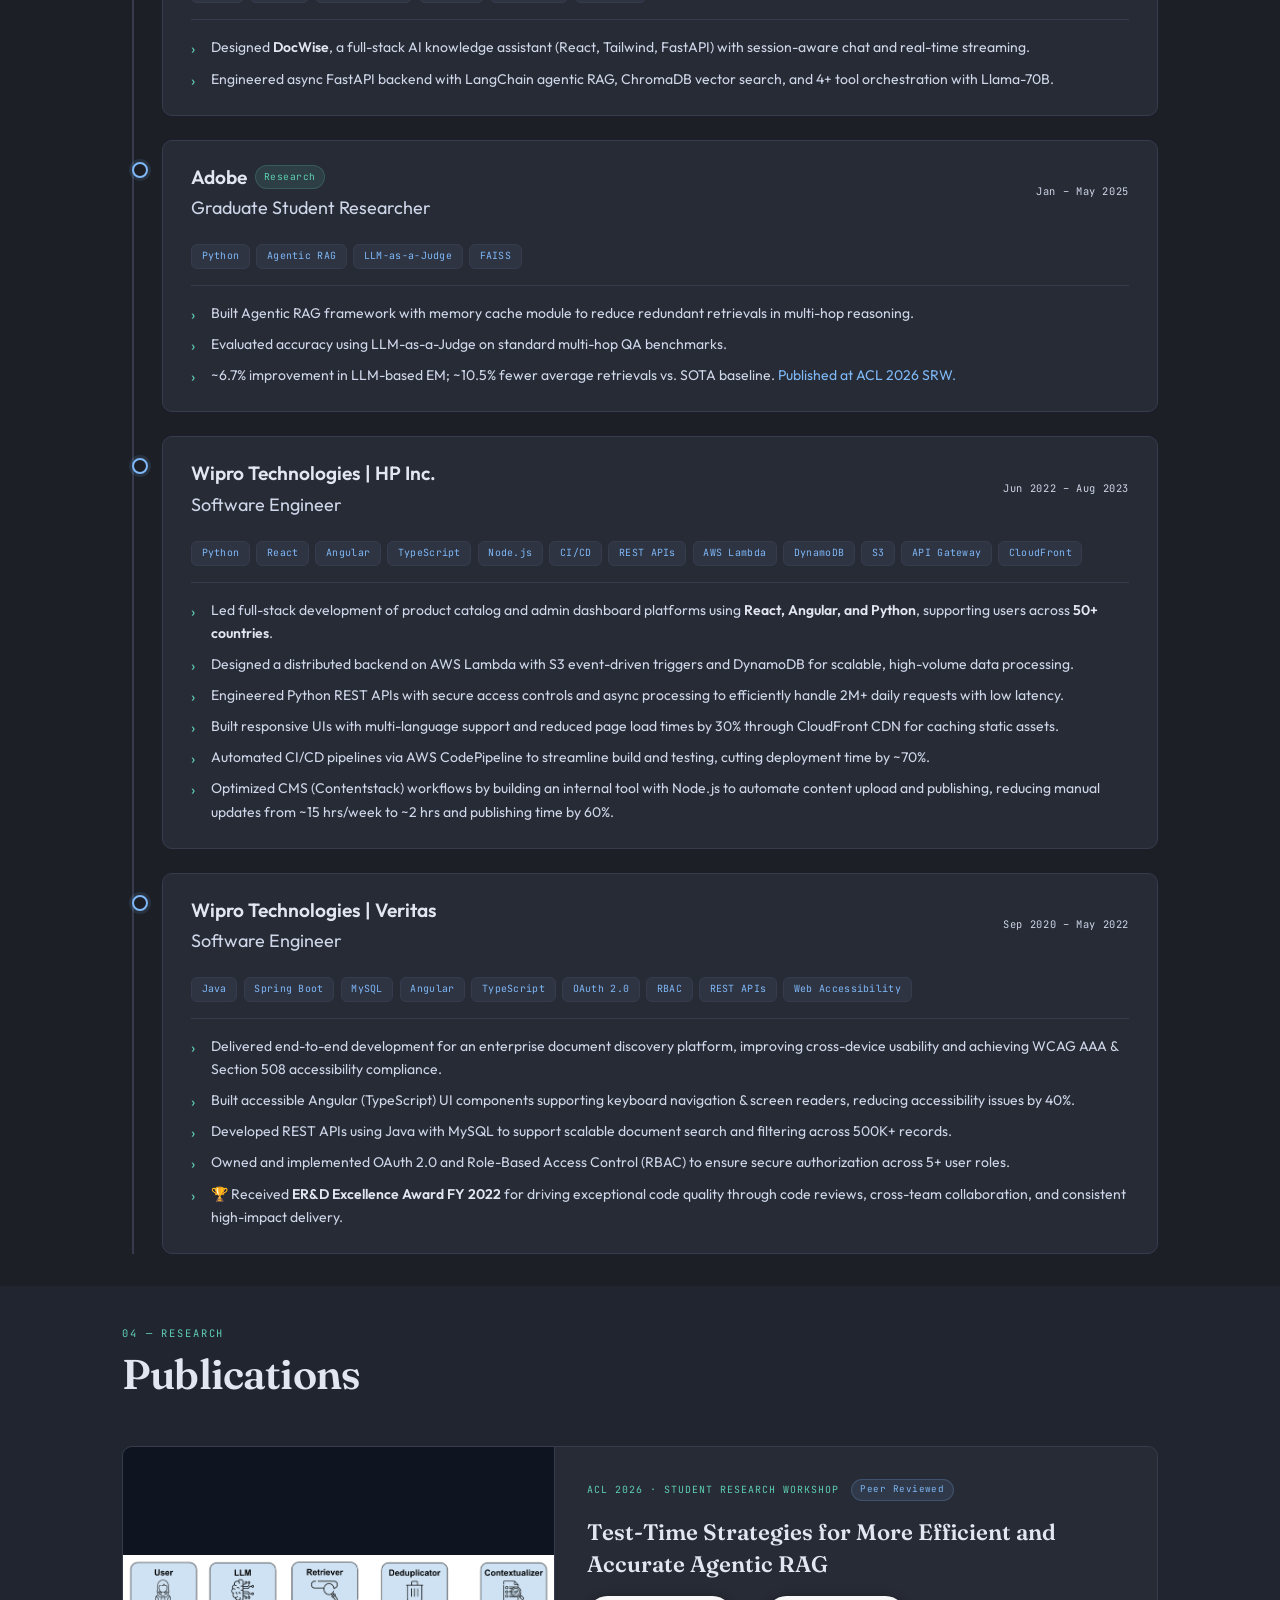
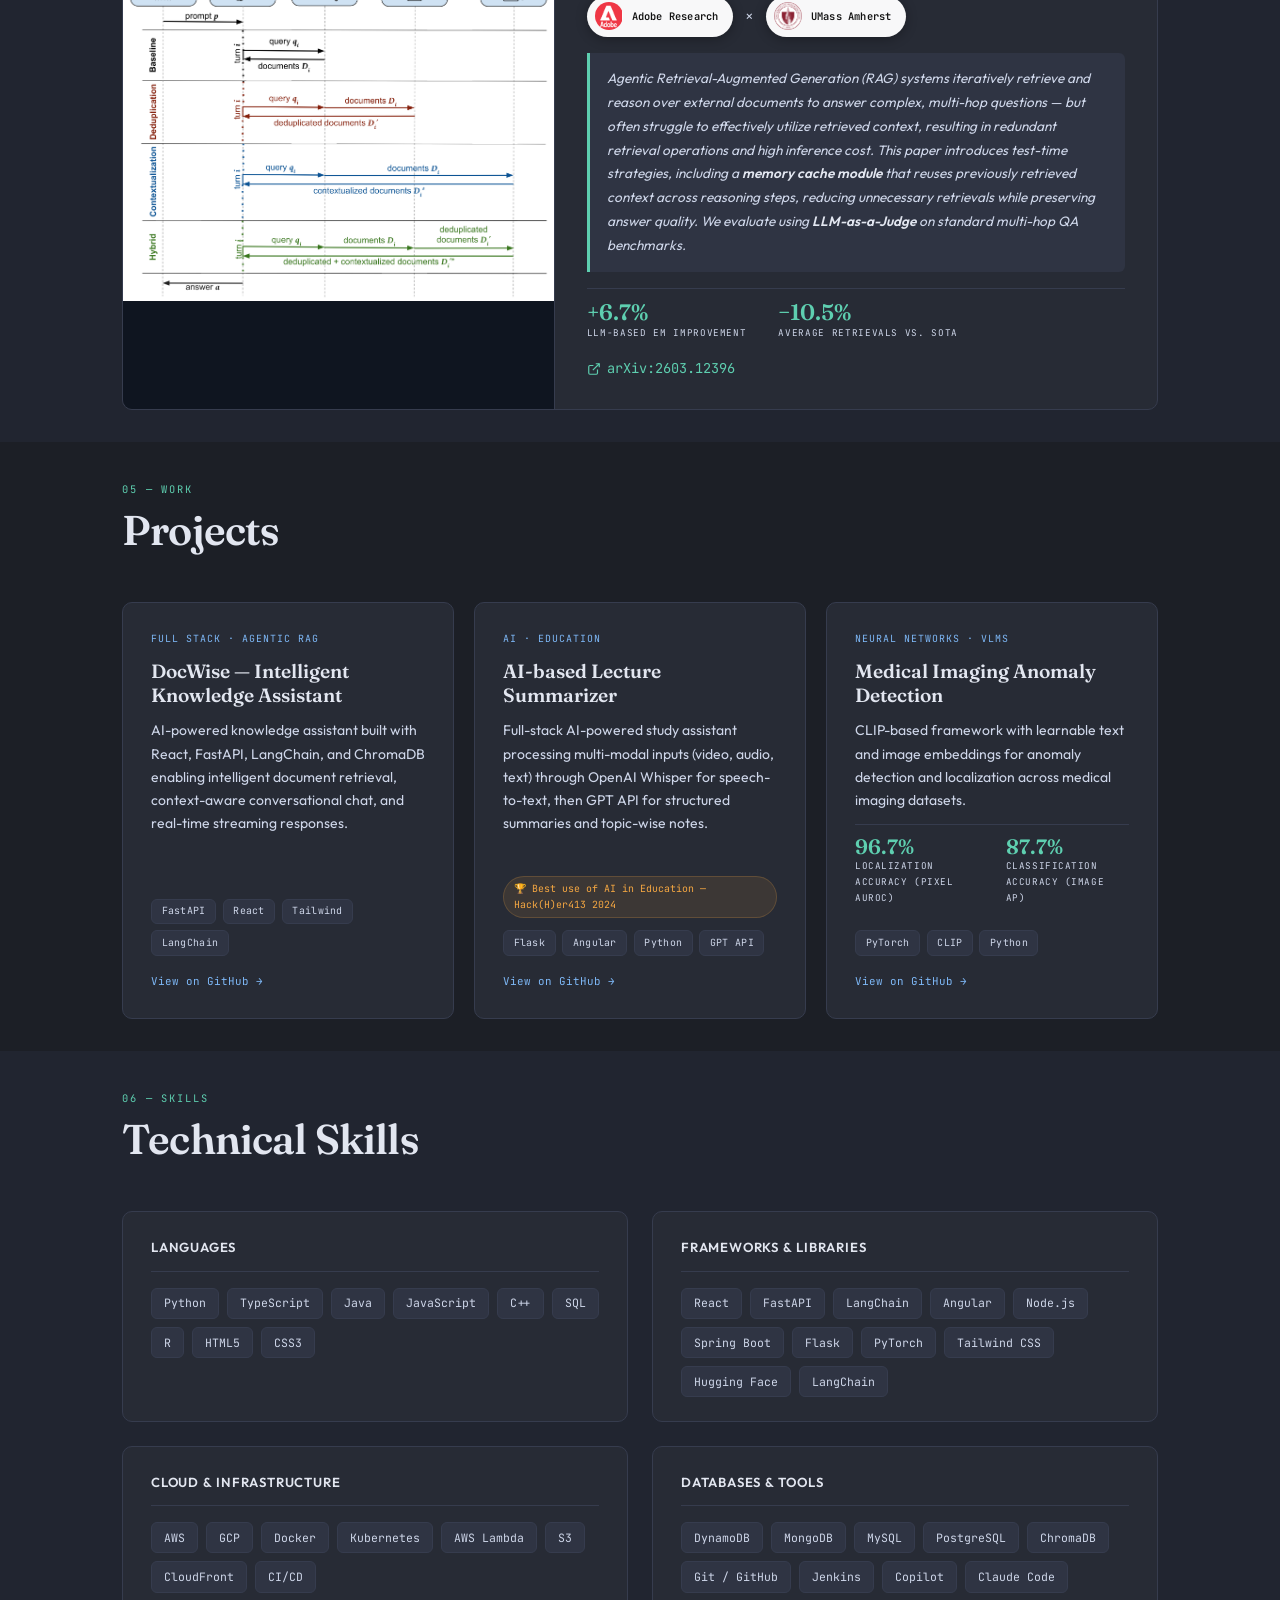
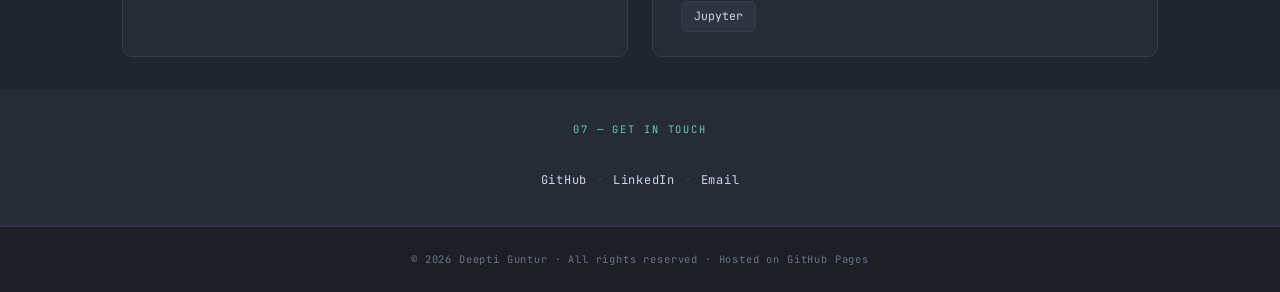
==== commit 0428ce2f: "Update index.html" ====
--- a/index.html
+++ b/index.html
@@ -480,8 +480,8 @@
           <p class="project-desc">CLIP-based framework with learnable text and image embeddings for anomaly detection
             and localization across medical imaging datasets.</p>
           <div class="project-metrics-row">
-            <div class="pm"><span class="pm-n">96.7%</span><span class="pm-l">Pixel AUROC</span></div>
-            <div class="pm"><span class="pm-n">87.7%</span><span class="pm-l">Image AP</span></div>
+            <div class="pm"><span class="pm-n">96.7%</span><span class="pm-l">Localization accuracy (Pixel AUROC)</span></div>
+            <div class="pm"><span class="pm-n">87.7%</span><span class="pm-l">Classification accuracy (Image AP)</span></div>
           </div>
           <div class="project-tech">
             <span class="tech">PyTorch</span><span class="tech">CLIP</span><span class="tech">Python</span>
@@ -513,7 +513,8 @@
             <span class="pill">C++</span>
             <span class="pill">SQL</span>
             <span class="pill">R</span>
-            <span class="pill">HTML / CSS</span>
+            <span class="pill">HTML5</span>
+            <span class="pill">CSS3</span>
           </div>
         </div>
 
@@ -544,22 +545,22 @@
             <span class="pill">AWS Lambda</span>
             <span class="pill">S3</span>
             <span class="pill">CloudFront</span>
-            <span class="pill">CodePipeline</span>
+            <span class="pill">CI/CD</span>
           </div>
         </div>
 
         <div class="skill-group reveal">
           <h3 class="skill-group-title">Databases &amp; Tools</h3>
           <div class="skill-pills">
+            <span class="pill">DynamoDB</span>
+            <span class="pill">MongoDB</span>
+            <span class="pill">MySQL</span>
             <span class="pill">PostgreSQL</span>
-            <span class="pill">MySQL</span>
-            <span class="pill">MongoDB</span>
-            <span class="pill">DynamoDB</span>
             <span class="pill">ChromaDB</span>
             <span class="pill">Git / GitHub</span>
             <span class="pill">Jenkins</span>
+            <span class="pill">Copilot</span>
             <span class="pill">Claude Code</span>
-            <span class="pill">Copilot</span>
             <span class="pill">Jupyter</span>
           </div>
         </div>
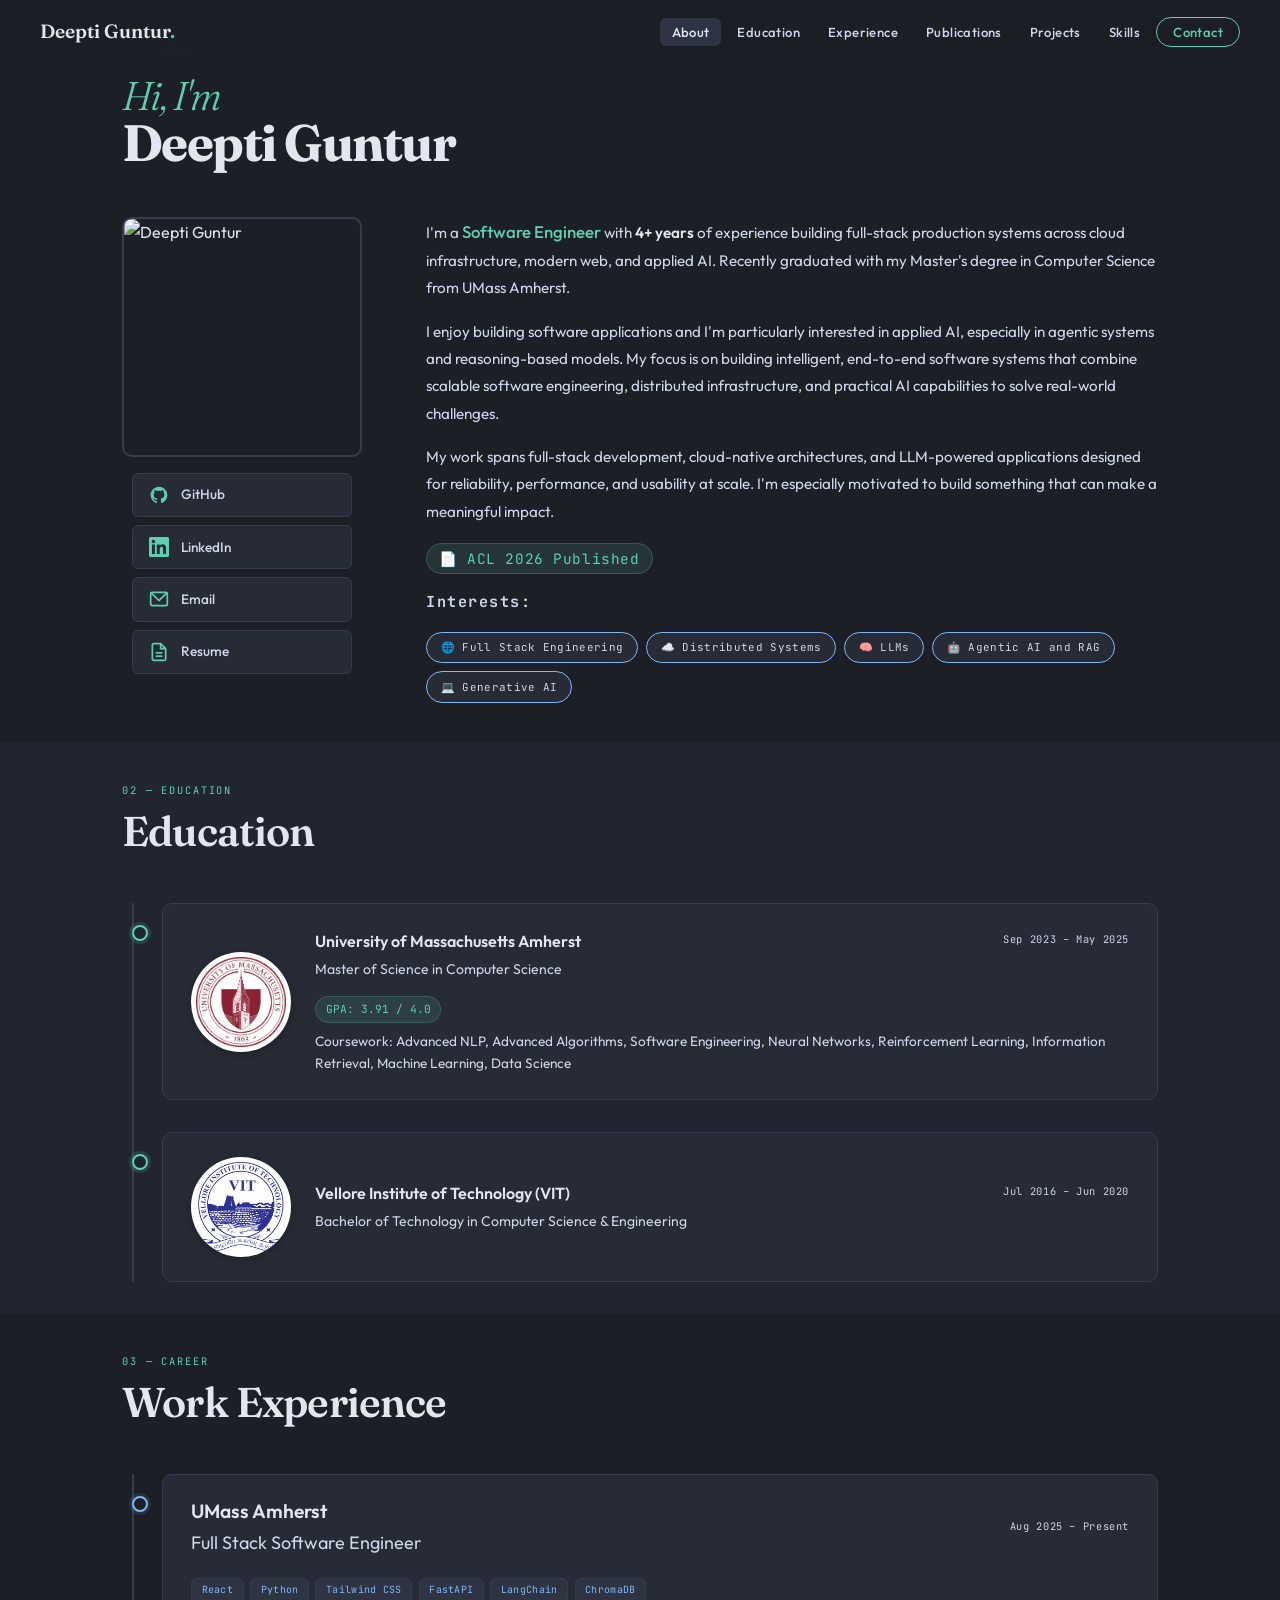
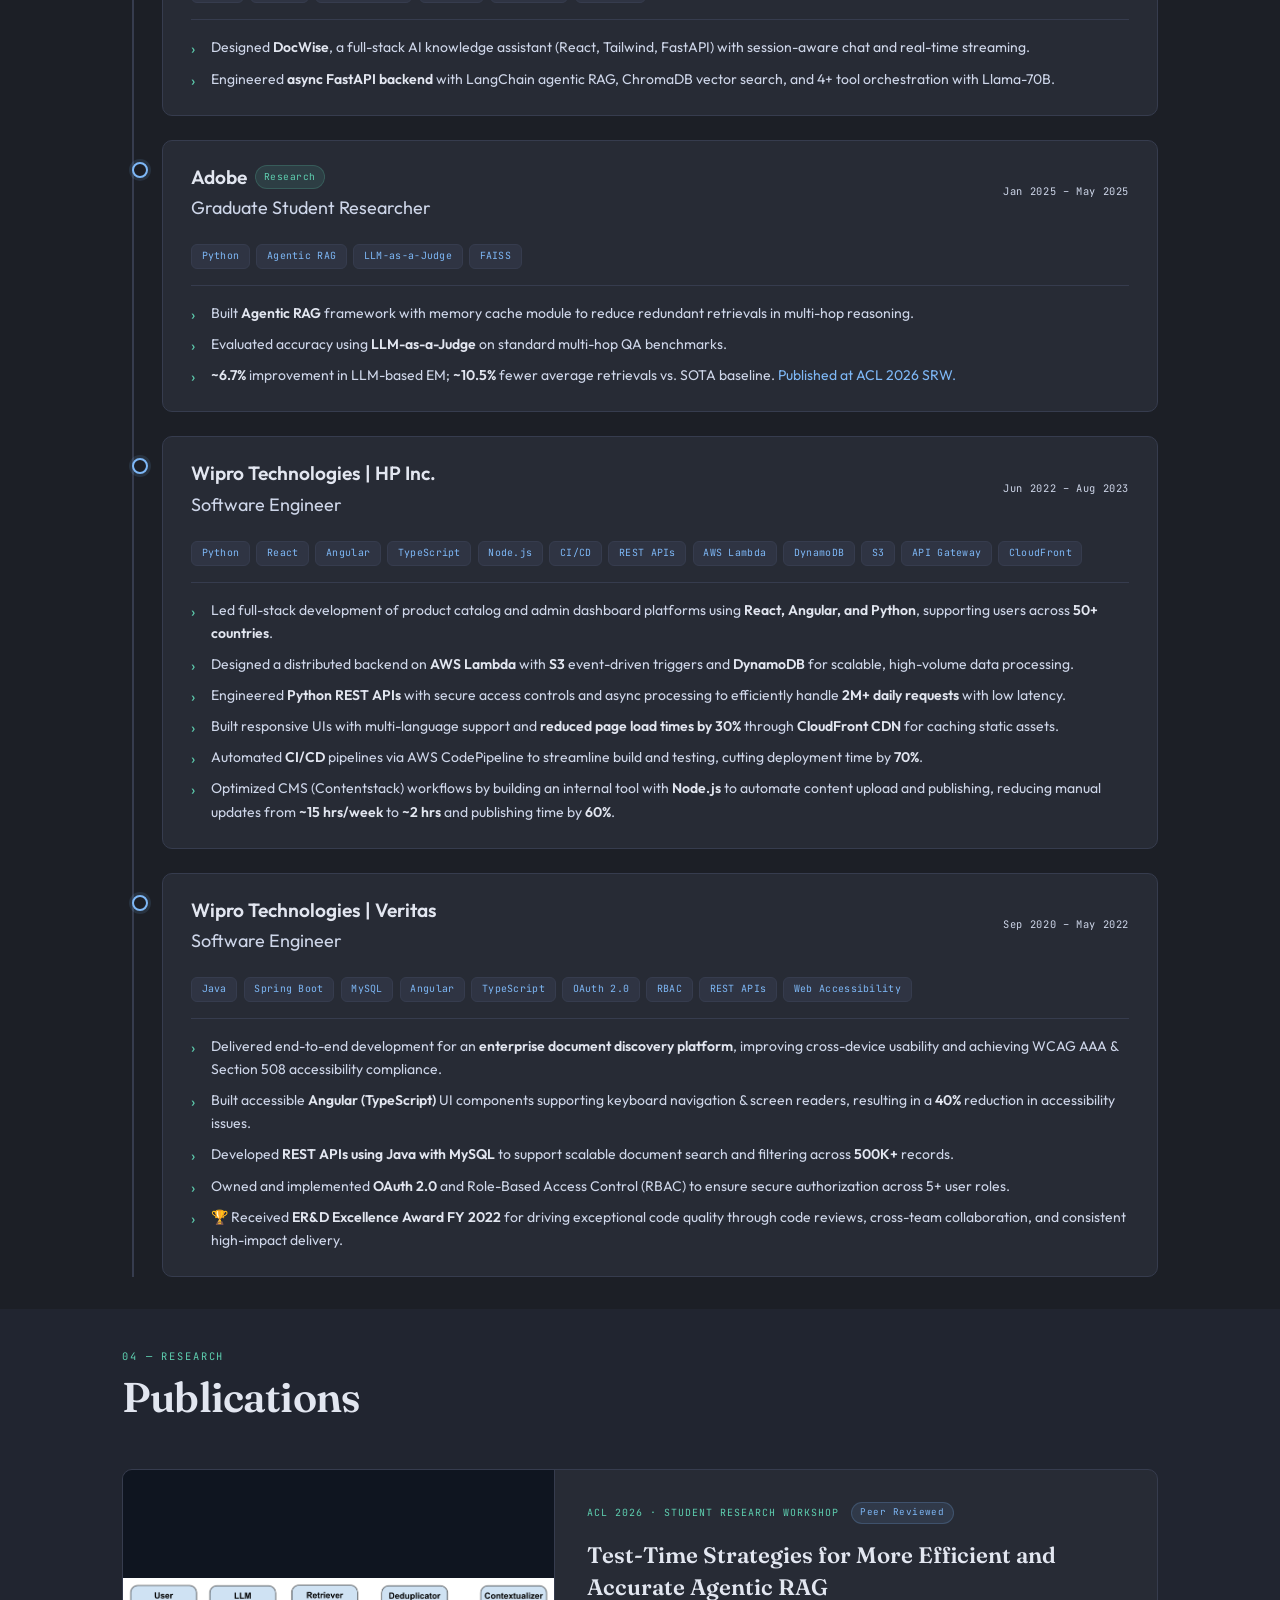
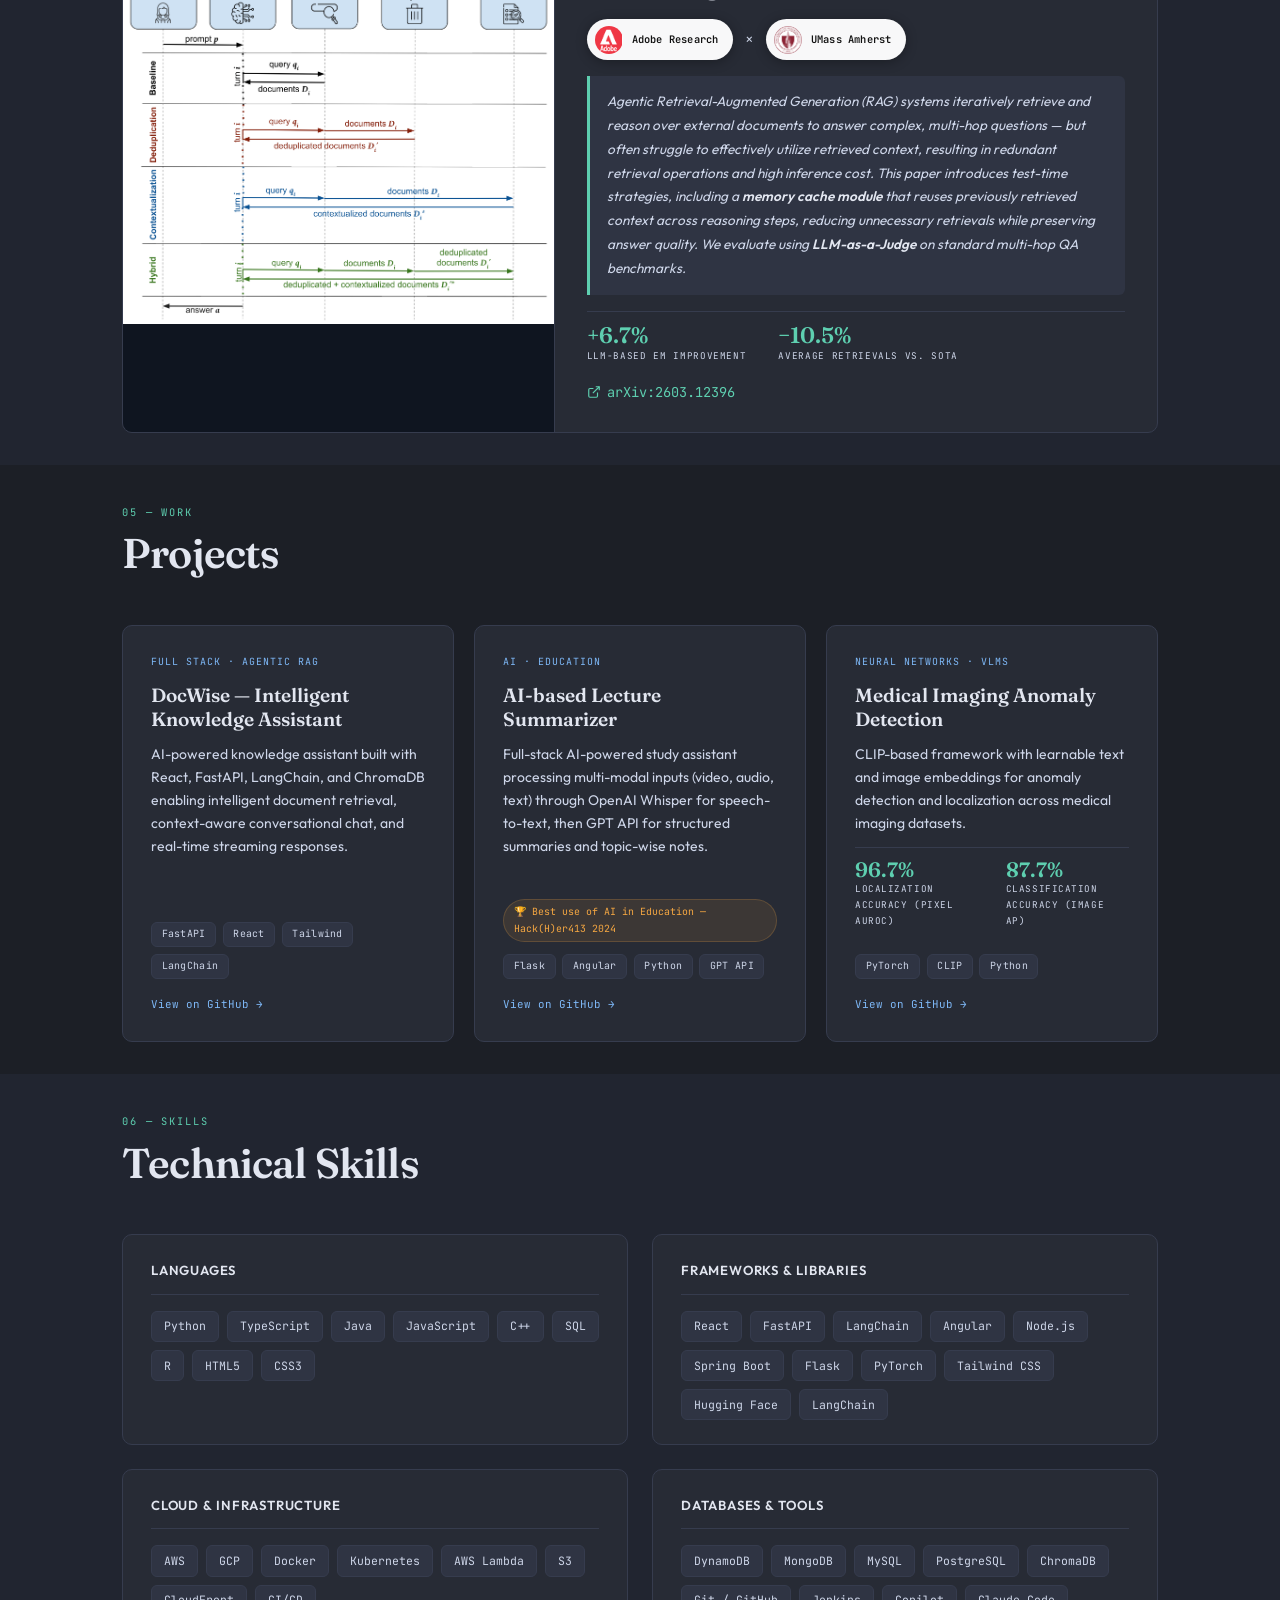
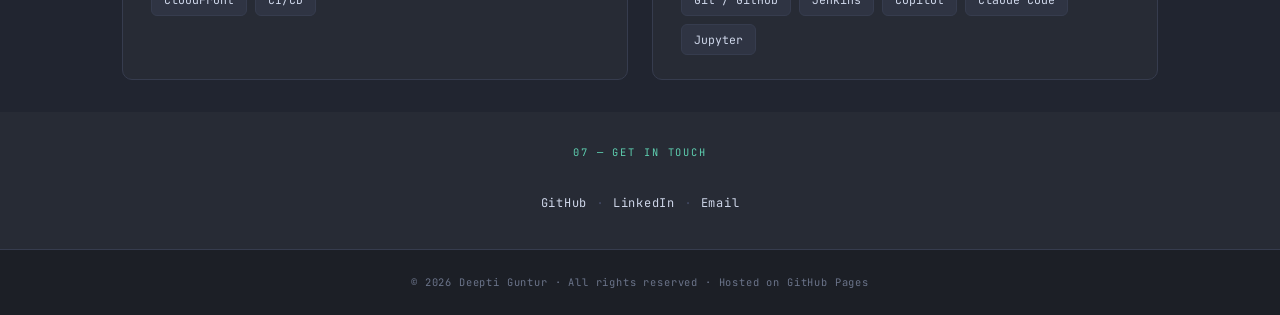
==== commit be0e9ae4: "Updates work experience" ====
--- a/index.html
+++ b/index.html
@@ -213,7 +213,7 @@
               <ul class="exp-bullets">
                 <li>Designed <strong>DocWise</strong>, a full-stack AI knowledge assistant (React, Tailwind, FastAPI)
                   with session-aware chat and real-time streaming.</li>
-                <li>Engineered async FastAPI backend with LangChain agentic RAG, ChromaDB vector search, and 4+ tool
+                <li>Engineered <strong>async FastAPI backend</strong> with LangChain agentic RAG, ChromaDB vector search, and 4+ tool
                   orchestration with Llama-70B.</li>
               </ul>
             </div>
@@ -231,7 +231,7 @@
                 <p class="exp-role">Graduate Student Researcher</p>
               </div>
               <div class="exp-right-meta">
-                <span class="exp-date">Jan – May 2025</span>
+                <span class="exp-date">Jan 2025 – May 2025</span>
                 <svg class="exp-chevron" viewBox="0 0 24 24" fill="none" stroke="currentColor" stroke-width="2"
                   width="16" height="16">
                   <polyline points="6 9 12 15 18 9" />
@@ -246,10 +246,10 @@
                 <span class="exp-chip">FAISS</span>
               </div>
               <ul class="exp-bullets">
-                <li>Built Agentic RAG framework with memory cache module to reduce redundant retrievals in multi-hop
+                <li>Built <strong>Agentic RAG</strong> framework with memory cache module to reduce redundant retrievals in multi-hop
                   reasoning.</li>
-                <li>Evaluated accuracy using LLM-as-a-Judge on standard multi-hop QA benchmarks.</li>
-                <li>~6.7% improvement in LLM-based EM; ~10.5% fewer average retrievals vs. SOTA baseline. <a
+                <li>Evaluated accuracy using <strong>LLM-as-a-Judge</strong> on standard multi-hop QA benchmarks.</li>
+                <li><strong>~6.7%</strong> improvement in LLM-based EM; <strong>~10.5%</strong> fewer average retrievals vs. SOTA baseline. <a
                     href="#publications">Published at ACL 2026 SRW.</a></li>
               </ul>
             </div>
@@ -292,16 +292,16 @@
               <ul class="exp-bullets">
                 <li>Led full-stack development of product catalog and admin dashboard platforms using <strong>React,
                     Angular, and Python</strong>, supporting users across <strong>50+ countries</strong>.</li>
-                <li>Designed a distributed backend on AWS Lambda with S3 event-driven triggers and DynamoDB for
+                <li>Designed a distributed backend on <strong>AWS Lambda</strong> with <strong>S3</strong> event-driven triggers and <strong>DynamoDB</strong> for
                   scalable, high-volume data processing.</li>
-                <li>Engineered Python REST APIs with secure access controls and async processing to efficiently handle
-                  2M+ daily requests with low latency.</li>
-                <li>Built responsive UIs with multi-language support and reduced page load times by 30% through
-                  CloudFront CDN for caching static assets.</li>
-                <li>Automated CI/CD pipelines via AWS CodePipeline to streamline build and testing, cutting deployment
-                  time by ~70%.</li>
-                <li>Optimized CMS (Contentstack) workflows by building an internal tool with Node.js to automate content
-                  upload and publishing, reducing manual updates from ~15 hrs/week to ~2 hrs and publishing time by 60%.
+                <li>Engineered <strong>Python REST APIs</strong> with secure access controls and async processing to efficiently handle
+                  <strong>2M+ daily requests</strong> with low latency.</li>
+                <li>Built responsive UIs with multi-language support and <strong>reduced page load times by 30%</strong> through
+                  <strong>CloudFront CDN</strong> for caching static assets.</li>
+                <li>Automated <strong>CI/CD</strong> pipelines via AWS CodePipeline to streamline build and testing, cutting deployment
+                  time by <strong>70%</strong>.</li>
+                <li>Optimized CMS (Contentstack) workflows by building an internal tool with <strong>Node.js</strong> to automate content
+                  upload and publishing, reducing manual updates from <strong>~15 hrs/week</strong> to <strong>~2 hrs</strong> and publishing time by <strong>60%</strong>.
               </ul>
             </div>
           </div>
@@ -337,13 +337,13 @@
                 <span class="exp-chip">Web Accessibility</span>
               </div>
               <ul class="exp-bullets">
-                <li>Delivered end-to-end development for an enterprise document discovery platform, improving
+                <li>Delivered end-to-end development for an <strong>enterprise document discovery platform</strong>, improving
                   cross-device usability and achieving WCAG AAA & Section 508 accessibility compliance.</li>
-                <li>Built accessible Angular (TypeScript) UI components supporting keyboard navigation & screen readers,
-                  reducing accessibility issues by 40%.</li>
-                <li>Developed REST APIs using Java with MySQL to support scalable document search and filtering across
-                  500K+ records.</li>
-                <li>Owned and implemented OAuth 2.0 and Role-Based Access Control (RBAC) to ensure secure authorization
+                <li>Built accessible <strong>Angular (TypeScript)</strong> UI components supporting keyboard navigation & screen readers,
+                  resulting in a <strong>40%</strong> reduction in accessibility issues.</li>
+                <li>Developed <strong>REST APIs using Java with MySQL</strong> to support scalable document search and filtering across
+                  <strong>500K+</strong> records.</li>
+                <li>Owned and implemented <strong>OAuth 2.0</strong> and Role-Based Access Control (RBAC) to ensure secure authorization
                   across 5+ user roles.</li>
                 <li>🏆 Received <strong>ER&amp;D Excellence Award FY 2022</strong> for driving exceptional code quality
                   through code reviews, cross-team collaboration, and consistent high-impact delivery.</li>
